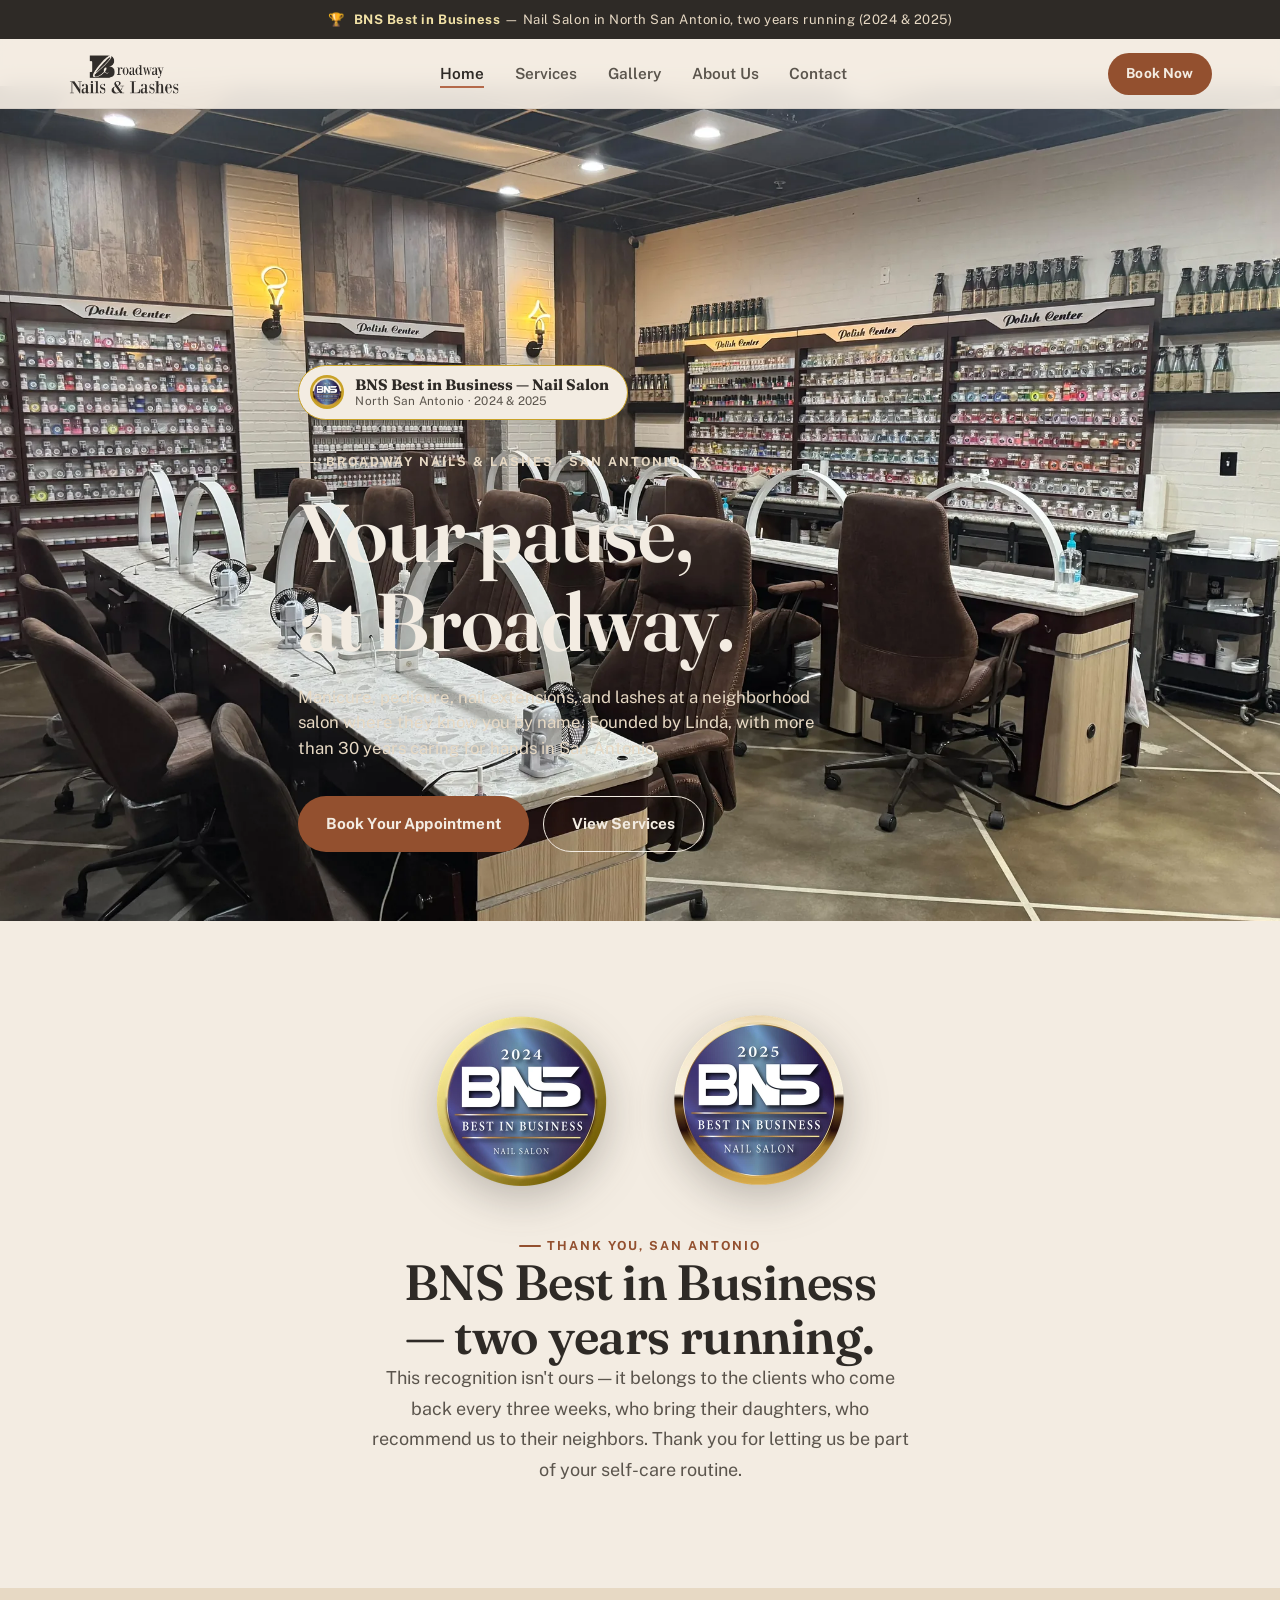
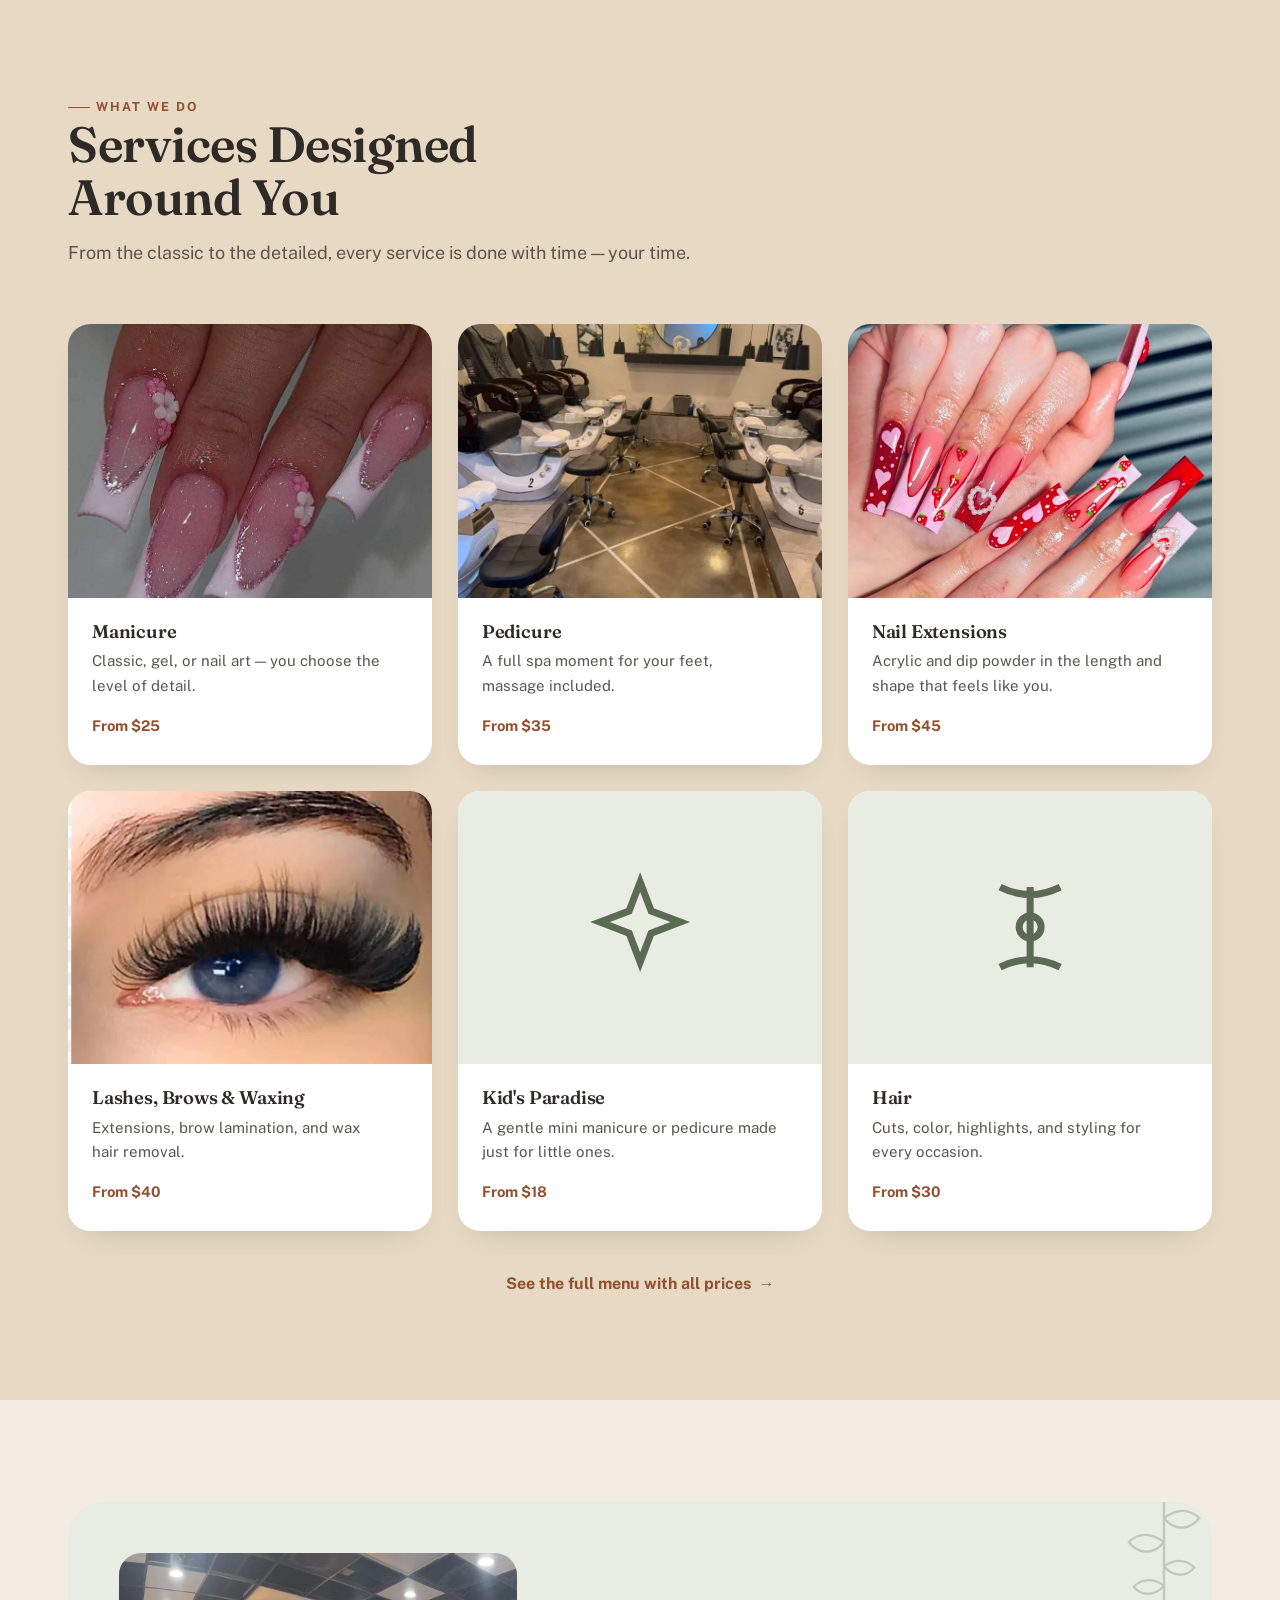
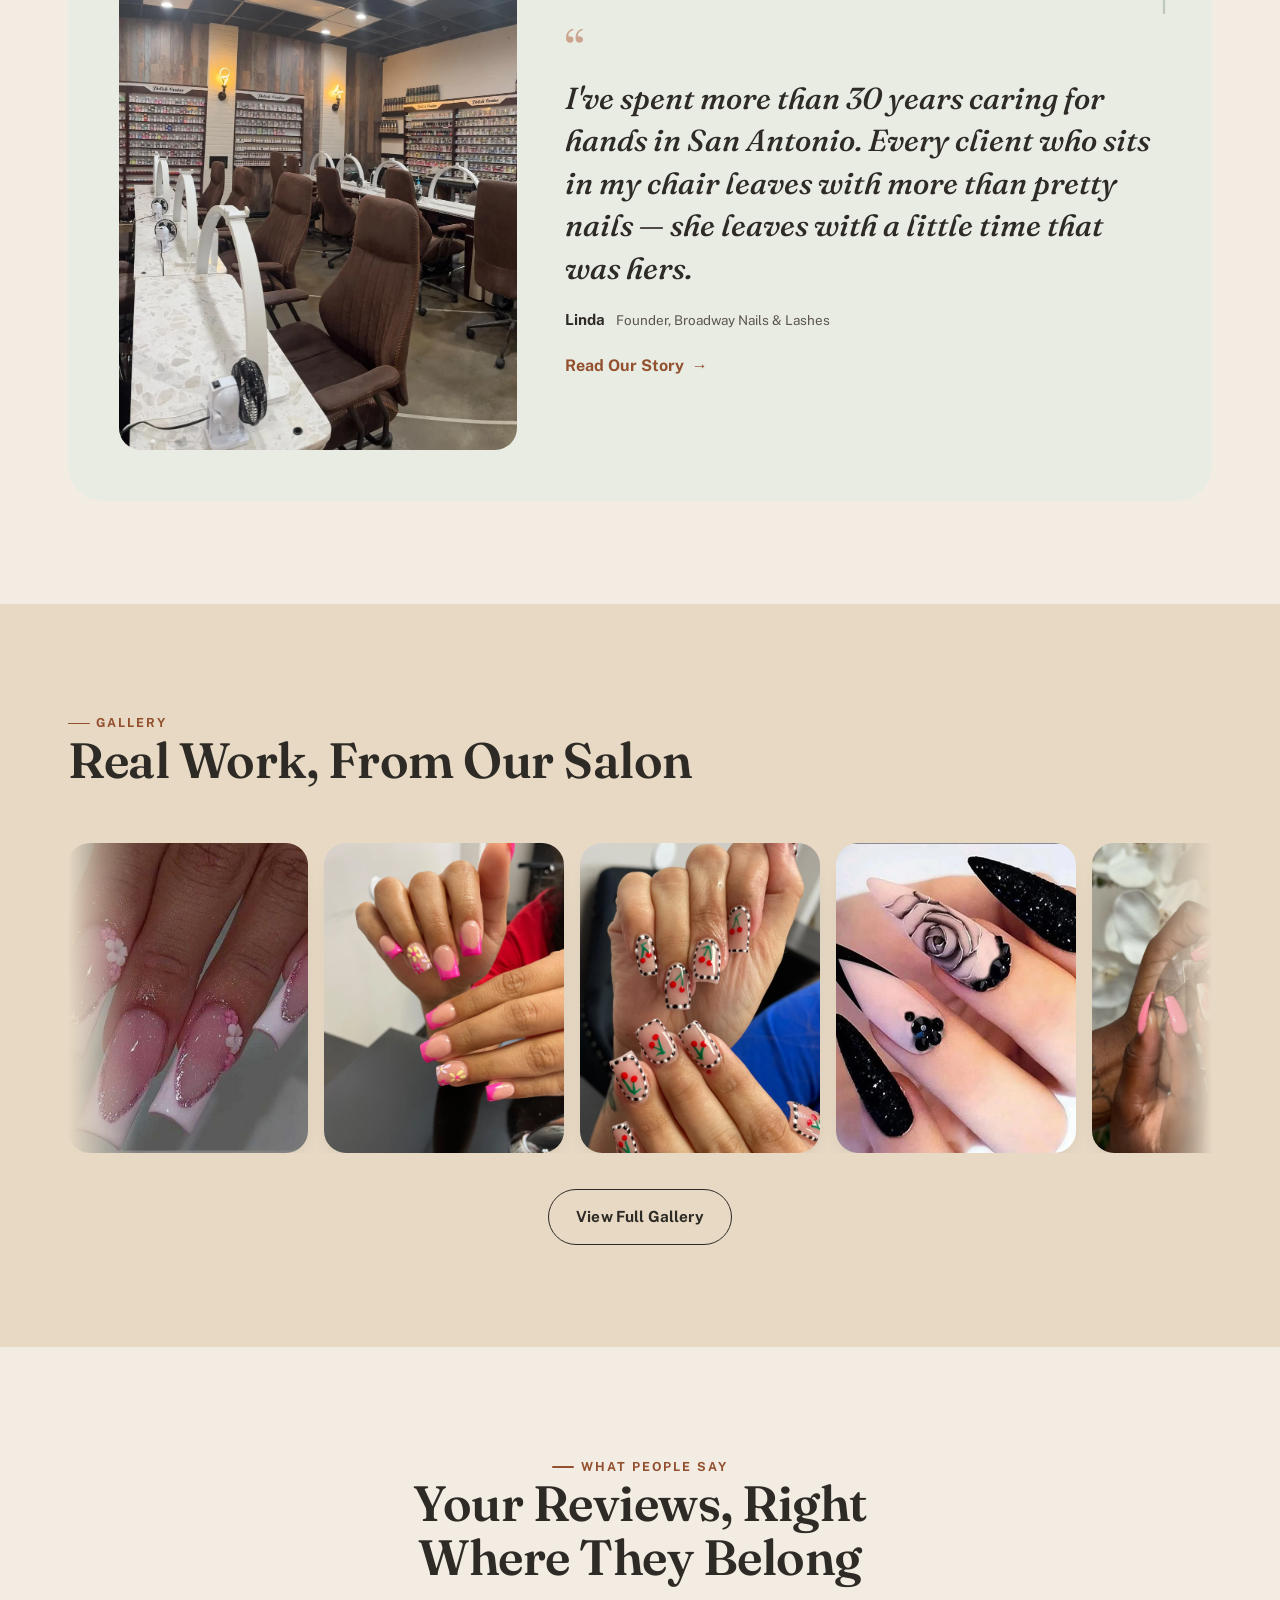
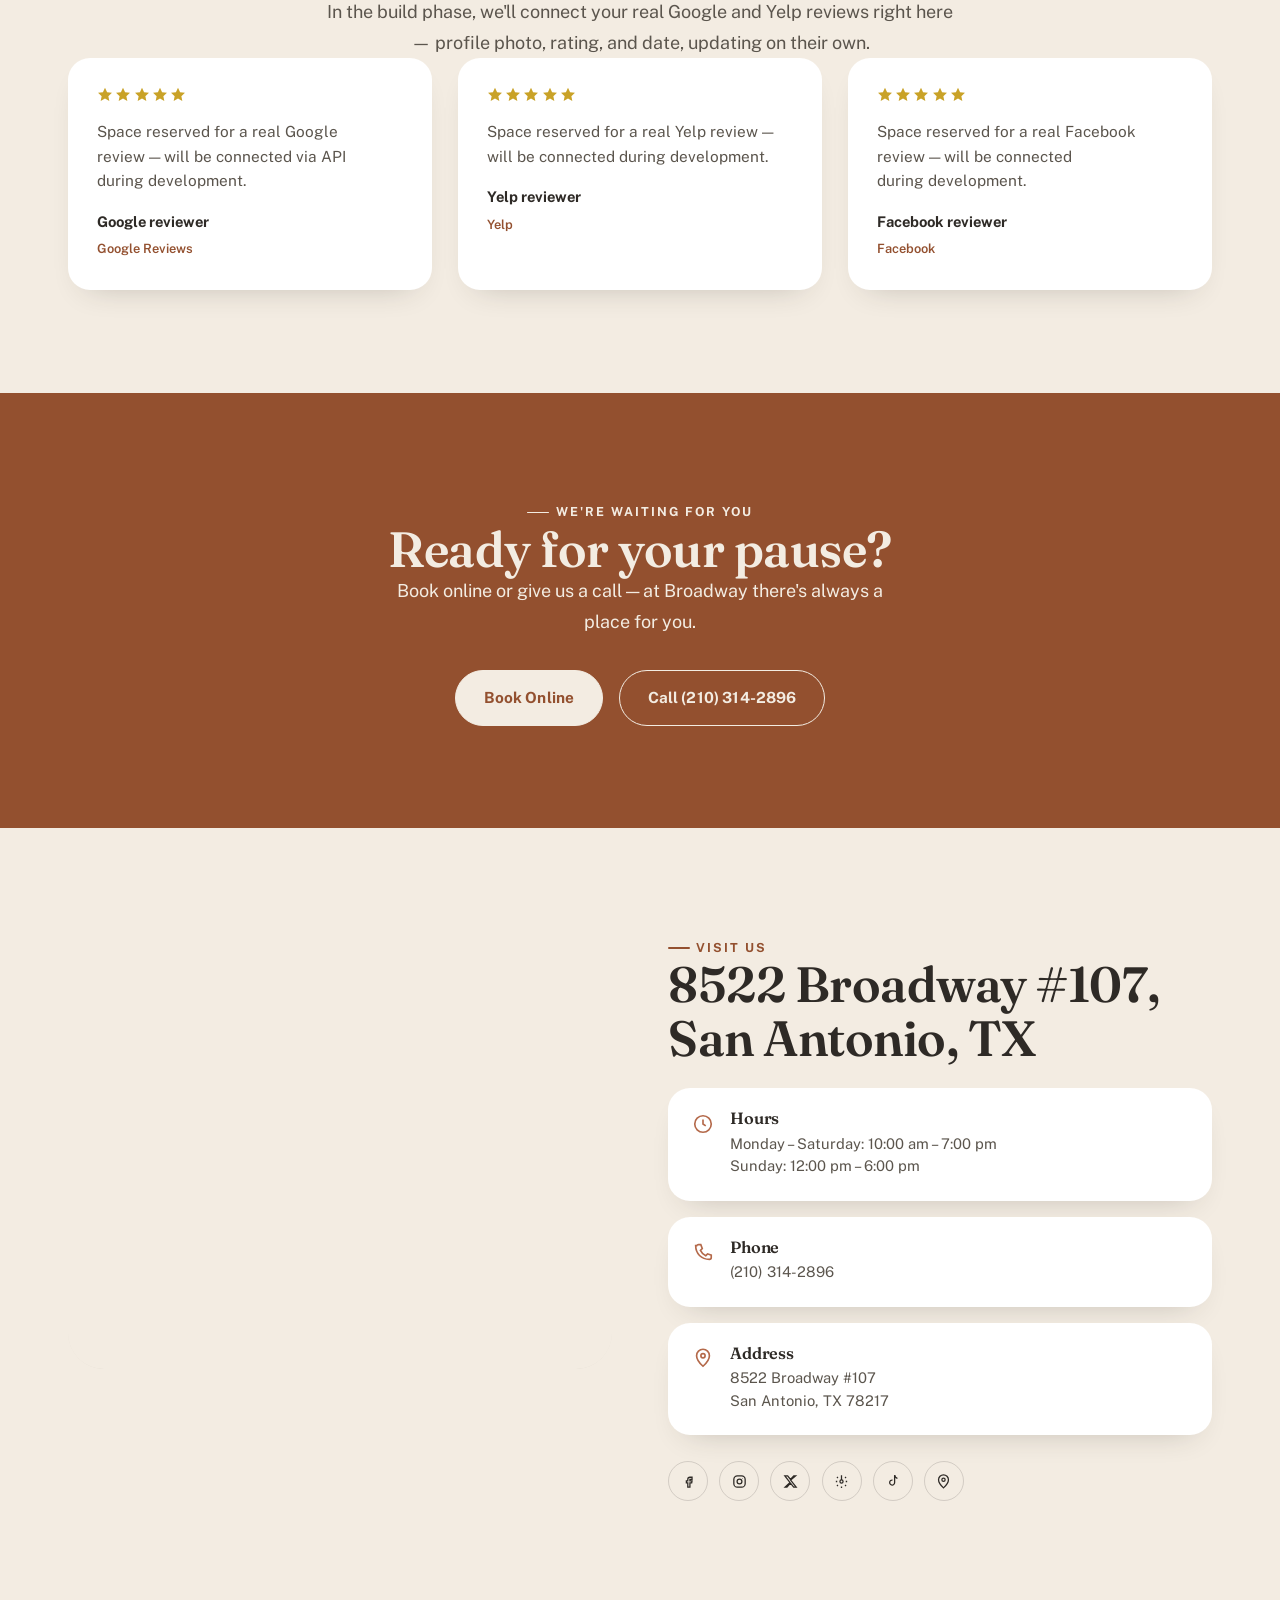
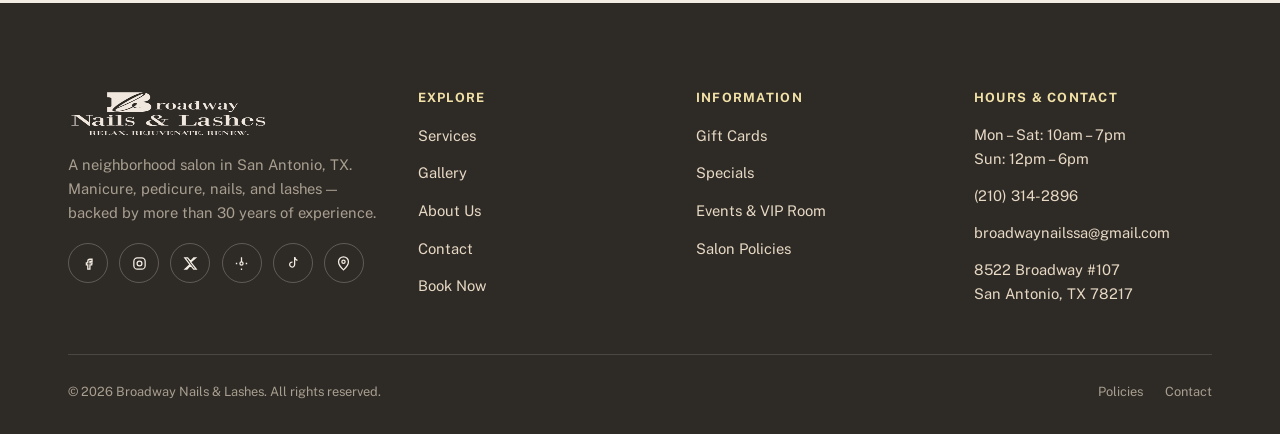
==== index.html @ 05202014 "Cambio de servicios y precios Cambio de servicios y precios" ====
<!doctype html>
<html lang="en">
<head>
<meta charset="UTF-8">
<meta name="viewport" content="width=device-width, initial-scale=1">
<title>Broadway Nails & Lashes — Nail Salon in San Antonio, TX</title>
<meta name="description" content="Manicure, pedicure, nail extensions, and lashes at a family-run neighborhood salon in San Antonio, TX. Founded by Linda, with more than 30 years of experience. BNS Best in Business 2024 & 2025.">
<link rel="icon" href="favicon.ico" sizes="any">
<link rel="apple-touch-icon" href="assets/img/apple-touch-icon.png">
<link rel="preconnect" href="https://fonts.googleapis.com">
<link rel="preconnect" href="https://fonts.gstatic.com" crossorigin>
<link rel="stylesheet" href="https://fonts.googleapis.com/css2?family=Fraunces:ital,wght@0,400;0,500;0,600;0,700;1,400;1,500;1,600&family=Public+Sans:wght@400;500;600;700&display=swap">
<link rel="preload" as="image" href="assets/img/hero-salon-wide.webp" fetchpriority="high">
<link rel="stylesheet" href="styles.css?v=20260828b">
<link rel="canonical" href="https://broadwaynailsandlashes.com/">
<meta name="keywords" content="nail salon San Antonio, manicure San Antonio TX, pedicure San Antonio, nail salon 78217, Broadway Nails and Lashes, best nail salon San Antonio, lash extensions San Antonio">
<meta name="robots" content="index, follow, max-image-preview:large">
<meta name="theme-color" content="#B4694A">
<meta name="author" content="Broadway Nails & Lashes">

<!-- Open Graph -->
<meta property="og:type" content="website">
<meta property="og:site_name" content="Broadway Nails &amp; Lashes">
<meta property="og:title" content="Broadway Nails & Lashes — Nail Salon in San Antonio, TX">
<meta property="og:description" content="Manicure, pedicure, nail extensions, and lashes at a family-run neighborhood salon in San Antonio, TX. Founded by Linda, with more than 30 years of experience. BNS Best in Business 2024 & 2025.">
<meta property="og:url" content="https://broadwaynailsandlashes.com/">
<meta property="og:image" content="https://broadwaynailsandlashes.com/assets/img/hero-salon-wide.webp">
<meta property="og:image:width" content="1200">
<meta property="og:image:alt" content="Broadway Nails &amp; Lashes — San Antonio, TX">
<meta property="og:locale" content="en_US">

<!-- Twitter Card -->
<meta name="twitter:card" content="summary_large_image">
<meta name="twitter:title" content="Broadway Nails & Lashes — Nail Salon in San Antonio, TX">
<meta name="twitter:description" content="Manicure, pedicure, nail extensions, and lashes at a family-run neighborhood salon in San Antonio, TX. Founded by Linda, with more than 30 years of experience. BNS Best in Business 2024 & 2025.">
<meta name="twitter:image" content="https://broadwaynailsandlashes.com/assets/img/hero-salon-wide.webp">
<meta name="twitter:site" content="@broadwaynailssa">

<!-- Google Search Console verification — replace with your real code from search.google.com/search-console -->
<!-- <meta name="google-site-verification" content="REPLACE_WITH_YOUR_GSC_CODE"> -->

<!-- Google Analytics (GA4) — replace G-XXXXXXXXXX with your real Measurement ID -->
<!--
<script async src="https://www.googletagmanager.com/gtag/js?id=G-XXXXXXXXXX"></script>
<script>
  window.dataLayer = window.dataLayer || [];
  function gtag(){dataLayer.push(arguments);}
  gtag('js', new Date());
  gtag('config', 'G-XXXXXXXXXX');
</script>
-->

<script type="application/ld+json">
{
  "@context": "https://schema.org",
  "@type": "NailSalon",
  "@id": "https://broadwaynailsandlashes.com/#business",
  "name": "Broadway Nails & Lashes",
  "alternateName": "Broadway Nails and Lashes",
  "description": "Family-run nail salon in San Antonio, TX offering manicure, pedicure, nail extensions, lash & brow services, waxing, and hair styling. Founded by Linda, with more than 30 years of experience. Winner of BNS Best in Business \u2014 Nail Salon, North San Antonio, 2024 & 2025.",
  "image": [
    "https://broadwaynailsandlashes.com/assets/img/hero-salon-wide.webp",
    "https://broadwaynailsandlashes.com/assets/img/interior-salon-warm.webp"
  ],
  "logo": "https://broadwaynailsandlashes.com/assets/img/logo-full.webp",
  "url": "https://broadwaynailsandlashes.com/",
  "telephone": "+1-210-314-2896",
  "email": "broadwaynailssa@gmail.com",
  "priceRange": "$$",
  "currenciesAccepted": "USD",
  "paymentAccepted": "Cash, Credit Card, Debit Card",
  "address": {
    "@type": "PostalAddress",
    "streetAddress": "8522 Broadway #107",
    "addressLocality": "San Antonio",
    "addressRegion": "TX",
    "postalCode": "78217",
    "addressCountry": "US"
  },
  "geo": {
    "@type": "GeoCoordinates",
    "latitude": 29.5178,
    "longitude": -98.4624
  },
  "hasMap": "https://www.google.com/maps/place/Broadway+Nails+%26+Lashes/@29.5178036,-98.4625501,15z/data=!4m6!3m5!1s0x865cf52f52014299:0xa1b88b4aef656ddc!8m2!3d29.5178036!4d-98.4625501!16s%2Fg%2F11f765j8qv?entry=ttu",
  "openingHoursSpecification": [
    {
      "@type": "OpeningHoursSpecification",
      "dayOfWeek": ["Monday", "Tuesday", "Wednesday", "Thursday", "Friday", "Saturday"],
      "opens": "10:00",
      "closes": "19:00"
    },
    {
      "@type": "OpeningHoursSpecification",
      "dayOfWeek": ["Sunday"],
      "opens": "12:00",
      "closes": "18:00"
    }
  ],
  "sameAs": [
    "https://www.facebook.com/BroadwayNailsAndLashes/",
    "https://www.instagram.com/broadwaynailsandlashes/",
    "https://x.com/broadwaynailssa",
    "https://www.yelp.com/biz/broadway-nails-and-lashes-san-antonio-2",
    "https://www.tiktok.com/@broadway.nailslash"
  ],
  "award": "BNS Best in Business \u2014 Nail Salon, North San Antonio, Texas (2024 & 2025)",
  "founder": {
    "@type": "Person",
    "name": "Linda"
  },
  "areaServed": {
    "@type": "City",
    "name": "San Antonio"
  },
  "hasOfferCatalog": {
    "@type": "OfferCatalog",
    "name": "Services",
    "itemListElement": [
      { "@type": "Offer", "itemOffered": { "@type": "Service", "name": "Manicure" }, "priceRange": "$18\u2013$70" },
      { "@type": "Offer", "itemOffered": { "@type": "Service", "name": "Pedicure" }, "priceRange": "$30\u2013$120" },
      { "@type": "Offer", "itemOffered": { "@type": "Service", "name": "Nail Extensions (Acrylic, Dip, GelX, Builder Gel)" }, "priceRange": "$48\u2013$85" },
      { "@type": "Offer", "itemOffered": { "@type": "Service", "name": "Eyelash Extensions" }, "priceRange": "$65\u2013$160" },
      { "@type": "Offer", "itemOffered": { "@type": "Service", "name": "Brows & Waxing" }, "priceRange": "$8\u2013$110" },
      { "@type": "Offer", "itemOffered": { "@type": "Service", "name": "Hair Styling" }, "priceRange": "$40+" }
    ]
  }
}
</script>
</head>
<body>
<a class="skip-link" href="#contenido">Skip to content</a>

<div class="award-strip">
  <div class="container">
    <span aria-hidden="true">🏆</span>
    <span><strong>BNS Best in Business</strong> — Nail Salon in North San Antonio, two years running (2024 &amp; 2025)</span>
  </div>
</div>

<header class="site-header">
  <div class="container header-inner">
    <a class="brand" href="index.html" aria-label="Broadway Nails & Lashes — home">
      <img src="assets/img/logo-header.webp" alt="Broadway Nails & Lashes" width="220" height="79">
    </a>
    <nav class="main-nav" aria-label="Main navigation">
      <ul>
        <li><a href="index.html" aria-current="page">Home</a></li>
        <li><a href="servicios.html">Services</a></li>
        <li><a href="galeria.html">Gallery</a></li>
        <li><a href="nosotros.html">About Us</a></li>
        <li><a href="contacto.html">Contact</a></li>
      </ul>
    </nav>
    <div class="header-cta">
      <a class="btn btn-primary btn-sm" href="https://www.fresha.com/a/broadway-nails-and-lashes-san-antonio-8522-broadway-qn6suuja/all-offer?menu=true&amp;pId=954452" target="_blank" rel="noopener">
        <span class="full">Book Now</span><span class="short">Book</span>
      </a>
      <button class="nav-toggle" aria-label="Open menu" aria-expanded="false">
        <svg viewBox="0 0 24 24" fill="none" stroke="currentColor" stroke-width="1.8"><path d="M3 6h18M3 12h18M3 18h18"/></svg>
      </button>
    </div>
  </div>
</header>

<div class="mobile-nav" id="mobile-nav">
  <nav aria-label="Mobile navigation">
    <ul>
      <li><a href="index.html">Home</a></li>
      <li><a href="servicios.html">Services</a></li>
      <li><a href="galeria.html">Gallery</a></li>
      <li><a href="nosotros.html">About Us</a></li>
      <li><a href="contacto.html">Contact</a></li>
    </ul>
    <div class="header-cta">
      <a class="btn btn-primary" href="https://www.fresha.com/a/broadway-nails-and-lashes-san-antonio-8522-broadway-qn6suuja/all-offer?menu=true&amp;pId=954452" target="_blank" rel="noopener">Book Now</a>
    </div>
  </nav>
</div>

<main id="contenido">

  <!-- HERO -->
  <section class="hero">
    <div class="hero__bg" data-hero-carousel>
      <img class="is-active" src="assets/img/hero-salon-wide.webp" alt="Interior of Broadway Nails &amp; Lashes, with manicure stations and a wall of nail polish" fetchpriority="high" loading="eager">
      <img src="assets/img/nail-station-hands.webp" alt="Manicure stations at Broadway Nails &amp; Lashes" loading="eager">
      <img src="assets/img/interior-salon-warm.webp" alt="Pedicure spa area at Broadway Nails &amp; Lashes" loading="lazy">
      <img src="assets/img/spa-station-panorama.webp" alt="Wide view of manicure stations at Broadway Nails &amp; Lashes" loading="lazy">
    </div>
    <div class="container hero__content">
      <div class="hero__badge">
        <div class="badge-award">
          <span class="badge-icon badge-icon--photo" aria-hidden="true">
            <img src="assets/img/badge-bns-2025.webp" alt="" loading="eager">
          </span>
          <span class="badge-award-text">
            <strong>BNS Best in Business — Nail Salon</strong>
            <span>North San Antonio · 2024 &amp; 2025</span>
          </span>
        </div>
      </div>
      <span class="eyebrow">Broadway Nails &amp; Lashes · San Antonio, TX</span>
      <h1 class="h1">Your pause, at Broadway.</h1>
      <p class="lede">Manicure, pedicure, nail extensions, and lashes at a neighborhood salon where they know you by name. Founded by Linda, with more than 30 years caring for hands in San Antonio.</p>
      <div class="hero__actions">
        <a class="btn btn-primary" href="https://www.fresha.com/a/broadway-nails-and-lashes-san-antonio-8522-broadway-qn6suuja/all-offer?menu=true&amp;pId=954452" target="_blank" rel="noopener">Book Your Appointment</a>
        <a class="btn btn-secondary btn-on-dark" href="servicios.html">View Services</a>
      </div>
    </div>
  </section>

  <!-- PREMIO -->
  <section class="section award-section">
    <div class="container section-head--center reveal">
      <div class="award-section__badge award-badges">
        <img src="assets/img/badge-bns-2024.webp" alt="2024 BNS Best in Business — Nail Salon, North San Antonio">
        <img src="assets/img/badge-bns-2025.webp" alt="2025 BNS Best in Business — Nail Salon, North San Antonio">
      </div>
      <span class="eyebrow" style="justify-content:center">Thank You, San Antonio</span>
      <h2 class="h2">BNS Best in Business — two years running.</h2>
      <p class="body-l">This recognition isn't ours — it belongs to the clients who come back every three weeks, who bring their daughters, who recommend us to their neighbors. Thank you for letting us be part of your self-care routine.</p>
    </div>
  </section>

  <!-- SERVICIOS DESTACADOS -->
  <section class="section section--alt">
    <div class="container">
      <div class="section-head reveal">
        <span class="eyebrow">What We Do</span>
        <h2 class="h2">Services Designed Around You</h2>
        <p class="body-l" style="margin-top:.8rem;">From the classic to the detailed, every service is done with time — your time.</p>
      </div>

      <div class="services-grid reveal-stagger">
        <article class="service-card">
          <div class="service-card__media">
            <img src="assets/img/nailart-pink-glitter-floral.webp" alt="Pink French manicure with glitter and 3D flowers" loading="lazy" decoding="async">
          </div>
          <div class="service-card__body">
            <h3 class="h3" style="font-size:1.15rem;">Manicure</h3>
            <p class="service-card__desc">Classic, gel, or nail art — you choose the level of detail.</p>
            <span class="service-card__price">From $25</span>
          </div>
        </article>

        <article class="service-card">
          <div class="service-card__media">
            <img src="assets/img/pedicure-area.webp" alt="Pedicure area with spa chairs at Broadway Nails &amp; Lashes" loading="lazy" decoding="async">
          </div>
          <div class="service-card__body">
            <h3 class="h3" style="font-size:1.15rem;">Pedicure</h3>
            <p class="service-card__desc">A full spa moment for your feet, massage included.</p>
            <span class="service-card__price">From $35</span>
          </div>
        </article>

        <article class="service-card">
          <div class="service-card__media">
            <img src="assets/img/nailart-red-heart-coffin.webp" alt="Long coffin acrylic nails with pink and red design" loading="lazy" decoding="async">
          </div>
          <div class="service-card__body">
            <h3 class="h3" style="font-size:1.15rem;">Nail Extensions</h3>
            <p class="service-card__desc">Acrylic and dip powder in the length and shape that feels like you.</p>
            <span class="service-card__price">From $45</span>
          </div>
        </article>

        <article class="service-card">
          <div class="service-card__media">
            <img src="assets/img/lash-closeup.webp" alt="Volume lash extensions, close-up" loading="lazy" decoding="async">
          </div>
          <div class="service-card__body">
            <h3 class="h3" style="font-size:1.15rem;">Lashes, Brows &amp; Waxing</h3>
            <p class="service-card__desc">Extensions, brow lamination, and wax hair removal.</p>
            <span class="service-card__price">From $40</span>
          </div>
        </article>

        <article class="service-card">
          <div class="service-card__media service-card__media--icon">
            <svg viewBox="0 0 24 24" fill="none" stroke="currentColor" stroke-width="1.4"><path d="M12 3l2.2 5.8L20 11l-5.8 2.2L12 19l-2.2-5.8L4 11l5.8-2.2L12 3z"/></svg>
          </div>
          <div class="service-card__body">
            <h3 class="h3" style="font-size:1.15rem;">Kid's Paradise</h3>
            <p class="service-card__desc">A gentle mini manicure or pedicure made just for little ones.</p>
            <span class="service-card__price">From $18</span>
          </div>
        </article>

        <article class="service-card">
          <div class="service-card__media service-card__media--icon">
            <svg viewBox="0 0 24 24" fill="none" stroke="currentColor" stroke-width="1.4"><path d="M6 4c4 2 8 2 12 0M6 20c4-2 8-2 12 0M12 4v16"/><circle cx="12" cy="12" r="2.2"/></svg>
          </div>
          <div class="service-card__body">
            <h3 class="h3" style="font-size:1.15rem;">Hair</h3>
            <p class="service-card__desc">Cuts, color, highlights, and styling for every occasion.</p>
            <span class="service-card__price">From $30</span>
          </div>
        </article>
      </div>

      <div style="margin-top:2.5rem; text-align:center;">
        <a class="btn-ghost" href="servicios.html">See the full menu with all prices</a>
      </div>
    </div>
  </section>

  <!-- HISTORIA DE LINDA (elemento firma) -->
  <section class="section">
    <div class="container">
      <div class="linda-quote reveal">
        <svg class="linda-quote__sprig" viewBox="0 0 100 100" fill="none" stroke="currentColor" stroke-width="1.4" aria-hidden="true">
          <path d="M50 90 C50 60 50 40 50 10"/>
          <path d="M50 30c8-6 16-6 22 0-6 8-16 8-22 0z"/>
          <path d="M50 45c-8-6-16-6-22 0 6 8 16 8 22 0z"/>
          <path d="M50 60c8-5 14-4 19 1-5 6-14 6-19-1z"/>
          <path d="M50 72c-8-5-14-4-19 1 5 6 14 6 19-1z"/>
        </svg>
        <div class="linda-quote__media">
          <img src="assets/img/nail-station-hands.webp" alt="Hands working at a manicure station at Broadway Nails &amp; Lashes" loading="lazy" decoding="async">
        </div>
        <div>
          <span class="linda-quote__mark" aria-hidden="true">&ldquo;</span>
          <p class="linda-quote__text">I've spent more than 30 years caring for hands in San Antonio. Every client who sits in my chair leaves with more than pretty nails — she leaves with a little time that was hers.</p>
          <div class="linda-quote__attr">
            <strong>Linda</strong>
            <span>Founder, Broadway Nails &amp; Lashes</span>
          </div>
          <div style="margin-top:1.3rem;">
            <a class="btn-ghost" href="nosotros.html">Read Our Story</a>
          </div>
        </div>
      </div>
    </div>
  </section>

  <!-- GALERÍA -->
  <section class="section section--alt">
    <div class="container">
      <div class="section-head reveal">
        <span class="eyebrow">Gallery</span>
        <h2 class="h2">Real Work, From Our Salon</h2>
      </div>
      <div class="marquee reveal">
        <div class="marquee__track">
          <a class="marquee__item" href="galeria.html"><img src="assets/img/nailart-pink-glitter-floral.webp" alt="Pink manicure with 3D flowers" loading="lazy"></a>
          <a class="marquee__item" href="galeria.html"><img src="assets/img/nailart-hotpink-daisy.webp" alt="Neon pink French tips with daisies" loading="lazy"></a>
          <a class="marquee__item" href="galeria.html"><img src="assets/img/nailart-cherry-dots.webp" alt="Cherry design with dots" loading="lazy"></a>
          <a class="marquee__item" href="galeria.html"><img src="assets/img/nailart-black-rose-stiletto.webp" alt="Black stiletto nails with hand-drawn rose" loading="lazy"></a>
          <a class="marquee__item" href="galeria.html"><img src="assets/img/nailart-white-orchid.webp" alt="White manicure with orchid" loading="lazy"></a>
          <a class="marquee__item" href="galeria.html"><img src="assets/img/pedicure-area-2.webp" alt="Spa pedicure area" loading="lazy"></a>
          <a class="marquee__item" href="galeria.html"><img src="assets/img/nailart-black-floral-almond.webp" alt="Almond nails with black floral design" loading="lazy"></a>
          <a class="marquee__item" href="galeria.html"><img src="assets/img/nailart-red-heart-coffin.webp" alt="Coffin nails with hearts and glitter" loading="lazy"></a>
          <!-- duplicado exacto para el loop continuo -->
          <a class="marquee__item" href="galeria.html" aria-hidden="true" tabindex="-1"><img src="assets/img/nailart-pink-glitter-floral.webp" alt="" loading="lazy"></a>
          <a class="marquee__item" href="galeria.html" aria-hidden="true" tabindex="-1"><img src="assets/img/nailart-hotpink-daisy.webp" alt="" loading="lazy"></a>
          <a class="marquee__item" href="galeria.html" aria-hidden="true" tabindex="-1"><img src="assets/img/nailart-cherry-dots.webp" alt="" loading="lazy"></a>
          <a class="marquee__item" href="galeria.html" aria-hidden="true" tabindex="-1"><img src="assets/img/nailart-black-rose-stiletto.webp" alt="" loading="lazy"></a>
          <a class="marquee__item" href="galeria.html" aria-hidden="true" tabindex="-1"><img src="assets/img/nailart-white-orchid.webp" alt="" loading="lazy"></a>
          <a class="marquee__item" href="galeria.html" aria-hidden="true" tabindex="-1"><img src="assets/img/pedicure-area-2.webp" alt="" loading="lazy"></a>
          <a class="marquee__item" href="galeria.html" aria-hidden="true" tabindex="-1"><img src="assets/img/nailart-black-floral-almond.webp" alt="" loading="lazy"></a>
          <a class="marquee__item" href="galeria.html" aria-hidden="true" tabindex="-1"><img src="assets/img/nailart-red-heart-coffin.webp" alt="" loading="lazy"></a>
        </div>
      </div>
      <div style="margin-top:2.2rem; text-align:center;">
        <a class="btn btn-secondary" href="galeria.html">View Full Gallery</a>
      </div>
    </div>
  </section>

  <!-- PRUEBA SOCIAL (placeholder consciente — sin inventar reseñas) -->
  <section class="section">
    <div class="container">
      <div class="section-head--center reveal">
        <span class="eyebrow" style="justify-content:center;">What People Say</span>
        <h2 class="h2">Your Reviews, Right Where They Belong</h2>
        <p class="body-l" style="margin-top:.8rem;">In the build phase, we'll connect your real Google and Yelp reviews right here — profile photo, rating, and date, updating on their own.</p>
      </div>
      <div class="services-grid reveal-stagger" style="grid-template-columns:repeat(auto-fit,minmax(240px,1fr));">
        <div class="review-card">
          <div class="review-card__stars" aria-hidden="true">
            <svg viewBox="0 0 20 20" fill="currentColor"><path d="M10 1l2.6 5.6 6.1.7-4.5 4.2 1.2 6-5.4-3-5.4 3 1.2-6L1.3 7.3l6.1-.7z"/></svg>
            <svg viewBox="0 0 20 20" fill="currentColor"><path d="M10 1l2.6 5.6 6.1.7-4.5 4.2 1.2 6-5.4-3-5.4 3 1.2-6L1.3 7.3l6.1-.7z"/></svg>
            <svg viewBox="0 0 20 20" fill="currentColor"><path d="M10 1l2.6 5.6 6.1.7-4.5 4.2 1.2 6-5.4-3-5.4 3 1.2-6L1.3 7.3l6.1-.7z"/></svg>
            <svg viewBox="0 0 20 20" fill="currentColor"><path d="M10 1l2.6 5.6 6.1.7-4.5 4.2 1.2 6-5.4-3-5.4 3 1.2-6L1.3 7.3l6.1-.7z"/></svg>
            <svg viewBox="0 0 20 20" fill="currentColor"><path d="M10 1l2.6 5.6 6.1.7-4.5 4.2 1.2 6-5.4-3-5.4 3 1.2-6L1.3 7.3l6.1-.7z"/></svg>
          </div>
          <p class="review-card__text">Space reserved for a real Google review — will be connected via API during development.</p>
          <div><span class="review-card__name">Google reviewer</span><br><span class="review-card__source">Google Reviews</span></div>
        </div>
        <div class="review-card">
          <div class="review-card__stars" aria-hidden="true">
            <svg viewBox="0 0 20 20" fill="currentColor"><path d="M10 1l2.6 5.6 6.1.7-4.5 4.2 1.2 6-5.4-3-5.4 3 1.2-6L1.3 7.3l6.1-.7z"/></svg>
            <svg viewBox="0 0 20 20" fill="currentColor"><path d="M10 1l2.6 5.6 6.1.7-4.5 4.2 1.2 6-5.4-3-5.4 3 1.2-6L1.3 7.3l6.1-.7z"/></svg>
            <svg viewBox="0 0 20 20" fill="currentColor"><path d="M10 1l2.6 5.6 6.1.7-4.5 4.2 1.2 6-5.4-3-5.4 3 1.2-6L1.3 7.3l6.1-.7z"/></svg>
            <svg viewBox="0 0 20 20" fill="currentColor"><path d="M10 1l2.6 5.6 6.1.7-4.5 4.2 1.2 6-5.4-3-5.4 3 1.2-6L1.3 7.3l6.1-.7z"/></svg>
            <svg viewBox="0 0 20 20" fill="currentColor"><path d="M10 1l2.6 5.6 6.1.7-4.5 4.2 1.2 6-5.4-3-5.4 3 1.2-6L1.3 7.3l6.1-.7z"/></svg>
          </div>
          <p class="review-card__text">Space reserved for a real Yelp review — will be connected during development.</p>
          <div><span class="review-card__name">Yelp reviewer</span><br><span class="review-card__source">Yelp</span></div>
        </div>
        <div class="review-card">
          <div class="review-card__stars" aria-hidden="true">
            <svg viewBox="0 0 20 20" fill="currentColor"><path d="M10 1l2.6 5.6 6.1.7-4.5 4.2 1.2 6-5.4-3-5.4 3 1.2-6L1.3 7.3l6.1-.7z"/></svg>
            <svg viewBox="0 0 20 20" fill="currentColor"><path d="M10 1l2.6 5.6 6.1.7-4.5 4.2 1.2 6-5.4-3-5.4 3 1.2-6L1.3 7.3l6.1-.7z"/></svg>
            <svg viewBox="0 0 20 20" fill="currentColor"><path d="M10 1l2.6 5.6 6.1.7-4.5 4.2 1.2 6-5.4-3-5.4 3 1.2-6L1.3 7.3l6.1-.7z"/></svg>
            <svg viewBox="0 0 20 20" fill="currentColor"><path d="M10 1l2.6 5.6 6.1.7-4.5 4.2 1.2 6-5.4-3-5.4 3 1.2-6L1.3 7.3l6.1-.7z"/></svg>
            <svg viewBox="0 0 20 20" fill="currentColor"><path d="M10 1l2.6 5.6 6.1.7-4.5 4.2 1.2 6-5.4-3-5.4 3 1.2-6L1.3 7.3l6.1-.7z"/></svg>
          </div>
          <p class="review-card__text">Space reserved for a real Facebook review — will be connected during development.</p>
          <div><span class="review-card__name">Facebook reviewer</span><br><span class="review-card__source">Facebook</span></div>
        </div>
      </div>
    </div>
  </section>

  <!-- CTA FINAL -->
  <section class="section section--terracota cta-final">
    <div class="container reveal">
      <span class="eyebrow" style="justify-content:center; color:var(--crema);">We're Waiting for You</span>
      <h2 class="h2">Ready for your pause?</h2>
      <p class="body-l" style="color:var(--crema); max-width:46ch; margin-inline:auto;">Book online or give us a call — at Broadway there's always a place for you.</p>
      <div class="cta-final__actions">
        <a class="btn btn-on-dark btn-secondary" href="https://www.fresha.com/a/broadway-nails-and-lashes-san-antonio-8522-broadway-qn6suuja/all-offer?menu=true&amp;pId=954452" target="_blank" rel="noopener" style="background:var(--crema); color:var(--terracota-dark); border-color:var(--crema);">Book Online</a>
        <a class="btn btn-secondary btn-on-dark" href="tel:+12103142896">Call (210) 314-2896</a>
      </div>
    </div>
  </section>

  <!-- MAPA + INFO -->
  <section class="section">
    <div class="container">
      <div class="split-block reveal">
        <div class="split-block__media">
          <div class="map-embed">
            <iframe src="https://www.google.com/maps?q=8522+Broadway+%23107,+San+Antonio,+TX+78217&output=embed" title="Map showing the location of Broadway Nails &amp; Lashes" loading="lazy" referrerpolicy="no-referrer-when-downgrade"></iframe>
          </div>
        </div>
        <div>
          <span class="eyebrow">Visit Us</span>
          <h2 class="h2" style="margin-bottom:1.4rem;">8522 Broadway #107, San Antonio, TX</h2>
          <div style="display:flex; flex-direction:column; gap:1rem;">
            <div class="info-card">
              <svg viewBox="0 0 24 24" fill="none" stroke="currentColor" stroke-width="1.8"><circle cx="12" cy="12" r="9"/><path d="M12 7v5l3 2"/></svg>
              <div>
                <h3>Hours</h3>
                <p>Monday – Saturday: 10:00 am – 7:00 pm<br>Sunday: 12:00 pm – 6:00 pm</p>
              </div>
            </div>
            <div class="info-card">
              <svg viewBox="0 0 24 24" fill="none" stroke="currentColor" stroke-width="1.8"><path d="M4 5c0 8.8 6.2 15 15 15 1.1 0 2-.9 2-2v-2.6l-4-1.4-2 2c-2.6-1.2-4.6-3.2-5.8-5.8l2-2L9.6 4H7C5.9 4 5 4.9 5 5c0 0-1 0-1 0z"/></svg>
              <div>
                <h3>Phone</h3>
                <p><a href="tel:+12103142896">(210) 314-2896</a></p>
              </div>
            </div>
            <div class="info-card">
              <svg viewBox="0 0 24 24" fill="none" stroke="currentColor" stroke-width="1.8"><path d="M12 21s7-6.3 7-11.5A7 7 0 105 9.5C5 14.7 12 21 12 21z"/><circle cx="12" cy="9.5" r="2.3"/></svg>
              <div>
                <h3>Address</h3>
                <p>8522 Broadway #107<br>San Antonio, TX 78217</p>
              </div>
            </div>
          </div>
          <div class="social-row" style="margin-top:1.6rem;">
            <a href="https://www.facebook.com/BroadwayNailsAndLashes/" target="_blank" rel="noopener" aria-label="Facebook"><svg viewBox="0 0 24 24" fill="none" stroke="currentColor" stroke-width="1.8"><path d="M14 9h3V6h-3c-1.7 0-3 1.3-3 3v2H9v3h2v6h3v-6h2.5l.5-3H14V9z"/></svg></a>
            <a href="https://www.instagram.com/broadwaynailsandlashes/" target="_blank" rel="noopener" aria-label="Instagram"><svg viewBox="0 0 24 24" fill="none" stroke="currentColor" stroke-width="1.8"><rect x="4" y="4" width="16" height="16" rx="5"/><circle cx="12" cy="12" r="3.4"/><circle cx="16.4" cy="7.6" r="0.6" fill="currentColor" stroke="none"/></svg></a>
            <a href="https://x.com/broadwaynailssa" target="_blank" rel="noopener" aria-label="Twitter / X"><svg viewBox="0 0 24 24" fill="none" stroke="currentColor" stroke-width="1.8"><path d="M4 4l7.4 9.5L4.4 20H7l5-5.6L16.5 20H20l-7.8-10L19.2 4H16.6l-4.6 5.1L8 4H4z"/></svg></a>
            <a href="https://www.yelp.com/biz/broadway-nails-and-lashes-san-antonio-2" target="_blank" rel="noopener" aria-label="Yelp"><svg viewBox="0 0 24 24" fill="none" stroke="currentColor" stroke-width="1.8"><path d="M12 3v7M12 21v-2M6 12H4M20 12h-2M7 7l-1.4-1.4M18.4 18.4L17 17M17 7l1.4-1.4M5.6 18.4L7 17"/><circle cx="12" cy="12" r="2.2"/></svg></a>
            <a href="https://www.tiktok.com/@broadway.nailslash" target="_blank" rel="noopener" aria-label="TikTok"><svg viewBox="0 0 24 24" fill="none" stroke="currentColor" stroke-width="1.8"><path d="M15 3v10.5a3.5 3.5 0 11-3-3.46"/><path d="M15 3c.3 2.4 2 4.2 4 4.5"/></svg></a>
            <a href="https://www.google.com/maps/place/Broadway+Nails+%26+Lashes/@29.5178036,-98.4625501,15z/data=!4m6!3m5!1s0x865cf52f52014299:0xa1b88b4aef656ddc!8m2!3d29.5178036!4d-98.4625501!16s%2Fg%2F11f765j8qv?entry=ttu" target="_blank" rel="noopener" aria-label="Google Maps"><svg viewBox="0 0 24 24" fill="none" stroke="currentColor" stroke-width="1.8"><path d="M12 21s7-6.3 7-11.5A7 7 0 105 9.5C5 14.7 12 21 12 21z"/><circle cx="12" cy="9.5" r="2.3"/></svg></a>
          </div>
        </div>
      </div>
    </div>
  </section>

</main>

<footer class="site-footer">
  <div class="container">
    <div class="footer-top">
      <div class="footer-brand">
        <img src="assets/img/logo-full-cream.webp" alt="Broadway Nails & Lashes" width="200" height="93">
        <p>A neighborhood salon in San Antonio, TX. Manicure, pedicure, nails, and lashes — backed by more than 30 years of experience.</p>
        <div class="social-row social-row--dark" style="margin-top:1.2rem;">
          <a href="https://www.facebook.com/BroadwayNailsAndLashes/" target="_blank" rel="noopener" aria-label="Facebook"><svg viewBox="0 0 24 24" fill="none" stroke="currentColor" stroke-width="1.8"><path d="M14 9h3V6h-3c-1.7 0-3 1.3-3 3v2H9v3h2v6h3v-6h2.5l.5-3H14V9z"/></svg></a>
          <a href="https://www.instagram.com/broadwaynailsandlashes/" target="_blank" rel="noopener" aria-label="Instagram"><svg viewBox="0 0 24 24" fill="none" stroke="currentColor" stroke-width="1.8"><rect x="4" y="4" width="16" height="16" rx="5"/><circle cx="12" cy="12" r="3.4"/></svg></a>
          <a href="https://x.com/broadwaynailssa" target="_blank" rel="noopener" aria-label="Twitter / X"><svg viewBox="0 0 24 24" fill="none" stroke="currentColor" stroke-width="1.8"><path d="M4 4l7.4 9.5L4.4 20H7l5-5.6L16.5 20H20l-7.8-10L19.2 4H16.6l-4.6 5.1L8 4H4z"/></svg></a>
          <a href="https://www.yelp.com/biz/broadway-nails-and-lashes-san-antonio-2" target="_blank" rel="noopener" aria-label="Yelp"><svg viewBox="0 0 24 24" fill="none" stroke="currentColor" stroke-width="1.8"><circle cx="12" cy="12" r="2.2"/><path d="M12 3v7M12 21v-2M6 12H4M20 12h-2"/></svg></a>
          <a href="https://www.tiktok.com/@broadway.nailslash" target="_blank" rel="noopener" aria-label="TikTok"><svg viewBox="0 0 24 24" fill="none" stroke="currentColor" stroke-width="1.8"><path d="M15 3v10.5a3.5 3.5 0 11-3-3.46"/><path d="M15 3c.3 2.4 2 4.2 4 4.5"/></svg></a>
          <a href="https://www.google.com/maps/place/Broadway+Nails+%26+Lashes/@29.5178036,-98.4625501,15z/data=!4m6!3m5!1s0x865cf52f52014299:0xa1b88b4aef656ddc!8m2!3d29.5178036!4d-98.4625501!16s%2Fg%2F11f765j8qv?entry=ttu" target="_blank" rel="noopener" aria-label="Google Maps"><svg viewBox="0 0 24 24" fill="none" stroke="currentColor" stroke-width="1.8"><path d="M12 21s7-6.3 7-11.5A7 7 0 105 9.5C5 14.7 12 21 12 21z"/><circle cx="12" cy="9.5" r="2.3"/></svg></a>
        </div>
      </div>
      <div class="footer-col">
        <h4>Explore</h4>
        <ul>
          <li><a href="servicios.html">Services</a></li>
          <li><a href="galeria.html">Gallery</a></li>
          <li><a href="nosotros.html">About Us</a></li>
          <li><a href="contacto.html">Contact</a></li>
          <li><a href="https://www.fresha.com/a/broadway-nails-and-lashes-san-antonio-8522-broadway-qn6suuja/all-offer?menu=true&amp;pId=954452" target="_blank" rel="noopener">Book Now</a></li>
        </ul>
      </div>
      <div class="footer-col">
        <h4>Information</h4>
        <ul>
          <li><a href="gift-card.html">Gift Cards</a></li>
          <li><a href="specials.html">Specials</a></li>
          <li><a href="events.html">Events &amp; VIP Room</a></li>
          <li><a href="policies.html">Salon Policies</a></li>
        </ul>
      </div>
      <div class="footer-col">
        <h4>Hours &amp; Contact</h4>
        <ul>
          <li><p>Mon – Sat: 10am – 7pm<br>Sun: 12pm – 6pm</p></li>
          <li><a href="tel:+12103142896">(210) 314-2896</a></li>
          <li><a href="mailto:broadwaynailssa@gmail.com">broadwaynailssa@gmail.com</a></li>
          <li><p>8522 Broadway #107<br>San Antonio, TX 78217</p></li>
        </ul>
      </div>
    </div>
    <div class="footer-bottom">
      <p>© 2026 Broadway Nails &amp; Lashes. All rights reserved.</p>
      <div class="footer-bottom-links">
        <a href="policies.html">Policies</a>
        <a href="contacto.html">Contact</a>
      </div>
    </div>
  </div>
</footer>

<script defer src="lib/manifest.js"></script>
<script defer src="main.js?v=20260828b"></script>
</body>
</html>
---- styles.css ----
/* =============================================================
   BROADWAY NAILS & LASHES — Sistema de diseño
   Concepto: "tu pausa, en Broadway" — barrio, cálido, familiar.
   Paleta: Terracota / Crema / Salvia / Carbón / Oro (exclusivo premio)
   ============================================================= */

/* =============================================================
   1. Tokens
   ============================================================= */
:root {
  /* --- Color de marca (del brief, no negociable) --- */
  --terracota:       #B4694A;
  --terracota-dark:  #93502F;
  --terracota-deep:  #7C4225; /* fondos sólidos con texto crema — cumple WCAG AA 4.5:1 */
  --terracota-light: #E3B49F;
  --terracota-wash:  #F5E4DA;

  --crema:      #F3ECE2;
  --crema-dark: #E7D9C4;
  --crema-deep: #DCCBAF;

  --salvia:       #7A8B6F;
  --salvia-dark:  #5B6A52;
  --salvia-light: #CBD5C0;
  --salvia-wash:  #E8ECE2;

  --carbon:      #2E2A26;
  --carbon-soft: #5B554D;
  --carbon-faint:#A89F90; /* ajustado para 4.5:1 sobre --carbon (WCAG AA) */

  --oro:       #C9A227;  /* EXCLUSIVO: badge premio 2024/2025 */
  --oro-light: #F1E1A6;
  --oro-deep:  #8C6E16;

  --white: #FFFFFF;

  /* --- Semántica --- */
  --bg:          var(--crema);
  --bg-alt:      var(--crema-dark);
  --text:        var(--carbon);
  --text-soft:   var(--carbon-soft);
  --accent:      var(--terracota);
  --accent-2:    var(--salvia);

  /* --- Tipografía --- */
  --display: "Fraunces", "Iowan Old Style", Georgia, serif;
  --sans: "Public Sans", -apple-system, BlinkMacSystemFont, "Segoe UI", sans-serif;

  /* --- Forma --- */
  --radius-s: 12px;
  --radius-m: 22px;
  --radius-l: 36px;
  --radius-pill: 999px;

  /* --- Sombra --- */
  --shadow-soft: 0 24px 60px -34px rgba(46, 42, 38, .38);
  --shadow-card: 0 14px 32px -20px rgba(46, 42, 38, .30);
  --shadow-lift: 0 30px 70px -28px rgba(147, 80, 47, .35);

  /* --- Ritmo --- */
  --gutter: clamp(1.25rem, 4vw, 3rem);
  --section-pad: clamp(3.5rem, 8vw, 7.5rem);
  --container: 1240px;
  --container-narrow: 800px;

  /* --- Movimiento --- */
  --ease-out:  cubic-bezier(0.16, 1, 0.3, 1);
  --ease-soft: cubic-bezier(0.25, 0.46, 0.45, 0.94);
  --dur: .5s;
}

/* =============================================================
   2. Reset & base
   ============================================================= */
*, *::before, *::after { box-sizing: border-box; margin: 0; }
html {
  -webkit-text-size-adjust: 100%;
  tab-size: 2;
  overflow-x: clip;
  scroll-behavior: smooth;
  scroll-padding-top: 96px;
}
@media (prefers-reduced-motion: reduce) { html { scroll-behavior: auto; } }

body {
  background: var(--bg);
  color: var(--text);
  font-family: var(--sans);
  font-size: 16px;
  line-height: 1.65;
  -webkit-font-smoothing: antialiased;
  text-rendering: optimizeLegibility;
  overflow-x: clip;
  overscroll-behavior-y: none;
}

img, svg, video { display: block; max-width: 100%; }
img { height: auto; }
button { font: inherit; color: inherit; cursor: pointer; border: 0; background: none; }
a { color: inherit; text-decoration: none; }
ul, ol { list-style: none; padding: 0; }
p { text-wrap: pretty; }
h1, h2, h3, h4 { text-wrap: balance; line-height: 1.08; font-family: var(--display); font-weight: 600; color: var(--carbon); letter-spacing: -0.01em; }
input, textarea, select { font: inherit; color: inherit; }

::selection { background: var(--terracota-light); color: var(--carbon); }

:focus-visible {
  outline: 2px solid var(--terracota);
  outline-offset: 3px;
  border-radius: 4px;
}

/* =============================================================
   3. Utilidades
   ============================================================= */
.skip-link {
  position: fixed; top: -100px; left: 1rem;
  padding: .7rem 1.2rem; background: var(--carbon); color: var(--crema);
  z-index: 9999; border-radius: var(--radius-s); font-weight: 600;
  transition: top .3s var(--ease-out);
}
.skip-link:focus { top: 1rem; }

.container { width: 100%; max-width: var(--container); margin-inline: auto; padding-inline: var(--gutter); }
.container-narrow { width: 100%; max-width: var(--container-narrow); margin-inline: auto; padding-inline: var(--gutter); }

.sr-only {
  position: absolute; width: 1px; height: 1px; padding: 0; margin: -1px;
  overflow: hidden; clip: rect(0,0,0,0); white-space: nowrap; border: 0;
}

.eyebrow {
  display: inline-flex; align-items: center; gap: .5em;
  font-family: var(--sans); font-weight: 700; font-size: .78rem;
  letter-spacing: .16em; text-transform: uppercase; color: var(--terracota-dark);
}
.eyebrow::before {
  content: ""; width: 22px; height: 1.5px; background: currentColor; border-radius: 2px;
}

.section { padding-block: var(--section-pad); position: relative; }
.section--alt { background: var(--crema-dark); }
.section--carbon { background: var(--carbon); color: var(--crema); }
.section--carbon h1, .section--carbon h2, .section--carbon h3 { color: var(--crema); }
.section--terracota { background: var(--terracota-dark); color: var(--crema); }
.section--terracota h1, .section--terracota h2, .section--terracota h3 { color: var(--crema); }

.section-head { max-width: 640px; margin-bottom: clamp(2rem, 5vw, 3.5rem); }
.section-head--center { max-width: 640px; margin-inline: auto; text-align: center; }

/* =============================================================
   4. Tipografía
   ============================================================= */
.h1 { font-size: clamp(2.6rem, 5.4vw, 4.6rem); }
.h2 { font-size: clamp(2rem, 4vw, 3.1rem); }
.h3 { font-size: clamp(1.4rem, 2.4vw, 1.9rem); }
.lede {
  font-family: var(--display); font-weight: 400; font-style: italic;
  font-size: clamp(1.15rem, 2vw, 1.5rem); color: var(--text-soft); line-height: 1.5;
}
.body-l { font-size: 1.125rem; line-height: 1.7; color: var(--text-soft); }

/* =============================================================
   5. Componentes
   ============================================================= */

/* --- Botones --- */
.btn {
  display: inline-flex; align-items: center; justify-content: center; gap: .55em;
  padding: .95em 1.8em; border-radius: var(--radius-pill);
  font-weight: 700; font-size: .96rem; letter-spacing: .01em;
  transition: transform .35s var(--ease-out), box-shadow .35s var(--ease-out), background-color .35s var(--ease-out), color .35s var(--ease-out);
  white-space: nowrap;
}
.btn-primary {
  background: var(--terracota-dark); color: var(--crema);
  box-shadow: var(--shadow-lift);
}
.btn-primary:hover { background: var(--terracota-deep); transform: translateY(-2px); }
.btn-secondary {
  background: transparent; color: var(--carbon);
  border: 1.5px solid var(--carbon);
}
.btn-secondary:hover { background: var(--carbon); color: var(--crema); transform: translateY(-2px); }
.btn-on-dark { border-color: var(--crema); color: var(--crema); }
.btn-on-dark:hover { background: var(--crema); color: var(--carbon); }
.btn-ghost { color: var(--terracota-dark); font-weight: 700; }
.btn-ghost::after { content: "→"; margin-left: .5em; display: inline-block; transition: transform .35s var(--ease-out); }
.btn-ghost:hover::after { transform: translateX(4px); }
.btn-sm { padding: .7em 1.3em; font-size: .86rem; }

/* --- Header / Nav --- */
.site-header {
  position: sticky; top: 0; z-index: 100;
  background: rgba(243, 236, 226, .92);
  backdrop-filter: blur(10px) saturate(140%);
  -webkit-backdrop-filter: blur(10px) saturate(140%);
  border-bottom: 1px solid rgba(46,42,38,.08);
  transition: box-shadow .4s var(--ease-out);
}
.site-header.is-scrolled { box-shadow: 0 10px 30px -22px rgba(46,42,38,.4); }
.header-inner {
  display: flex; align-items: center; justify-content: space-between;
  gap: 1.5rem; padding-block: .85rem;
}
.brand { display: flex; align-items: center; }
.brand img { height: 40px; width: auto; }
.brand-tagline { display: none; }

.main-nav { display: none; }
.main-nav ul { display: flex; align-items: center; gap: clamp(1.2rem, 2.4vw, 2.2rem); }
.main-nav a {
  font-weight: 600; font-size: .96rem; color: var(--carbon-soft);
  position: relative; padding-block: .3rem;
  transition: color .3s var(--ease-out);
}
.main-nav a::after {
  content: ""; position: absolute; left: 0; right: 0; bottom: -2px; height: 2px;
  background: var(--terracota); transform: scaleX(0); transform-origin: right;
  transition: transform .35s var(--ease-out);
}
.main-nav a:hover, .main-nav a[aria-current="page"] { color: var(--carbon); }
.main-nav a:hover::after, .main-nav a[aria-current="page"]::after { transform: scaleX(1); transform-origin: left; }

.header-cta { display: flex; align-items: center; gap: .6rem; }
.header-cta .btn { padding-inline: 1.35em; }
.header-cta .btn span.full { display: none; }

.nav-toggle {
  display: inline-flex; align-items: center; justify-content: center;
  width: 42px; height: 42px; border-radius: var(--radius-pill);
  border: 1.5px solid rgba(46,42,38,.18);
}
.nav-toggle svg { width: 20px; height: 20px; }

.mobile-nav {
  display: none; position: fixed; inset: 0; z-index: 99;
  background: var(--crema); padding: 6.5rem 1.5rem 2rem;
  overflow-y: auto;
}
.mobile-nav.is-open { display: block; }
.mobile-nav ul { display: flex; flex-direction: column; gap: 0; }
.mobile-nav a {
  display: block; padding: 1.1rem 0; font-family: var(--display); font-size: 1.6rem;
  font-weight: 600; border-bottom: 1px solid rgba(46,42,38,.1);
}
.mobile-nav .header-cta { margin-top: 2rem; }
.mobile-nav .header-cta .btn { width: 100%; }

/* --- Badge de premio (Oro exclusivo) --- */
.award-strip {
  background: var(--carbon); color: var(--crema-dark);
  font-size: .82rem; letter-spacing: .04em;
}
.award-strip .container { display: flex; align-items: center; justify-content: center; gap: .6rem; padding-block: .55rem; text-align: center; }
.award-strip strong { color: var(--oro-light); font-weight: 700; }

.badge-award {
  display: inline-flex; align-items: center; gap: .7rem;
  padding: .6rem 1.1rem .6rem .7rem;
  background: var(--crema);
  border: 1.5px solid var(--oro);
  border-radius: var(--radius-pill);
  box-shadow: var(--shadow-card);
}
.badge-award .badge-icon {
  display: inline-flex; align-items: center; justify-content: center;
  width: 34px; height: 34px; border-radius: 50%;
  background: var(--oro); color: var(--carbon); flex-shrink: 0;
}
.badge-award .badge-icon svg { width: 18px; height: 18px; }
.badge-award-text { display: flex; flex-direction: column; line-height: 1.2; }
.badge-award-text strong { font-family: var(--display); font-size: .95rem; font-weight: 700; color: var(--carbon); }
.badge-award-text span { font-size: .74rem; color: var(--text-soft); letter-spacing: .02em; }

.badge-award--lg { padding: 1rem 1.6rem 1rem 1rem; gap: 1rem; }
.badge-award--lg .badge-icon { width: 56px; height: 56px; }
.badge-award--lg .badge-icon svg { width: 28px; height: 28px; }
.badge-award--lg .badge-award-text strong { font-size: 1.2rem; }
.badge-award--lg .badge-award-text span { font-size: .84rem; }

/* --- Insignias reales (BNS Best in Business) --- */
.badge-icon--photo { background: none; }
.badge-icon--photo img { width: 100%; height: 100%; border-radius: 50%; object-fit: cover; }

.award-badges { display: flex; align-items: center; justify-content: center; gap: clamp(1.4rem, 4vw, 2.4rem); flex-wrap: wrap; }
.award-badges img {
  width: 140px; height: 140px; cursor: pointer;
  filter: drop-shadow(0 12px 22px rgba(46,42,38,.28));
  transition: transform .45s var(--ease-out), filter .45s var(--ease-out);
}
.award-badges img:hover, .award-badges img:focus-visible {
  transform: scale(1.18) translateY(-4px);
  filter: drop-shadow(0 22px 34px rgba(46,42,38,.38));
}
@media (min-width: 540px) { .award-badges img { width: 170px; height: 170px; } }
@media (min-width: 960px) { .award-badges img { width: 200px; height: 200px; } }

.award-proof { display: flex; align-items: center; justify-content: center; gap: 2rem; flex-wrap: wrap; }
.award-proof__plaque {
  width: 190px; border-radius: var(--radius-s); box-shadow: var(--shadow-card); cursor: pointer;
  transition: transform .45s var(--ease-out), box-shadow .45s var(--ease-out);
}
.award-proof__plaque:hover, .award-proof__plaque:focus-visible {
  transform: scale(1.1) translateY(-4px);
  box-shadow: var(--shadow-soft);
}
@media (min-width: 720px) { .award-proof__plaque { width: 250px; } }

/* --- Tarjeta genérica --- */
.card {
  background: var(--white);
  border-radius: var(--radius-m);
  box-shadow: var(--shadow-card);
  overflow: hidden;
  transition: transform .45s var(--ease-out), box-shadow .45s var(--ease-out);
}
.card:hover { transform: translateY(-6px); box-shadow: var(--shadow-soft); }

/* --- Servicio card --- */
.service-card {
  display: flex; flex-direction: column; height: 100%;
  background: var(--white); border-radius: var(--radius-m);
  overflow: hidden; box-shadow: var(--shadow-card);
  transition: transform .45s var(--ease-out), box-shadow .45s var(--ease-out);
}
.service-card:hover { transform: translateY(-6px); box-shadow: var(--shadow-soft); }
.service-card__media { aspect-ratio: 4/3; overflow: hidden; background: var(--salvia-wash); }
.service-card__media img { width: 100%; height: 100%; object-fit: cover; transition: transform .8s var(--ease-out); }
.service-card:hover .service-card__media img { transform: scale(1.06); }
.service-card__media--icon { display: flex; align-items: center; justify-content: center; }
.service-card__media--icon svg { width: 44%; height: 44%; color: var(--salvia-dark); }
.service-card__body { padding: 1.5rem 1.5rem 1.7rem; display: flex; flex-direction: column; gap: .5rem; flex: 1; }
.service-card__price { font-family: var(--sans); font-weight: 700; color: var(--terracota-dark); font-size: .92rem; margin-top: auto; padding-top: .4rem; }
.service-card__desc { color: var(--text-soft); font-size: .94rem; }

/* --- Cita de Linda (elemento firma recurrente) --- */
.linda-quote {
  display: grid; gap: clamp(1.5rem, 4vw, 3rem);
  align-items: center;
  background: var(--salvia-wash);
  border-radius: var(--radius-l);
  padding: clamp(1.75rem, 4vw, 3.25rem);
  position: relative;
  overflow: hidden;
}
.linda-quote__sprig {
  position: absolute; top: 0; right: 0; width: 160px; height: 160px;
  color: var(--salvia); opacity: .35; transform: translate(20%, -20%);
  pointer-events: none;
}
.linda-quote__media { border-radius: var(--radius-m); overflow: hidden; aspect-ratio: 4/5; }
.linda-quote__media img { width: 100%; height: 100%; object-fit: cover; }
.linda-quote__mark { font-family: var(--display); font-size: 3.2rem; color: var(--terracota); line-height: 1; opacity: .55; }
.linda-quote__text { font-family: var(--display); font-style: italic; font-weight: 500; font-size: clamp(1.25rem, 2.6vw, 1.9rem); color: var(--carbon); line-height: 1.4; }
.linda-quote__attr { margin-top: 1.1rem; display: flex; align-items: center; gap: .7rem; }
.linda-quote__attr strong { font-family: var(--sans); font-weight: 700; font-size: .95rem; }
.linda-quote__attr span { font-size: .84rem; color: var(--text-soft); }
.linda-quote--compact { grid-template-columns: 1fr; padding: clamp(1.5rem, 4vw, 2.25rem); }
.linda-quote--compact .linda-quote__text { font-size: clamp(1.1rem, 2vw, 1.35rem); }

@media (min-width: 720px) {
  .linda-quote { grid-template-columns: 0.8fr 1.2fr; }
}

/* --- Sprig ilustración botánica inline (usada suelta) --- */
.sprig { color: var(--salvia); }

/* --- Marquee (franja de scroll continuo) --- */
.marquee {
  overflow: hidden;
  position: relative;
  -webkit-mask-image: linear-gradient(90deg, transparent, black 6%, black 94%, transparent);
  mask-image: linear-gradient(90deg, transparent, black 6%, black 94%, transparent);
}
.marquee__track {
  display: flex; gap: 1rem; width: max-content;
  animation: marquee-scroll 38s linear infinite;
}
.marquee:hover .marquee__track,
.marquee:focus-within .marquee__track { animation-play-state: paused; }
.marquee__item {
  flex: 0 0 auto; width: 190px; height: 250px;
  border-radius: var(--radius-m); overflow: hidden; box-shadow: var(--shadow-card);
}
.marquee__item img { width: 100%; height: 100%; object-fit: cover; }
@keyframes marquee-scroll {
  from { transform: translateX(0); }
  to { transform: translateX(-50%); }
}
@media (min-width: 720px) {
  .marquee__item { width: 240px; height: 310px; }
}
@media (prefers-reduced-motion: reduce) {
  .marquee__track { animation-play-state: paused; }
}

/* --- Galería --- */
.gallery-grid {
  display: grid; gap: clamp(.6rem, 1.6vw, 1.1rem);
  grid-template-columns: repeat(2, 1fr);
}
.gallery-grid a { display: block; border-radius: var(--radius-m); overflow: hidden; position: relative; box-shadow: var(--shadow-card); }
.gallery-grid img { width: 100%; height: 100%; object-fit: cover; aspect-ratio: 1/1; transition: transform .7s var(--ease-out); }
.gallery-grid a:hover img { transform: scale(1.08); }
.gallery-grid a::after {
  content: ""; position: absolute; inset: 0; background: linear-gradient(180deg, transparent 60%, rgba(46,42,38,.45));
  opacity: 0; transition: opacity .4s var(--ease-out);
}
.gallery-grid a:hover::after { opacity: 1; }
.gallery-grid .tall { grid-row: span 2; }
.gallery-grid .tall img { aspect-ratio: 1/2.15; }

@media (min-width: 720px) {
  .gallery-grid { grid-template-columns: repeat(4, 1fr); }
}

.gallery-grid [hidden] { display: none; }

/* --- Filtro de galería por categoría --- */
.gallery-filter-menu {
  display: grid; grid-template-columns: repeat(2, 1fr); gap: .9rem;
}
@media (min-width: 720px) { .gallery-filter-menu { grid-template-columns: repeat(5, 1fr); gap: 1.1rem; } }

.gallery-filter {
  display: flex; flex-direction: column; align-items: center; gap: .7rem;
  padding: .9rem .7rem 1.1rem; border-radius: var(--radius-m);
  background: var(--white); box-shadow: var(--shadow-card);
  border: 2px solid transparent;
  transition: transform .35s var(--ease-out), box-shadow .35s var(--ease-out), border-color .35s var(--ease-out);
  text-align: center;
}
.gallery-filter:hover { transform: translateY(-4px); box-shadow: var(--shadow-soft); }
.gallery-filter[aria-selected="true"] { border-color: var(--terracota); }
.gallery-filter__thumb {
  width: 100%; aspect-ratio: 1/1; border-radius: var(--radius-s); overflow: hidden; background: var(--salvia-wash);
}
.gallery-filter__thumb img { width: 100%; height: 100%; object-fit: cover; }
.gallery-filter__thumb--icon { display: flex; align-items: center; justify-content: center; }
.gallery-filter__thumb--icon svg { width: 40%; height: 40%; color: var(--salvia-dark); }
.gallery-filter__thumb--photo svg { width: 100%; height: 100%; }
.gallery-filter span.gallery-filter__label { font-weight: 700; font-size: .84rem; line-height: 1.25; color: var(--carbon); }

.gallery-empty {
  grid-column: 1 / -1; text-align: center; padding: 3rem 1.5rem;
  background: var(--white); border-radius: var(--radius-m); box-shadow: var(--shadow-card);
  color: var(--text-soft);
}

/* --- Reseñas --- */
.review-card {
  background: var(--white); border-radius: var(--radius-m); padding: 1.8rem;
  box-shadow: var(--shadow-card); height: 100%;
  display: flex; flex-direction: column; gap: 1rem;
}
.review-card__stars { color: var(--oro); display: flex; gap: .15rem; }
.review-card__stars svg { width: 16px; height: 16px; }
.review-card__text { color: var(--text-soft); font-size: .96rem; line-height: 1.6; }
.review-card__name { font-weight: 700; font-size: .92rem; }
.review-card__source { color: var(--terracota-dark); font-size: .8rem; font-weight: 600; }

/* --- Formulario de contacto --- */
.form-grid { display: grid; gap: 1.1rem; }
@media (min-width: 720px) { .form-grid.cols-2 { grid-template-columns: 1fr 1fr; } }
.field { display: flex; flex-direction: column; gap: .5rem; }
.field label { font-weight: 700; font-size: .86rem; color: var(--carbon); }
.field input, .field select, .field textarea {
  background: var(--white); border: 1.5px solid var(--crema-deep);
  border-radius: var(--radius-s); padding: .9em 1.05em; font-size: .96rem;
  transition: border-color .3s var(--ease-out), box-shadow .3s var(--ease-out);
}
.field input:focus, .field select:focus, .field textarea:focus {
  border-color: var(--terracota); outline: none;
  box-shadow: 0 0 0 4px var(--terracota-wash);
}
.field textarea { resize: vertical; min-height: 130px; }
.field-note { font-size: .8rem; color: var(--text-soft); }
.form-status { display: none; padding: 1rem 1.2rem; border-radius: var(--radius-s); font-weight: 600; font-size: .9rem; }
.form-status.is-visible { display: block; }
.form-status--ok { background: var(--salvia-wash); color: var(--salvia-dark); }
.form-status--err { background: var(--terracota-wash); color: var(--terracota-dark); }

/* --- Formulario: tarjeta de éxito superpuesta --- */
.contact-form-wrap { position: relative; }
.form-success {
  text-align: center; padding: clamp(3rem, 8vw, 5rem) 1.5rem;
  background: var(--white); border-radius: var(--radius-m); box-shadow: var(--shadow-card);
}
.form-success__icon {
  width: 60px; height: 60px; border-radius: 50%;
  background: var(--salvia-wash); color: var(--salvia-dark);
  display: flex; align-items: center; justify-content: center;
  margin: 0 auto 1.3rem;
}
.form-success__icon svg { width: 28px; height: 28px; }
.form-success h3 { font-size: clamp(1.3rem, 2.6vw, 1.7rem); margin-bottom: .5rem; }
.form-success p { color: var(--text-soft); }

/* --- Info tarjetas (horario / dirección / tel) --- */
.info-card {
  display: flex; gap: 1rem; align-items: flex-start;
  background: var(--white); border-radius: var(--radius-m);
  padding: 1.4rem 1.5rem; box-shadow: var(--shadow-card);
}
.info-card svg { width: 22px; height: 22px; color: var(--terracota); flex-shrink: 0; margin-top: .15rem; }
.info-card h3 { font-size: 1.02rem; margin-bottom: .3rem; }
.info-card p { color: var(--text-soft); font-size: .92rem; line-height: 1.55; }
.info-card a:hover { color: var(--terracota-dark); }

/* --- Redes sociales --- */
.social-row { display: flex; gap: .7rem; flex-wrap: wrap; }
.social-row a {
  display: inline-flex; align-items: center; justify-content: center;
  width: 40px; height: 40px; border-radius: 50%;
  border: 1.5px solid rgba(46,42,38,.16);
  transition: background-color .3s var(--ease-out), border-color .3s var(--ease-out), transform .3s var(--ease-out), color .3s var(--ease-out);
}
.social-row a svg { width: 17px; height: 17px; }
.social-row a:hover { background: var(--terracota); border-color: var(--terracota); color: var(--crema); transform: translateY(-3px); }
.social-row--dark a { border-color: rgba(243,236,226,.25); color: var(--crema); }
.social-row--dark a:hover { background: var(--terracota); border-color: var(--terracota); }

/* --- Breadcrumb / page hero (páginas internas) --- */
.page-hero {
  position: relative; padding-block: clamp(4.5rem, 12vw, 8rem) clamp(3rem, 7vw, 5rem);
  overflow: hidden;
}
.page-hero__bg { position: absolute; inset: 0; z-index: 0; }
.page-hero__bg img { width: 100%; height: 100%; object-fit: cover; }
.page-hero__bg::after {
  content: ""; position: absolute; inset: 0;
  background: linear-gradient(180deg, rgba(46,42,38,.55), rgba(180,105,74,.55));
}
.page-hero__content { position: relative; z-index: 1; max-width: 720px; }
.page-hero__content .eyebrow { color: var(--oro-light); }
.page-hero__content h1 { color: var(--crema); }
.page-hero__content p { color: var(--crema-dark); }
.breadcrumb { display: flex; gap: .5rem; align-items: center; font-size: .85rem; color: var(--crema-dark); margin-bottom: 1.2rem; opacity: .85; }
.breadcrumb a:hover { color: var(--white); }

/* --- Footer --- */
.site-footer { background: var(--carbon); color: var(--crema-dark); padding-block: clamp(3.5rem, 7vw, 5.5rem) 2rem; }
.footer-top { display: grid; gap: 2.5rem; padding-bottom: 3rem; border-bottom: 1px solid rgba(243,236,226,.14); }
.footer-brand img { height: 46px; margin-bottom: 1rem; }
.footer-brand p { max-width: 320px; font-size: .92rem; line-height: 1.6; color: var(--carbon-faint); }
.footer-col h4 { font-family: var(--sans); font-size: .8rem; font-weight: 700; letter-spacing: .1em; text-transform: uppercase; color: var(--oro-light); margin-bottom: 1.1rem; }
.footer-col ul { display: flex; flex-direction: column; gap: .7rem; }
.footer-col a, .footer-col p { font-size: .92rem; color: var(--crema-dark); }
.footer-col a:hover { color: var(--white); }
.footer-bottom { display: flex; flex-wrap: wrap; gap: 1rem; justify-content: space-between; align-items: center; padding-top: 1.6rem; font-size: .8rem; color: var(--carbon-faint); }
.footer-bottom-links { display: flex; gap: 1.4rem; flex-wrap: wrap; }
.footer-bottom-links a:hover { color: var(--crema); }

@media (min-width: 720px) {
  .footer-top { grid-template-columns: 1.3fr repeat(3, 1fr); }
}

/* =============================================================
   6. Secciones
   ============================================================= */

/* --- Hero Home --- */
.hero {
  position: relative;
  /* 100svh minus the award-strip + header that sit above it in normal flow,
     so the CTA buttons always land inside the first viewport, never below the fold */
  min-height: calc(100svh - 132px);
  display: flex; align-items: flex-end;
  padding-top: clamp(4.5rem, 9vh, 6rem);
}
@media (min-width: 540px) {
  .hero { min-height: calc(100svh - 112px); }
}
.hero__bg {
  position: absolute; inset: -3%; z-index: 0; overflow: hidden;
  transition: transform 1.1s var(--ease-out);
  will-change: transform;
}
.hero__bg img {
  position: absolute; inset: 0;
  width: 100%; height: 100%; object-fit: cover; object-position: center 35%;
  opacity: 0;
  transition: opacity 1.6s var(--ease-soft);
}
.hero__bg img:first-child { opacity: 1; } /* always-visible fallback if JS never runs */
.hero__bg img.is-active { opacity: 1; z-index: 1; }
.hero__bg::after {
  content: "";
  position: absolute; inset: 0;
  background:
    linear-gradient(0deg, rgba(46,42,38,.72) 0%, rgba(46,42,38,.32) 42%, rgba(180,105,74,.22) 100%);
}
.hero__content { position: relative; z-index: 1; padding-bottom: clamp(2rem, 5vh, 3.5rem); max-width: 780px; }
.hero__badge { margin-bottom: 1.1rem; }
.hero .eyebrow { color: var(--crema-dark); margin-bottom: .7rem; }
.hero h1 { color: var(--crema); font-size: clamp(2.4rem, 5.4vw, 4.3rem); max-width: 14ch; }
.hero p.lede { color: var(--crema-dark); margin-top: .8rem; max-width: 54ch; font-style: normal; font-family: var(--sans); font-size: 1.05rem; }
.hero__actions { display: flex; flex-wrap: wrap; gap: .9rem; margin-top: 1.5rem; }

/* --- Revelación cinética del titular del hero --- */
.hero h1 .hero-word {
  display: inline-block;
  opacity: 0; transform: translateY(28px); filter: blur(6px);
  transition: opacity 1s var(--ease-soft), transform 1s var(--ease-soft), filter 1s var(--ease-soft);
}
.hero h1.is-revealed .hero-word { opacity: 1; transform: none; filter: blur(0); }
@media (prefers-reduced-motion: reduce) {
  .hero h1 .hero-word { opacity: 1; transform: none; filter: none; transition: none; }
  .hero__bg { transition: none; }
}

@media (min-height: 780px) {
  .hero__badge { margin-bottom: 1.6rem; }
  .hero .eyebrow { margin-bottom: 1rem; }
  .hero h1 { font-size: clamp(2.7rem, 6.4vw, 5.2rem); }
  .hero p.lede { margin-top: 1.2rem; }
  .hero__actions { margin-top: 2.2rem; }
}

/* --- Sección premio --- */
.award-section { text-align: center; }
.award-section__badge { display: flex; justify-content: center; margin-bottom: 1.8rem; }
.award-section p { max-width: 620px; margin-inline: auto; }

/* --- Servicios destacados --- */
.services-grid {
  display: grid; gap: clamp(1rem, 2.4vw, 1.6rem);
  grid-template-columns: repeat(2, 1fr);
}
@media (min-width: 720px) { .services-grid { grid-template-columns: repeat(3, 1fr); } }

/* --- CTA final --- */
.cta-final { text-align: center; }
.cta-final h2 { max-width: 18ch; margin-inline: auto; }
.cta-final__actions { display: flex; flex-wrap: wrap; gap: 1rem; justify-content: center; margin-top: 2rem; }

/* --- Bloque interior wide (Nosotros / Servicios headers) --- */
.split-block { display: grid; gap: clamp(2rem, 5vw, 3.5rem); align-items: center; }
@media (min-width: 960px) { .split-block { grid-template-columns: 1fr 1fr; } }
.split-block__media { border-radius: var(--radius-l); overflow: hidden; }
.split-block__media img { width: 100%; height: 100%; object-fit: cover; }
.split-block--reverse .split-block__media { order: -1; }
@media (min-width: 960px) { .split-block--reverse .split-block__media { order: 2; } }

/* --- Valores / iconos --- */
.value-list { display: grid; gap: 1.4rem; grid-template-columns: repeat(2,1fr); }
@media (min-width: 720px) { .value-list { grid-template-columns: repeat(4,1fr); } }
.value-item { text-align: left; }
.value-item svg { width: 30px; height: 30px; color: var(--terracota); margin-bottom: .9rem; }
.value-item h3 { font-size: 1.05rem; margin-bottom: .4rem; }
.value-item p { font-size: .88rem; color: var(--text-soft); }

/* --- Tabla / listado de precios (HTML real) --- */
.price-list { display: flex; flex-direction: column; }
.price-row {
  display: flex; justify-content: space-between; gap: 1rem;
  padding-block: 1.05rem; border-bottom: 1px dashed var(--crema-deep);
}
.price-row__name { font-weight: 600; }
.price-row__desc { font-size: .84rem; color: var(--text-soft); margin-top: .2rem; }
.price-row__amount { font-family: var(--display); font-weight: 600; font-size: 1.05rem; color: var(--terracota-dark); white-space: nowrap; }
.service-block { margin-bottom: clamp(2.5rem, 5vw, 4rem); }
.service-block__head { display: flex; align-items: center; gap: 1rem; margin-bottom: 1.2rem; }
.service-block__head svg { width: 30px; height: 30px; color: var(--salvia-dark); flex-shrink: 0; }

/* --- Mapa embed --- */
.map-embed { border-radius: var(--radius-l); overflow: hidden; box-shadow: var(--shadow-card); aspect-ratio: 4/3; }
.map-embed iframe { width: 100%; height: 100%; border: 0; }
@media (min-width: 720px) { .map-embed { aspect-ratio: 16/9; } }

/* =============================================================
   7. Efectos
   ============================================================= */
.reveal { opacity: 0; transform: translateY(28px); transition: opacity .8s var(--ease-soft), transform .8s var(--ease-soft); }
.reveal.is-visible { opacity: 1; transform: none; }
.reveal[data-split] { opacity: 1; transform: none; } /* defensivo */

.reveal-stagger > * { opacity: 0; transform: translateY(24px); transition: opacity .7s var(--ease-soft), transform .7s var(--ease-soft); }
.reveal-stagger.is-visible > * { opacity: 1; transform: none; }
.reveal-stagger.is-visible > *:nth-child(1) { transition-delay: .02s; }
.reveal-stagger.is-visible > *:nth-child(2) { transition-delay: .1s; }
.reveal-stagger.is-visible > *:nth-child(3) { transition-delay: .18s; }
.reveal-stagger.is-visible > *:nth-child(4) { transition-delay: .26s; }
.reveal-stagger.is-visible > *:nth-child(5) { transition-delay: .34s; }
.reveal-stagger.is-visible > *:nth-child(6) { transition-delay: .42s; }

@media (prefers-reduced-motion: reduce) {
  .reveal, .reveal-stagger > * { opacity: 1; transform: none; transition: none; }
}

/* =============================================================
   8. Responsive — ajustes globales por breakpoint
   ============================================================= */
@media (min-width: 720px) {
  .brand-tagline { display: block; font-size: .68rem; letter-spacing: .12em; text-transform: uppercase; color: var(--text-soft); margin-top: .1rem; }
}

@media (min-width: 960px) {
  .main-nav { display: block; }
  .nav-toggle { display: none; }
  .header-cta .btn span.full { display: inline; }
  .header-cta .btn span.short { display: none; }
}

@media (max-width: 959px) {
  .header-cta .btn span.full { display: none; }
}

/* =============================================================
   9. Reduced motion (solo lo intrusivo)
   ============================================================= */
@media (prefers-reduced-motion: reduce) {
  .hero__bg img { transform: none !important; }
}

/* =============================================================
   10. Servicios — filtro por categoría + tarjetas de tratamiento
   ============================================================= */
.services-filter-menu { grid-template-columns: repeat(2, 1fr); }
@media (min-width: 640px) { .services-filter-menu { grid-template-columns: repeat(3, 1fr); } }
@media (min-width: 980px) { .services-filter-menu { grid-template-columns: repeat(5, 1fr); gap: 1.1rem; } }

.services-filter-menu .gallery-filter[aria-selected="true"] { border-color: var(--terracota); background: var(--crema); }

[data-services-results] { scroll-margin-top: 110px; }
[data-services-panel][hidden] { display: none; }

.services-empty-hint {
  text-align: center; padding: clamp(2.5rem, 6vw, 4rem) 1.5rem;
  color: var(--text-soft); font-size: 1rem;
}
.services-empty-hint[hidden] { display: none; }

.price-list__heading {
  font-family: var(--display); font-size: 1.05rem; font-weight: 600;
  color: var(--terracota-dark); margin: 1.6rem 0 .6rem;
}
.price-list__heading:first-child { margin-top: 0; }

.treatment-grid { display: grid; gap: 1.2rem; grid-template-columns: 1fr; }
@media (min-width: 640px) { .treatment-grid { grid-template-columns: repeat(2, 1fr); } }
@media (min-width: 1080px) { .treatment-grid { grid-template-columns: repeat(3, 1fr); } }

.treatment-card {
  background: var(--white); border-radius: var(--radius-m); box-shadow: var(--shadow-card);
  padding: 1.6rem 1.6rem 1.8rem; display: flex; flex-direction: column; gap: 1rem;
}

.before-after {
  position: relative; width: 180px; max-width: 40%; aspect-ratio: 1/1; flex-shrink: 0;
}
.before-after svg { width: 100%; height: 100%; display: block; }
.before-after__pill {
  position: absolute; top: 10%; padding: .3rem .8rem; border-radius: 999px;
  background: var(--terracota); color: var(--crema); font-size: .68rem; font-weight: 700;
  text-transform: uppercase; letter-spacing: .04em; box-shadow: var(--shadow-card);
}
.before-after__pill--before { left: -6px; }
.before-after__pill--after { right: -6px; background: var(--salvia-dark); }
.services-panel__art--split { display: flex; align-items: center; justify-content: center; gap: 2.4rem; flex-wrap: wrap; padding: 1.5rem; }
.services-panel__art--split p { max-width: 26ch; font-size: .88rem; color: var(--text-soft); }
.treatment-card__art {
  width: 100%; aspect-ratio: 16/9; border-radius: var(--radius-s);
  background: var(--crema); display: flex; align-items: center; justify-content: center;
  overflow: hidden; margin-bottom: .2rem;
}
.treatment-card__art svg { width: 58%; height: 58%; }
.treatment-card__name { font-family: var(--display); font-size: 1.2rem; font-weight: 600; }
.treatment-card__prices { display: flex; gap: .5rem; flex-wrap: wrap; }
.treatment-chip {
  background: var(--crema); border-radius: var(--radius-s); padding: .4rem .85rem;
  text-align: center; line-height: 1.3; min-width: 74px;
}
.treatment-chip__amount { display: block; font-family: var(--display); font-weight: 700; font-size: 1rem; color: var(--terracota-dark); }
.treatment-chip__label { display: block; font-size: .64rem; font-weight: 700; color: var(--text-soft); text-transform: uppercase; letter-spacing: .04em; }
.treatment-card__desc { font-size: .87rem; color: var(--text-soft); line-height: 1.6; }
.treatment-card__note { font-size: .78rem; font-weight: 600; color: var(--salvia-dark); }

.services-panel__art {
  width: 100%; aspect-ratio: 16/7; border-radius: var(--radius-m);
  background: var(--crema); display: flex; align-items: center; justify-content: center;
  margin-bottom: 1.8rem; box-shadow: var(--shadow-card); overflow: hidden;
}
.services-panel__art svg { width: 30%; max-width: 200px; }
@media (min-width: 720px) { .services-panel__art { aspect-ratio: 21/6; } }

/* --- Tarjetas compactas (icono + nombre + precio) para listas de servicios --- */
.icon-sprite { position: absolute; width: 0; height: 0; overflow: hidden; }

.card-grid {
  display: grid; gap: .9rem; grid-template-columns: repeat(2, 1fr);
}
@media (min-width: 560px) { .card-grid { grid-template-columns: repeat(3, 1fr); } }
@media (min-width: 860px) { .card-grid { grid-template-columns: repeat(4, 1fr); } }

.mini-card {
  background: var(--white); border-radius: var(--radius-m); box-shadow: var(--shadow-card);
  padding: 1.1rem 1rem 1.2rem; display: flex; flex-direction: column; gap: .7rem;
  transition: transform .3s var(--ease-out), box-shadow .3s var(--ease-out);
}
.mini-card:hover { transform: translateY(-3px); box-shadow: var(--shadow-soft); }
.mini-card__art {
  width: 100%; aspect-ratio: 5/3; border-radius: var(--radius-s);
  background: var(--crema); display: flex; align-items: center; justify-content: center;
}
.mini-card__art svg { width: 46%; height: 46%; color: var(--terracota); }
.mini-card__name { font-family: var(--display); font-weight: 600; font-size: .96rem; line-height: 1.3; }
.mini-card__prices { display: flex; gap: .4rem; flex-wrap: wrap; margin-top: auto; }
.mini-card__chip {
  background: var(--crema); border-radius: var(--radius-s); padding: .3rem .6rem;
  text-align: center; line-height: 1.25;
}
.mini-card__chip-amount { display: block; font-family: var(--display); font-weight: 700; font-size: .88rem; color: var(--terracota-dark); }
.mini-card__chip-label { display: block; font-size: .58rem; font-weight: 700; color: var(--text-soft); text-transform: uppercase; letter-spacing: .03em; }

.services-panel__art--split {
  aspect-ratio: auto; height: auto; overflow: visible;
  flex-wrap: wrap; padding: 2rem 1.5rem;
}
.services-panel__art--split .before-after { max-width: none; margin-top: .6rem; }

.price-list--compact { display: grid; grid-template-columns: 1fr; gap: 0; }
@media (min-width: 720px) { .price-list--compact { grid-template-columns: 1fr 1fr; column-gap: 2.4rem; } }
.price-list--compact .price-row { padding-block: .8rem; }

.services-note {
  background: var(--crema); border-radius: var(--radius-m); padding: 1.3rem 1.6rem;
  font-size: 1.02rem; color: var(--carbon); line-height: 1.65;
}
.services-note strong { color: var(--terracota-dark); }
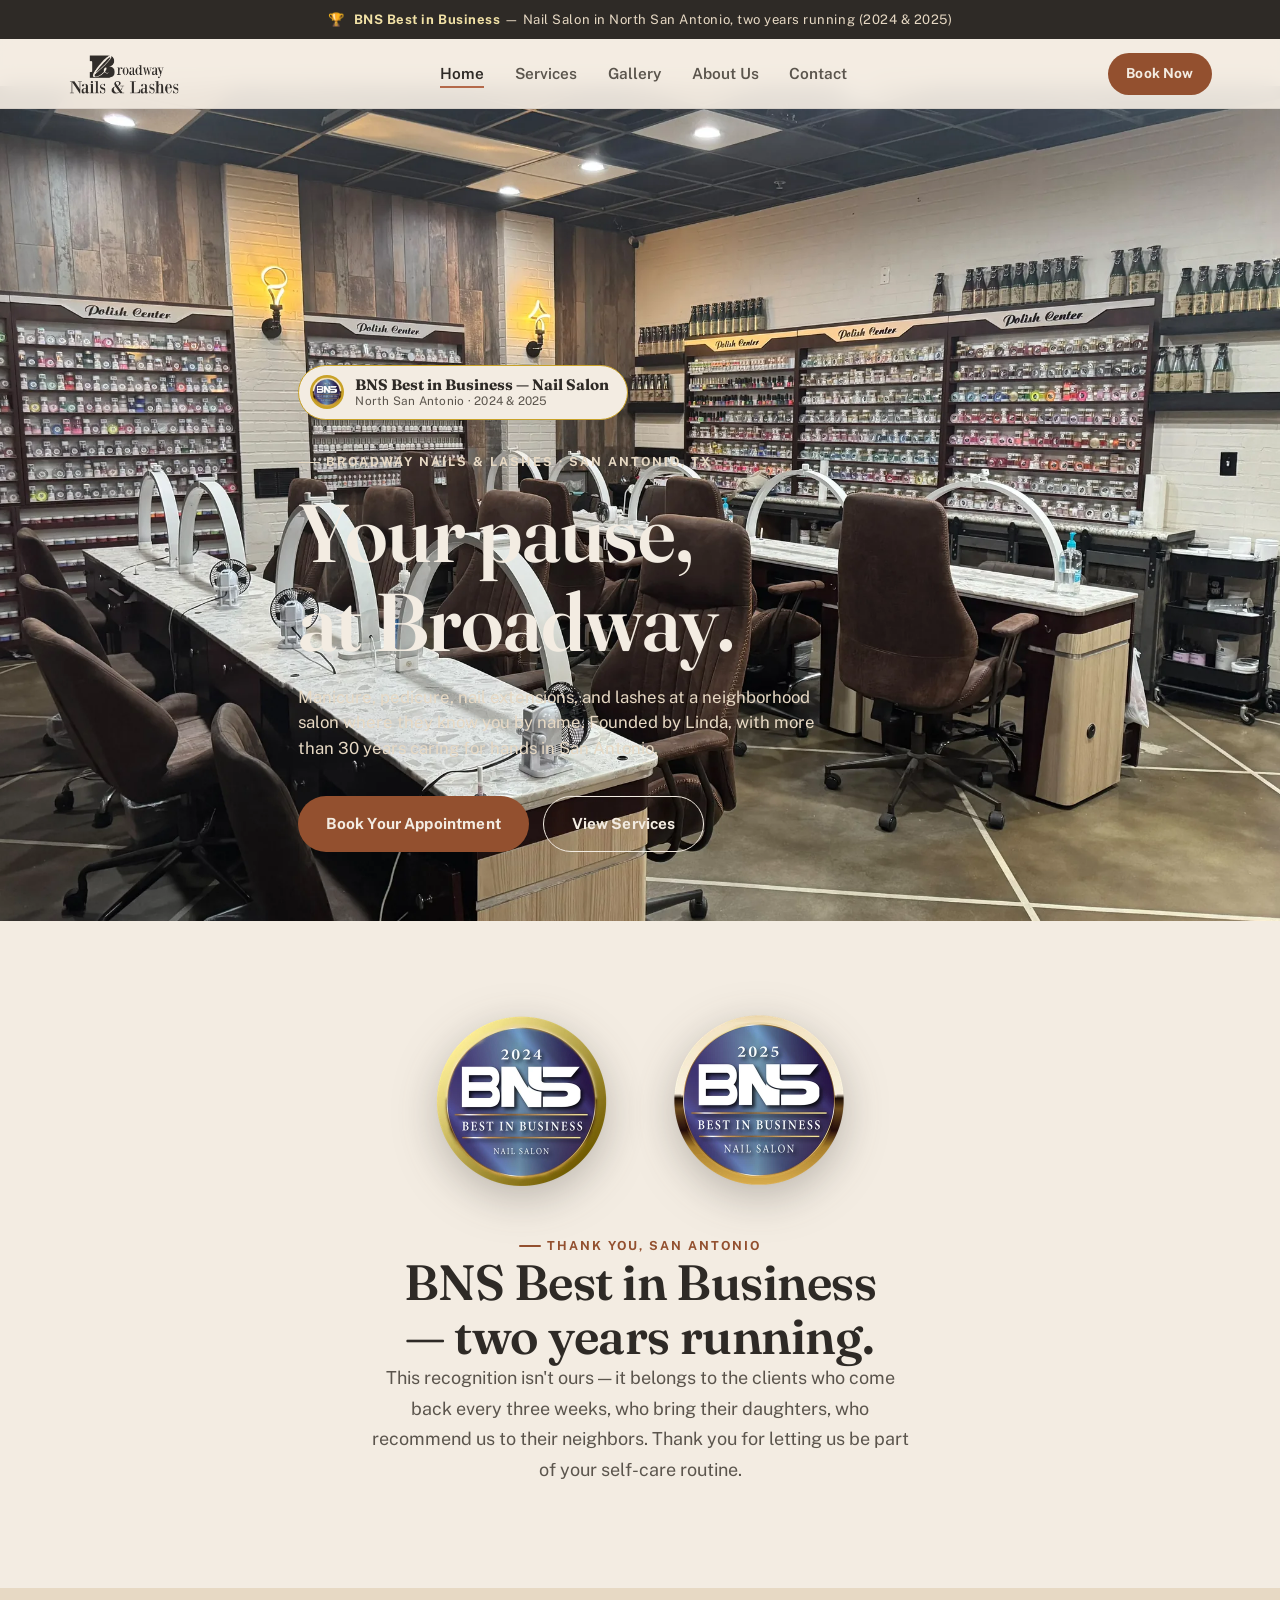
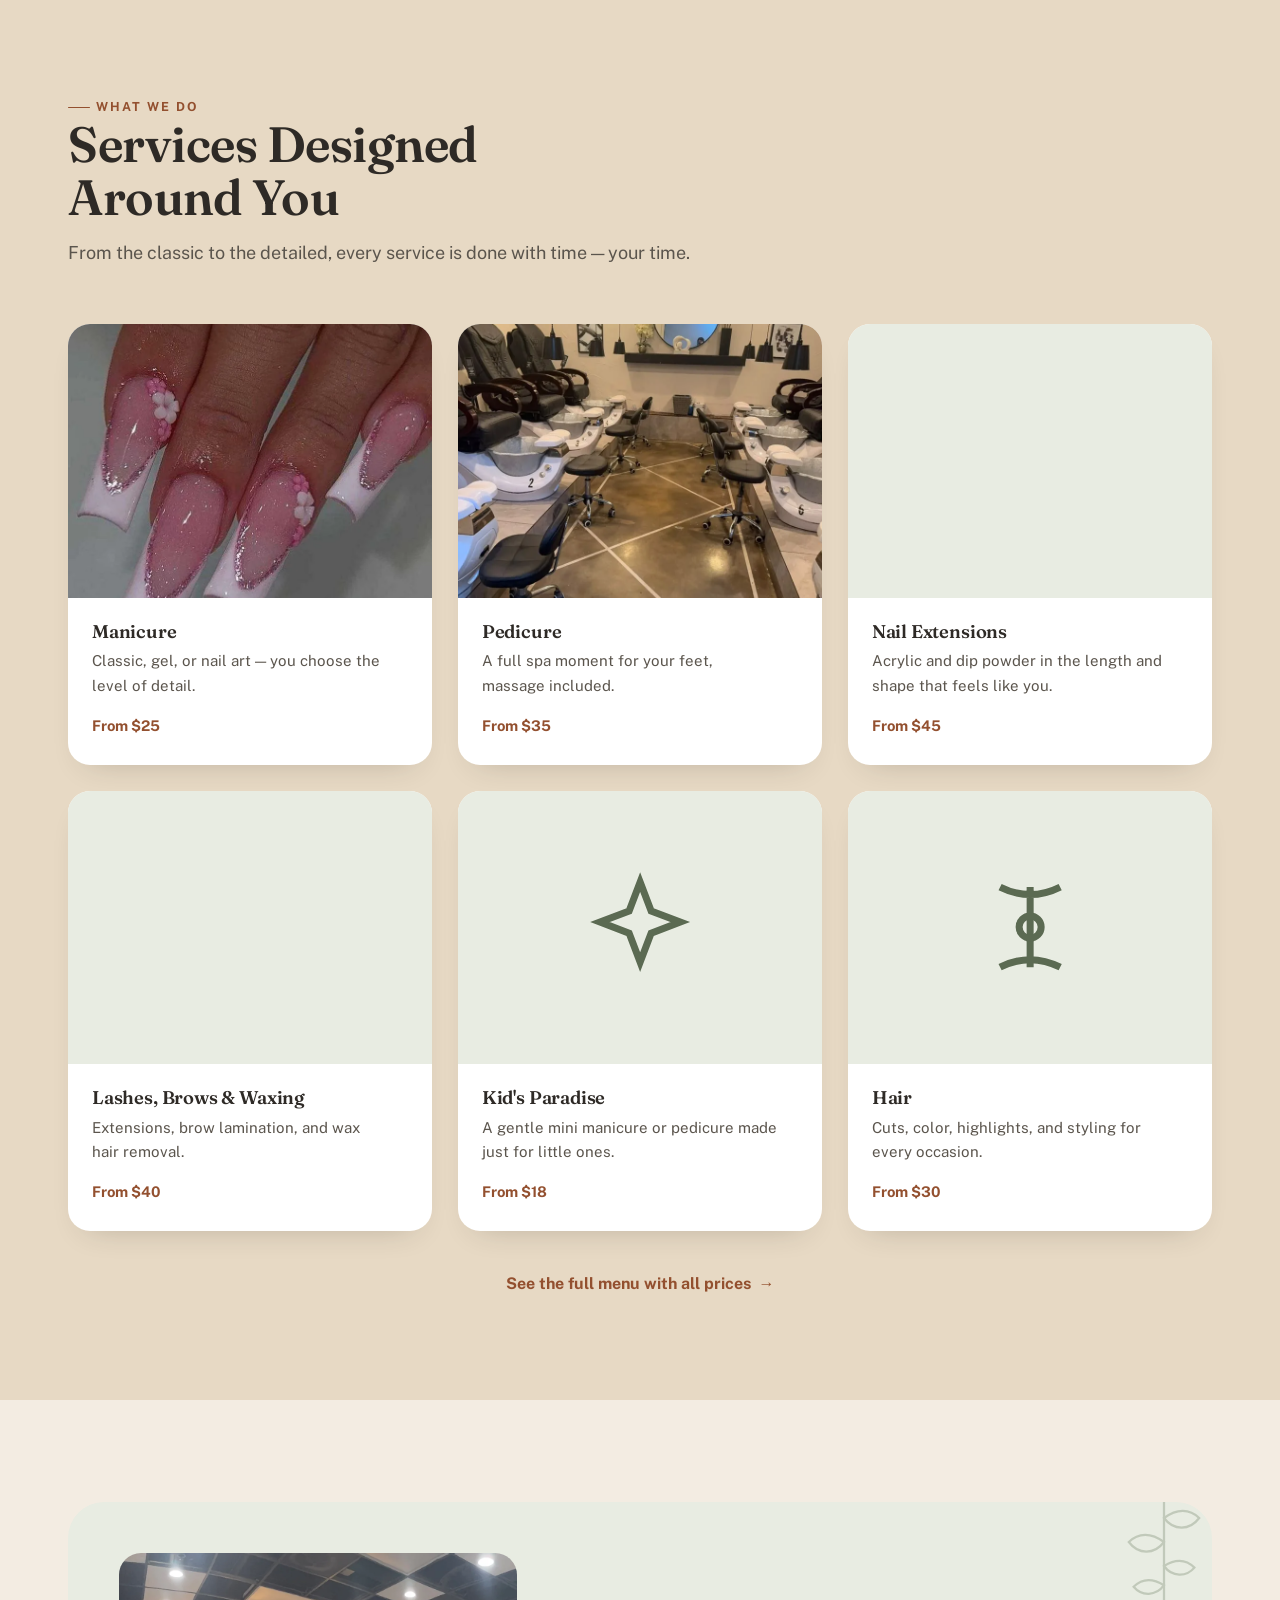
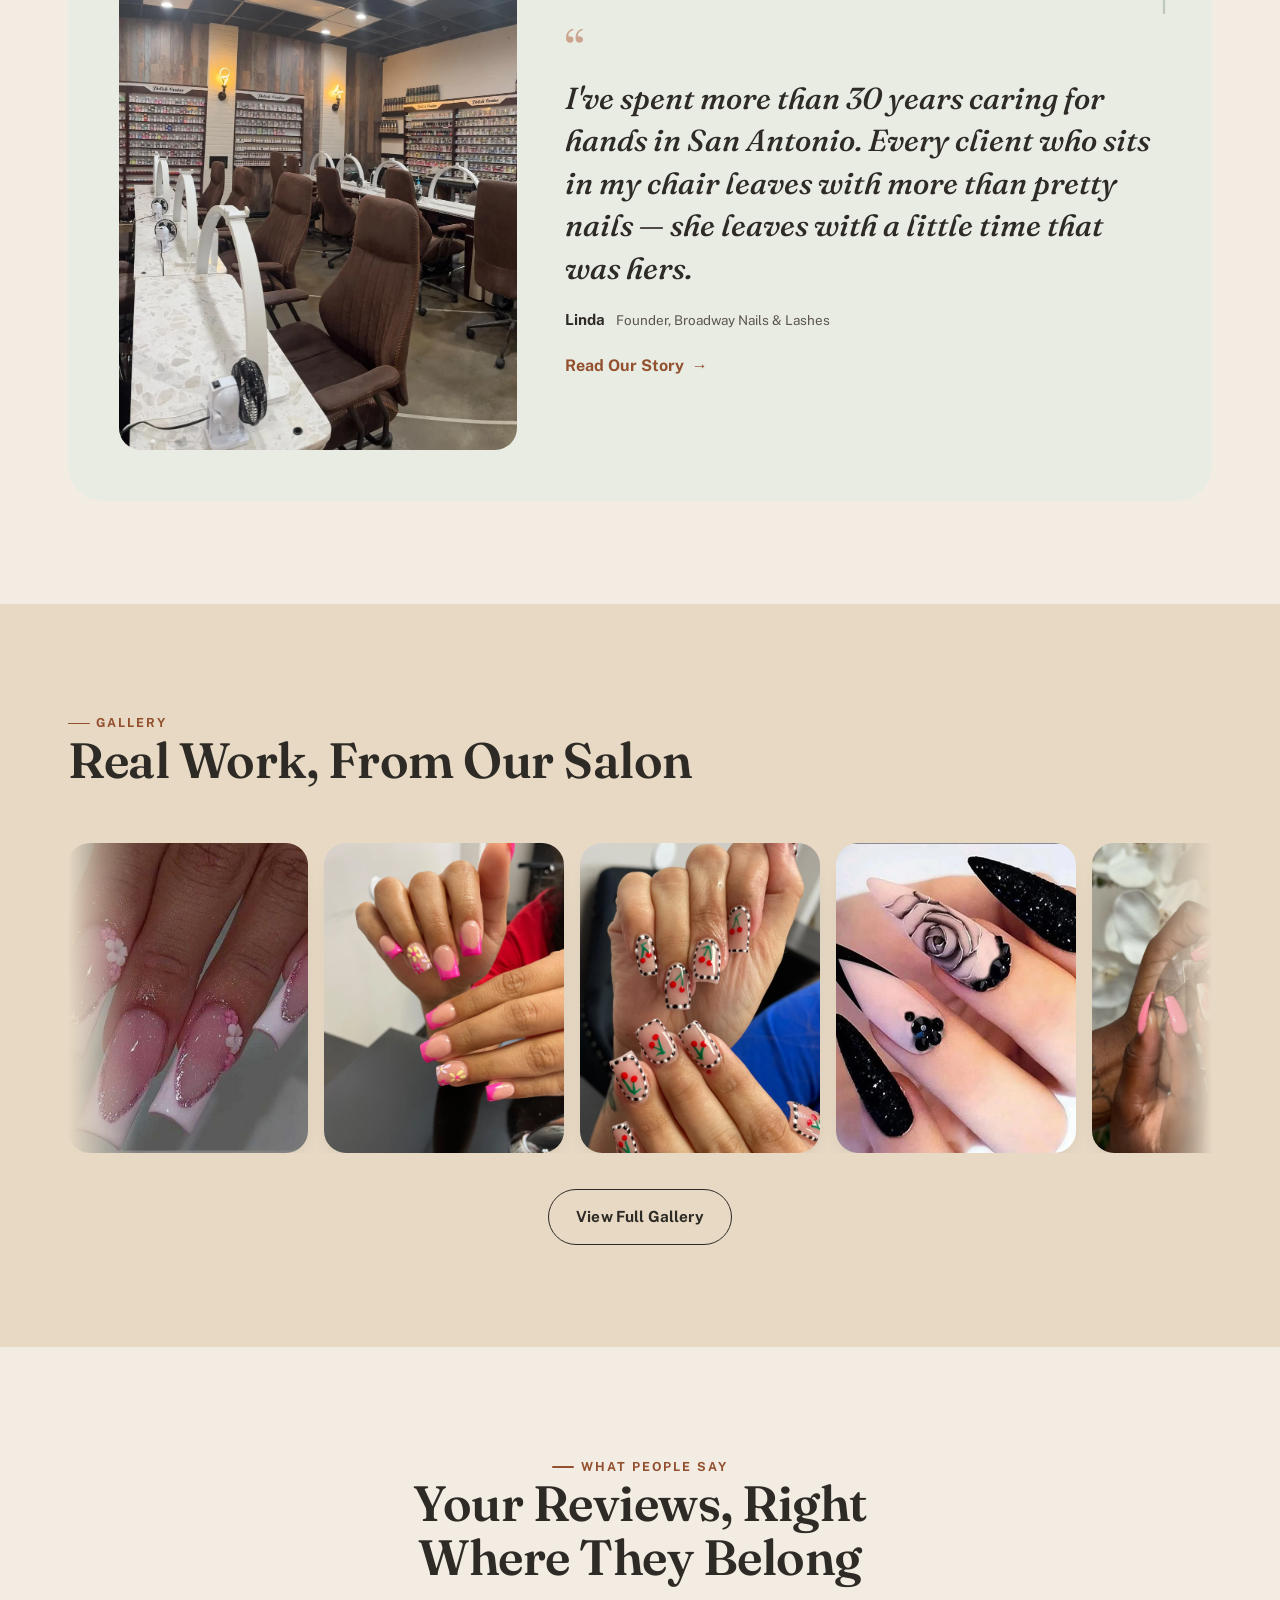
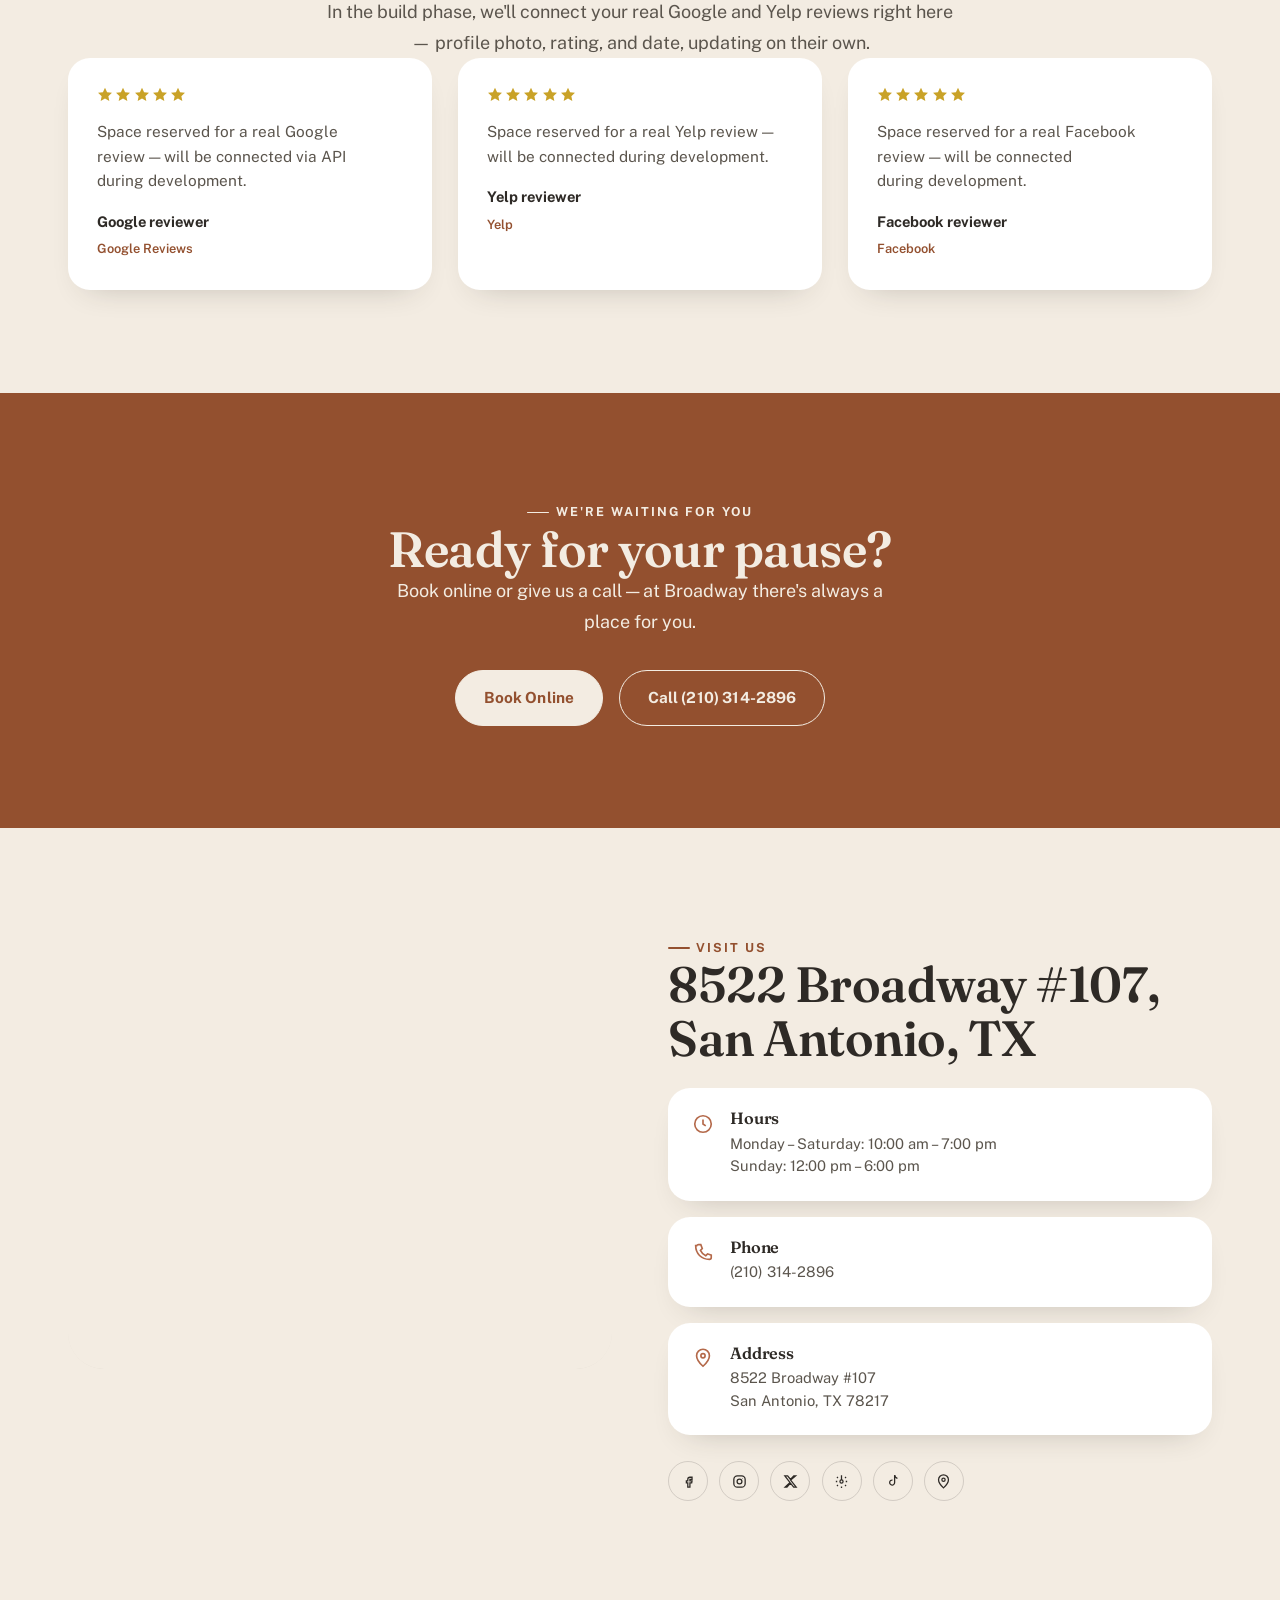
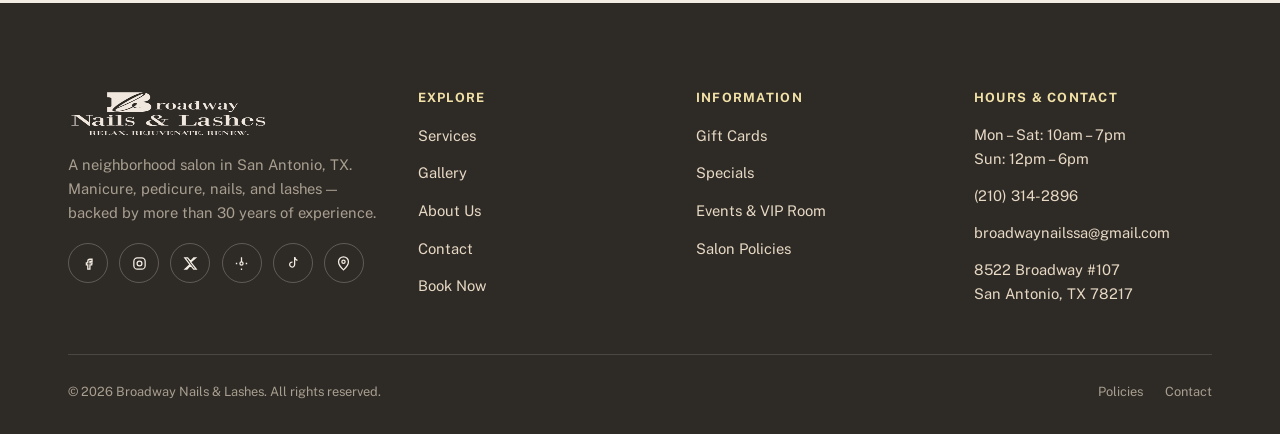
==== commit b6c3ce6f: "Se incluyen imagenes Se incluyen imagenes" ====
--- a/index.html
+++ b/index.html
@@ -11,7 +11,7 @@
 <link rel="preconnect" href="https://fonts.gstatic.com" crossorigin>
 <link rel="stylesheet" href="https://fonts.googleapis.com/css2?family=Fraunces:ital,wght@0,400;0,500;0,600;0,700;1,400;1,500;1,600&family=Public+Sans:wght@400;500;600;700&display=swap">
 <link rel="preload" as="image" href="assets/img/hero-salon-wide.webp" fetchpriority="high">
-<link rel="stylesheet" href="styles.css?v=20260828b">
+<link rel="stylesheet" href="styles.css?v=20260828c">
 <link rel="canonical" href="https://broadwaynailsandlashes.com/">
 <meta name="keywords" content="nail salon San Antonio, manicure San Antonio TX, pedicure San Antonio, nail salon 78217, Broadway Nails and Lashes, best nail salon San Antonio, lash extensions San Antonio">
 <meta name="robots" content="index, follow, max-image-preview:large">
@@ -533,6 +533,6 @@
 </footer>
 
 <script defer src="lib/manifest.js"></script>
-<script defer src="main.js?v=20260828b"></script>
+<script defer src="main.js?v=20260828c"></script>
 </body>
 </html>
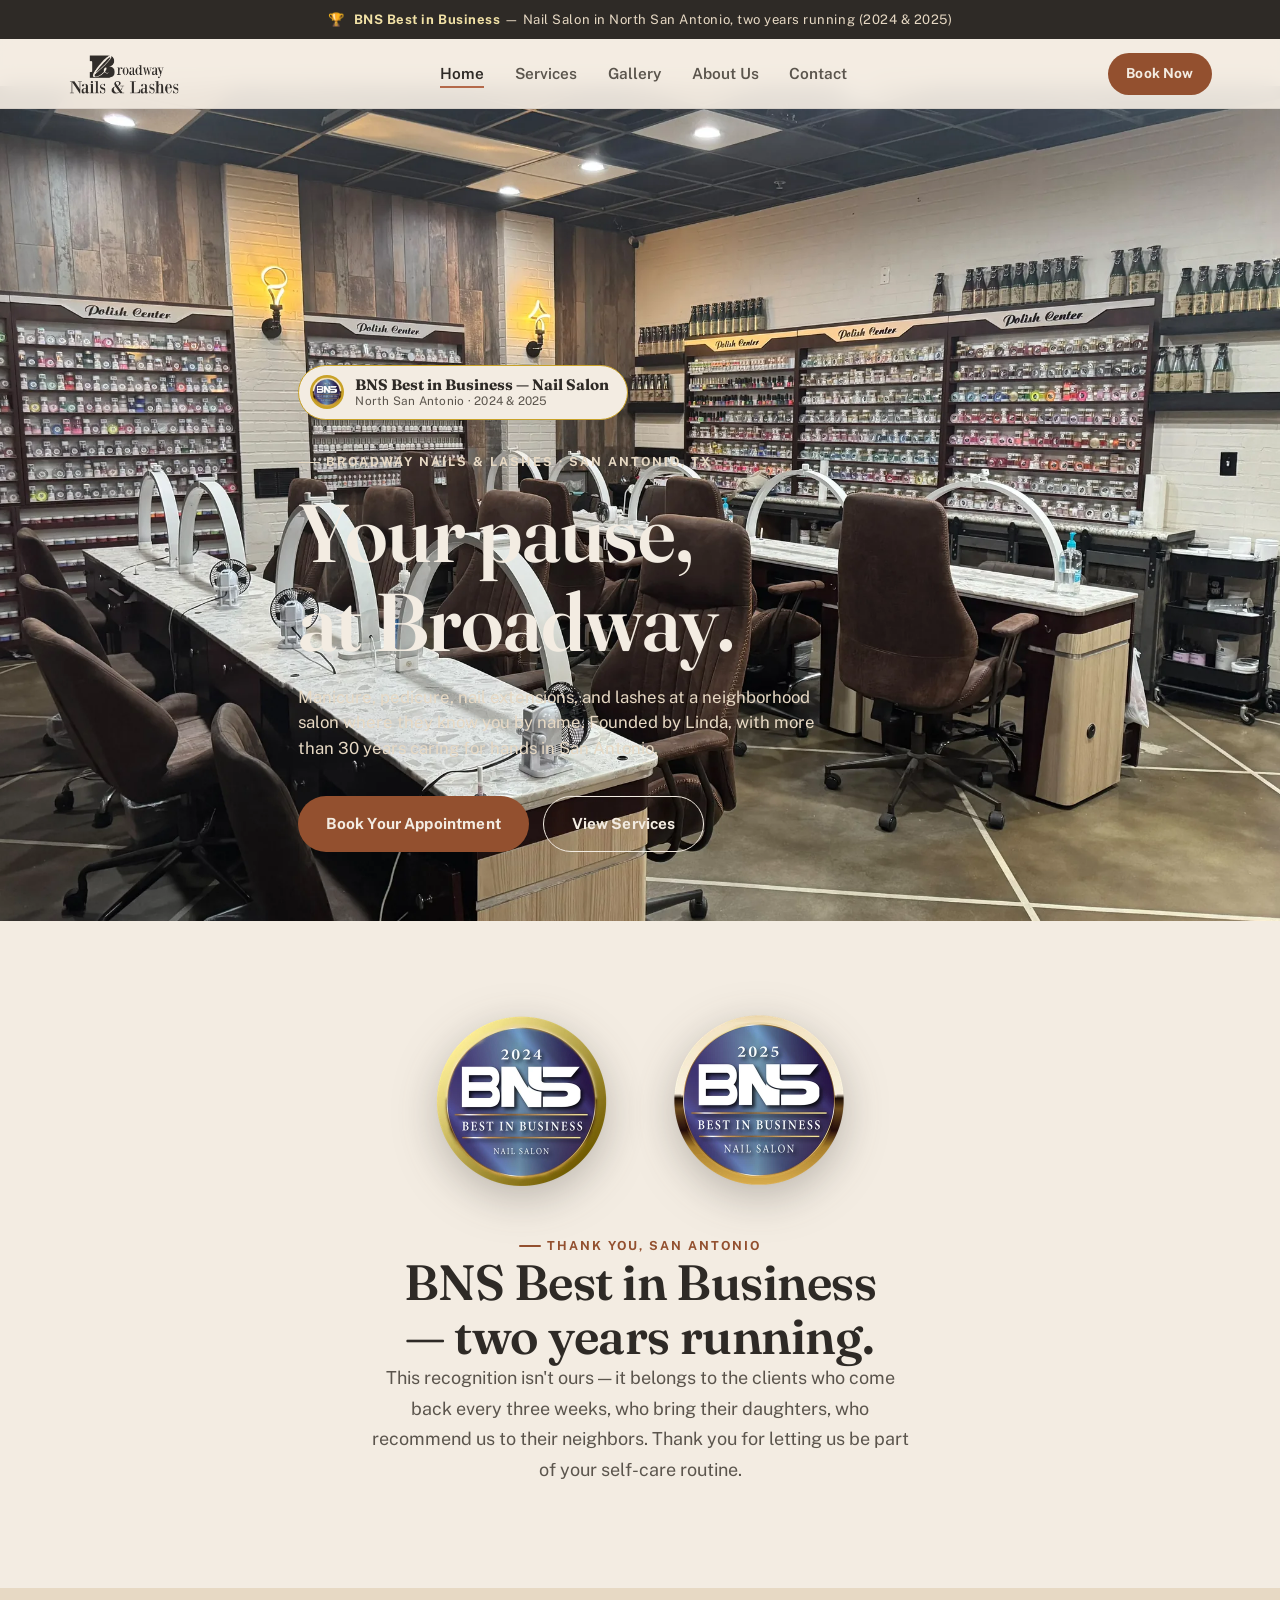
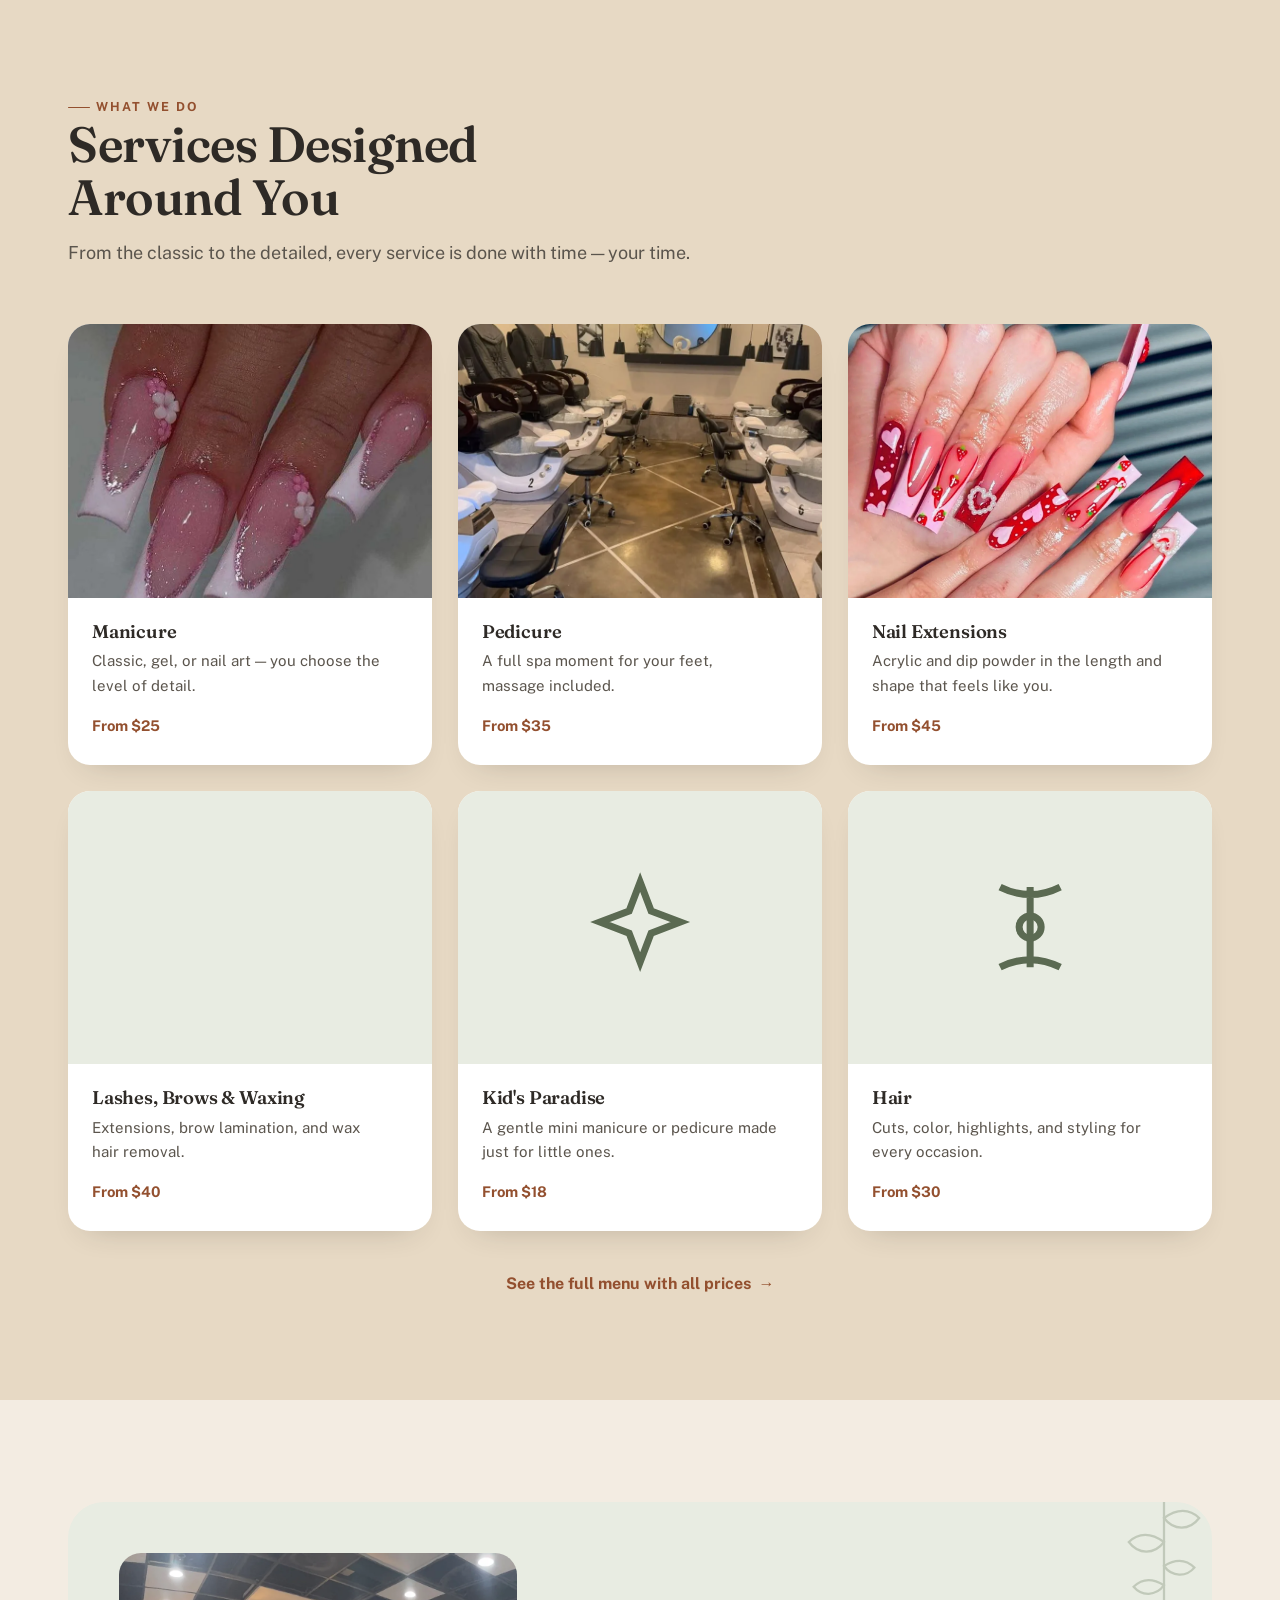
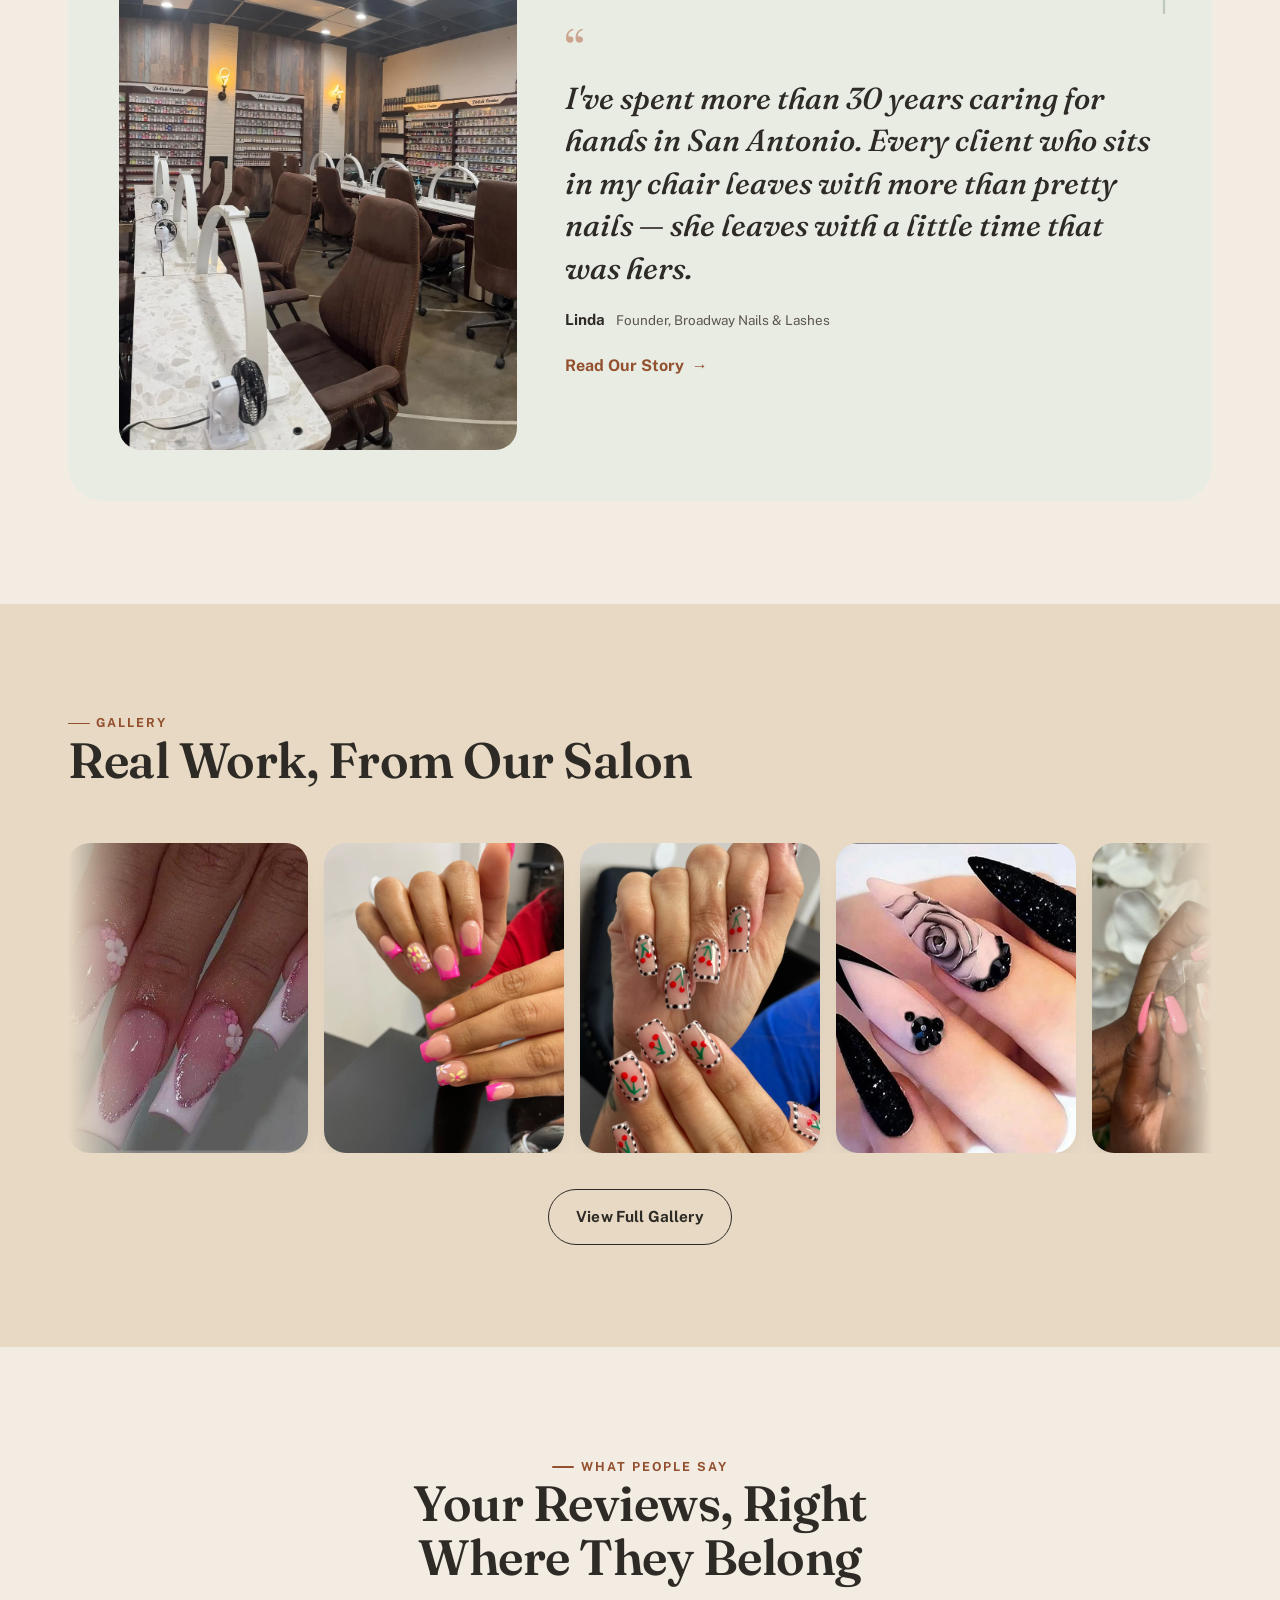
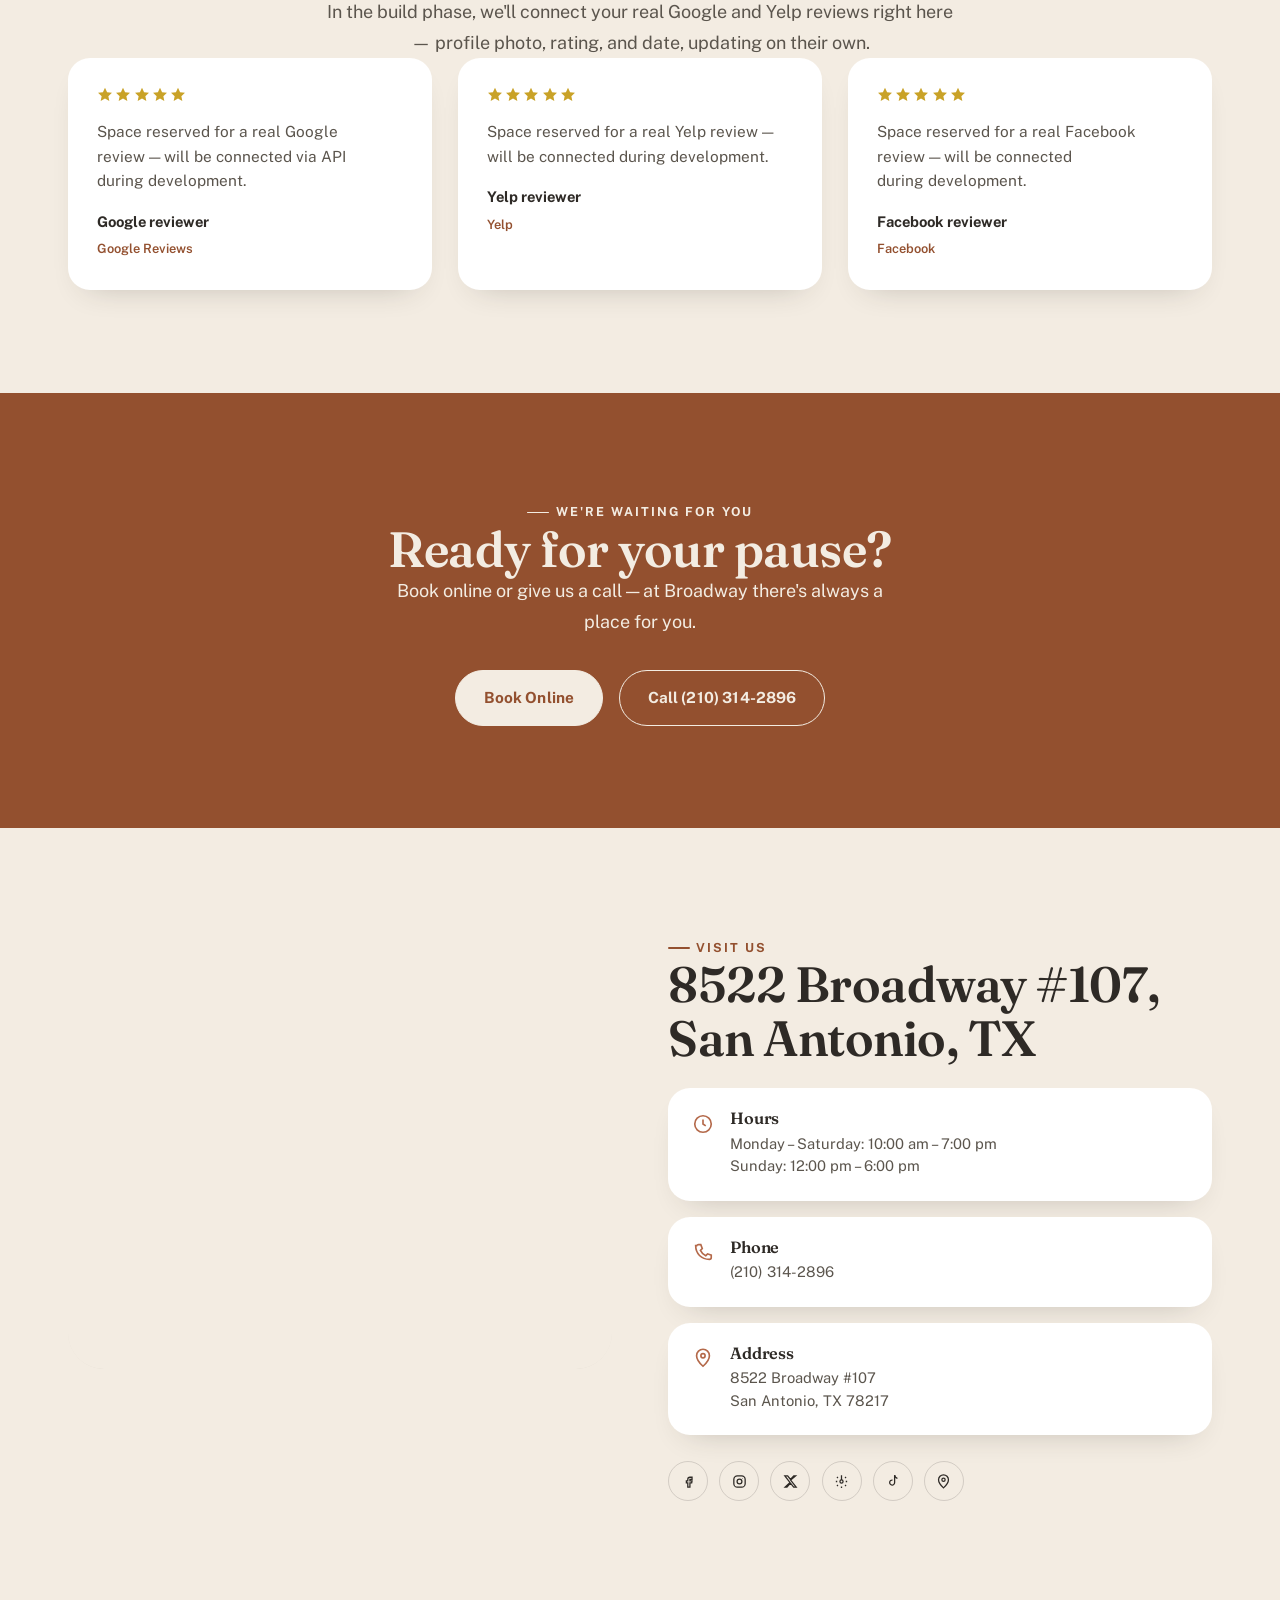
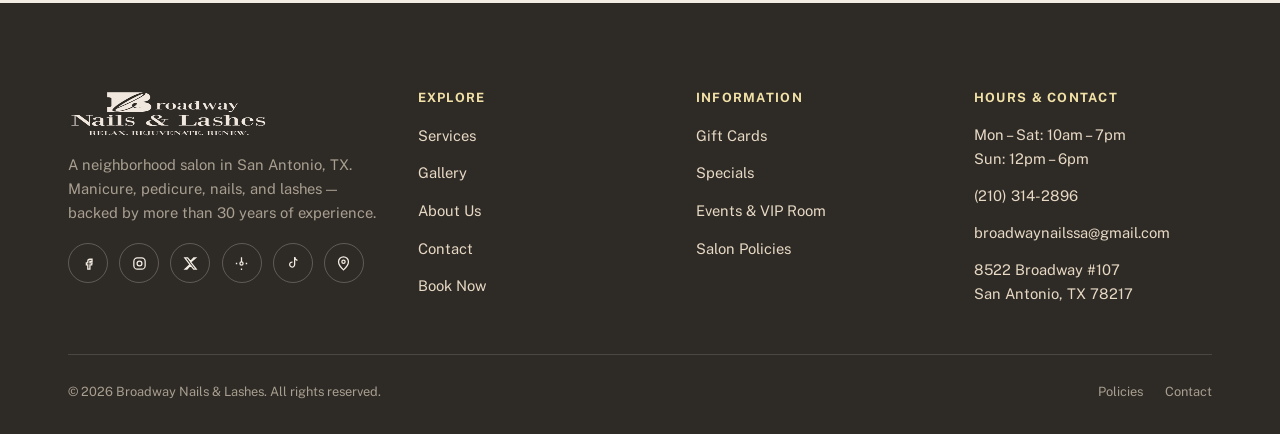
==== commit 76727fd1: "Nuevas imagenes Nuevas imagenes" ====
--- a/index.html
+++ b/index.html
@@ -11,7 +11,7 @@
 <link rel="preconnect" href="https://fonts.gstatic.com" crossorigin>
 <link rel="stylesheet" href="https://fonts.googleapis.com/css2?family=Fraunces:ital,wght@0,400;0,500;0,600;0,700;1,400;1,500;1,600&family=Public+Sans:wght@400;500;600;700&display=swap">
 <link rel="preload" as="image" href="assets/img/hero-salon-wide.webp" fetchpriority="high">
-<link rel="stylesheet" href="styles.css?v=20260828c">
+<link rel="stylesheet" href="styles.css?v=20260828d">
 <link rel="canonical" href="https://broadwaynailsandlashes.com/">
 <meta name="keywords" content="nail salon San Antonio, manicure San Antonio TX, pedicure San Antonio, nail salon 78217, Broadway Nails and Lashes, best nail salon San Antonio, lash extensions San Antonio">
 <meta name="robots" content="index, follow, max-image-preview:large">
@@ -533,6 +533,6 @@
 </footer>
 
 <script defer src="lib/manifest.js"></script>
-<script defer src="main.js?v=20260828c"></script>
+<script defer src="main.js?v=20260828d"></script>
 </body>
 </html>
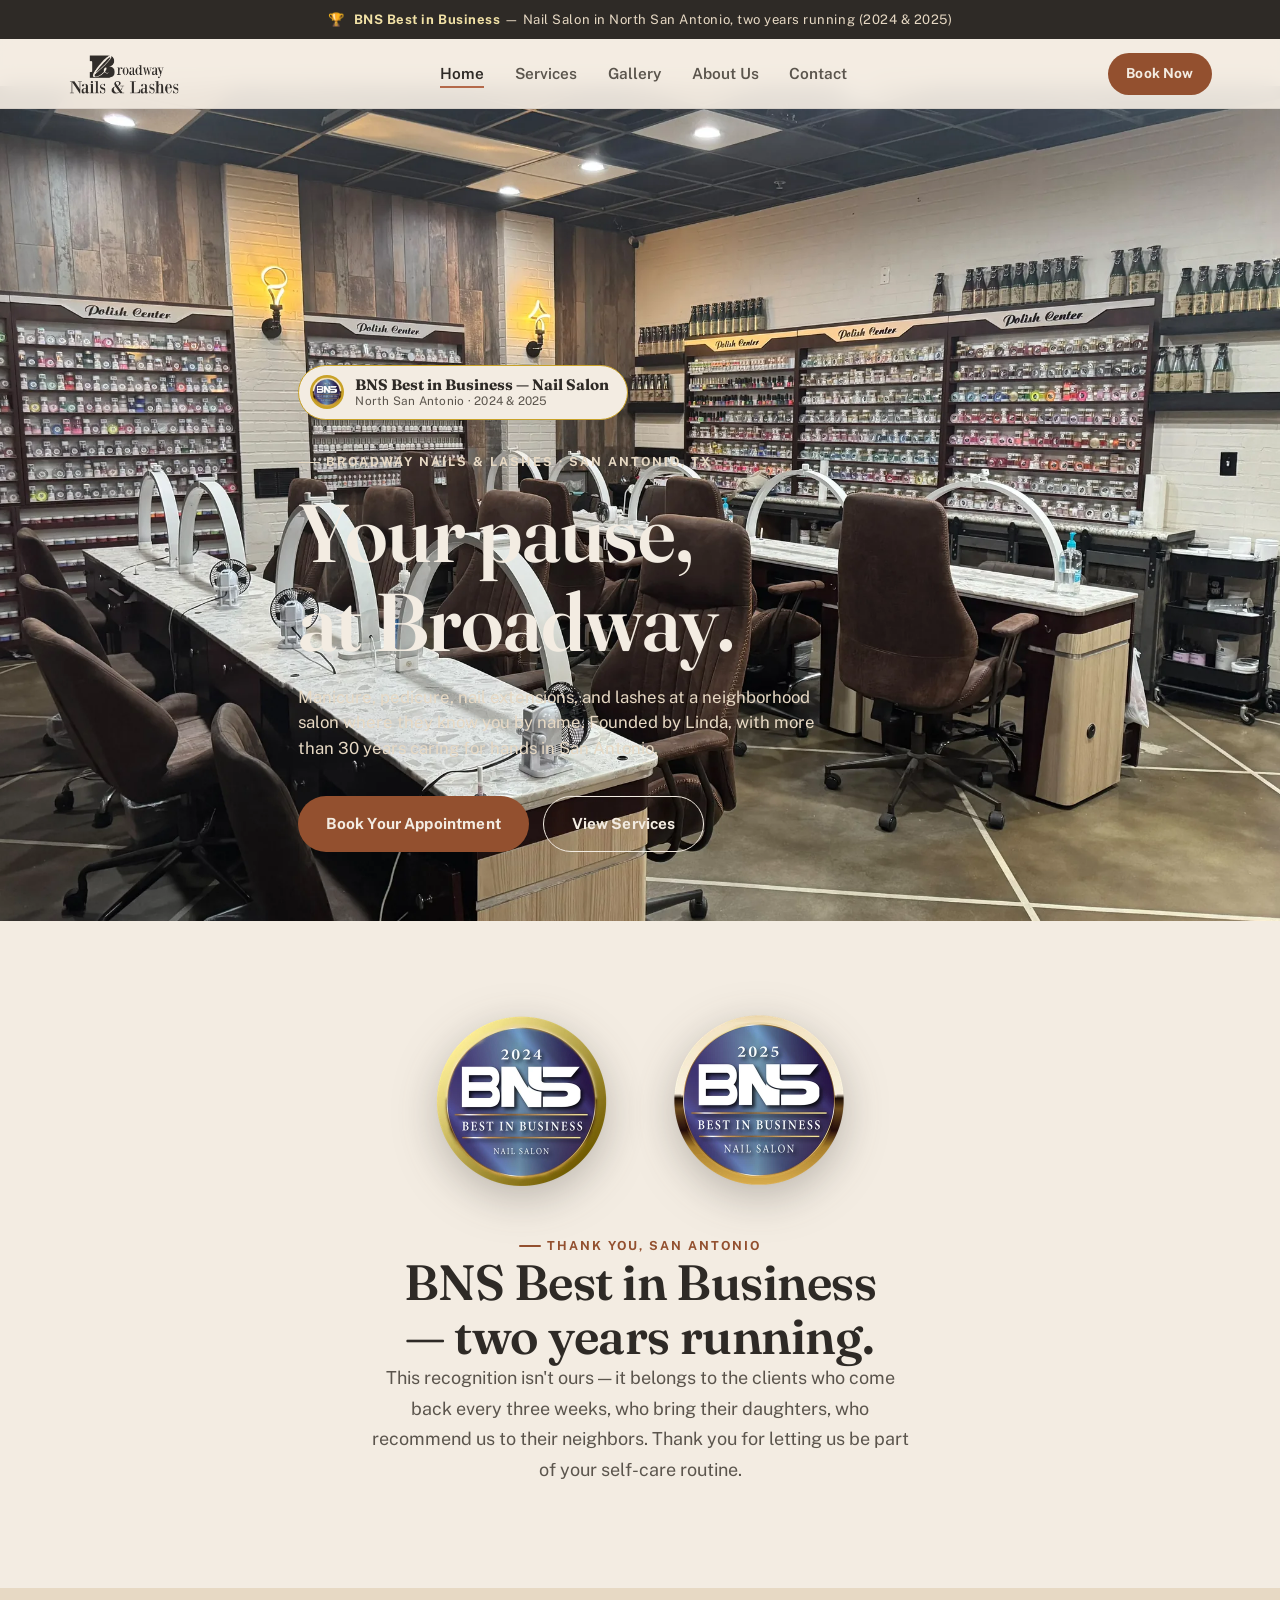
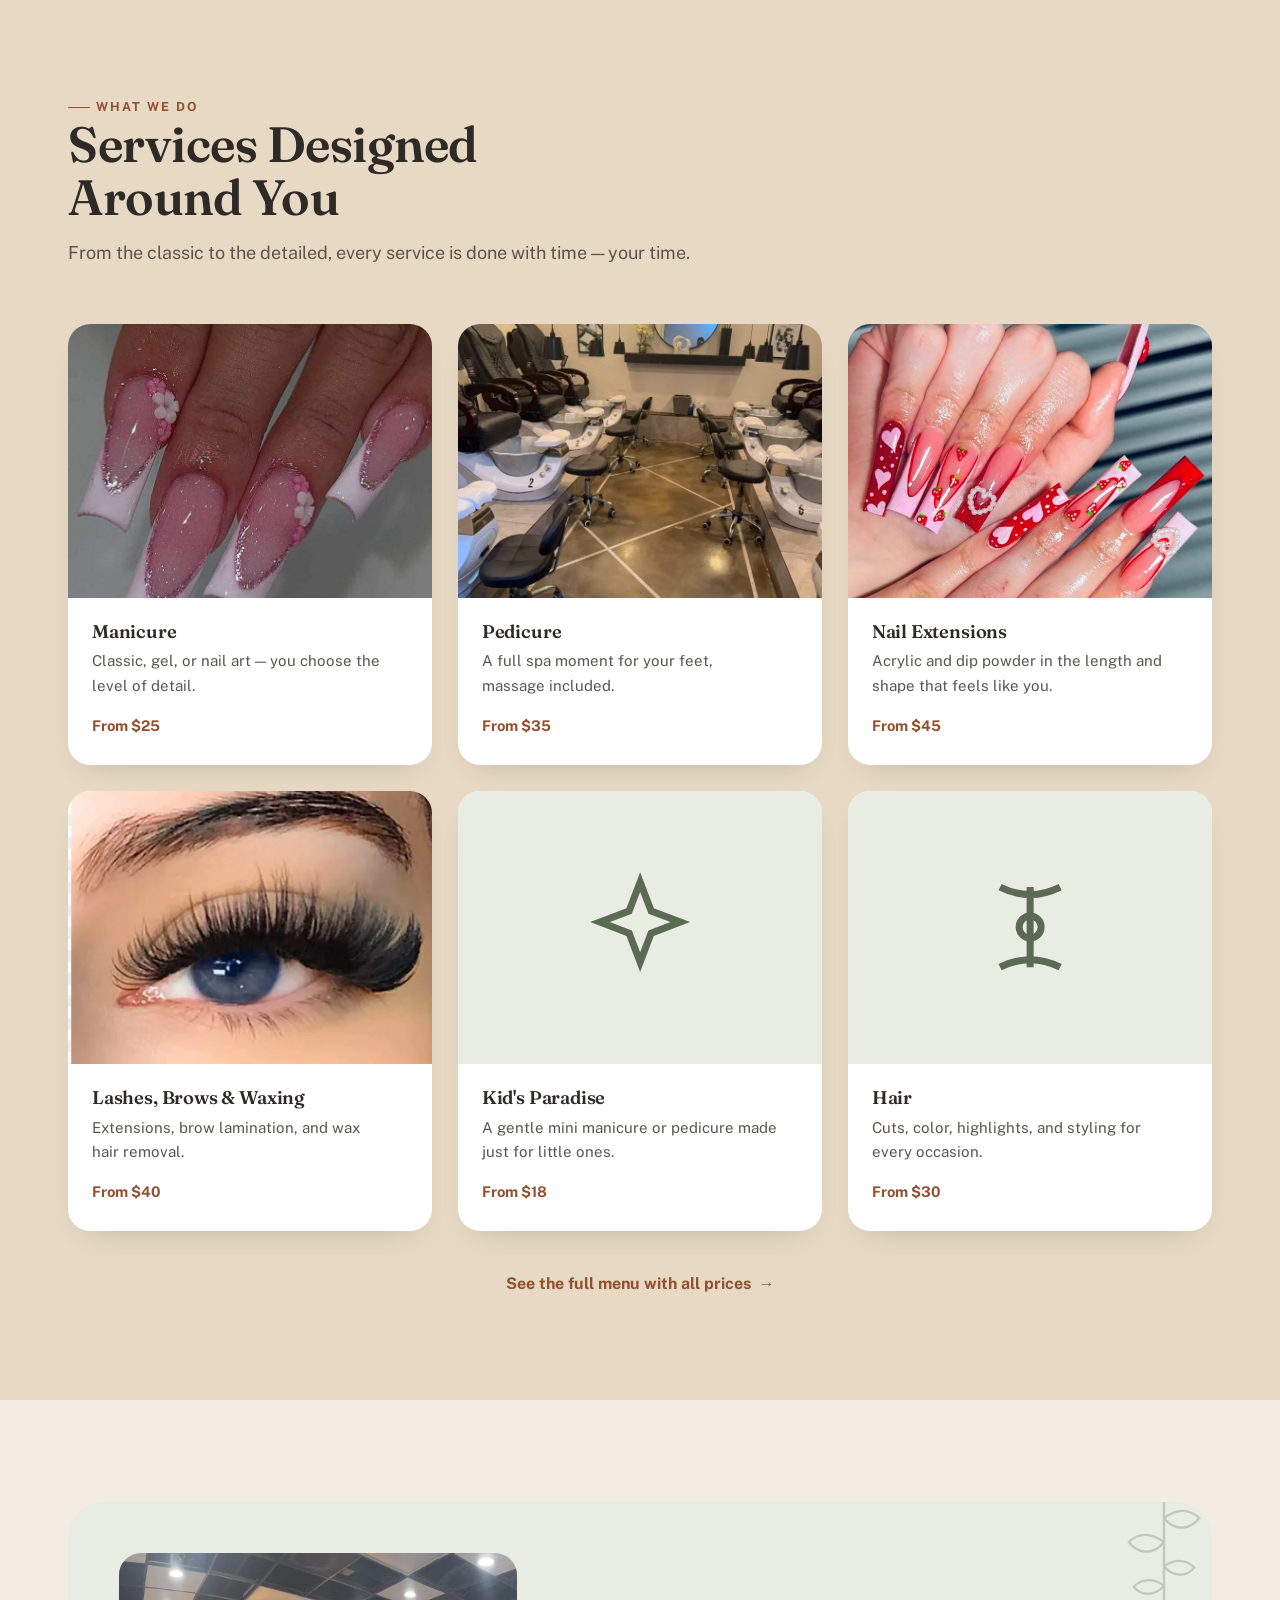
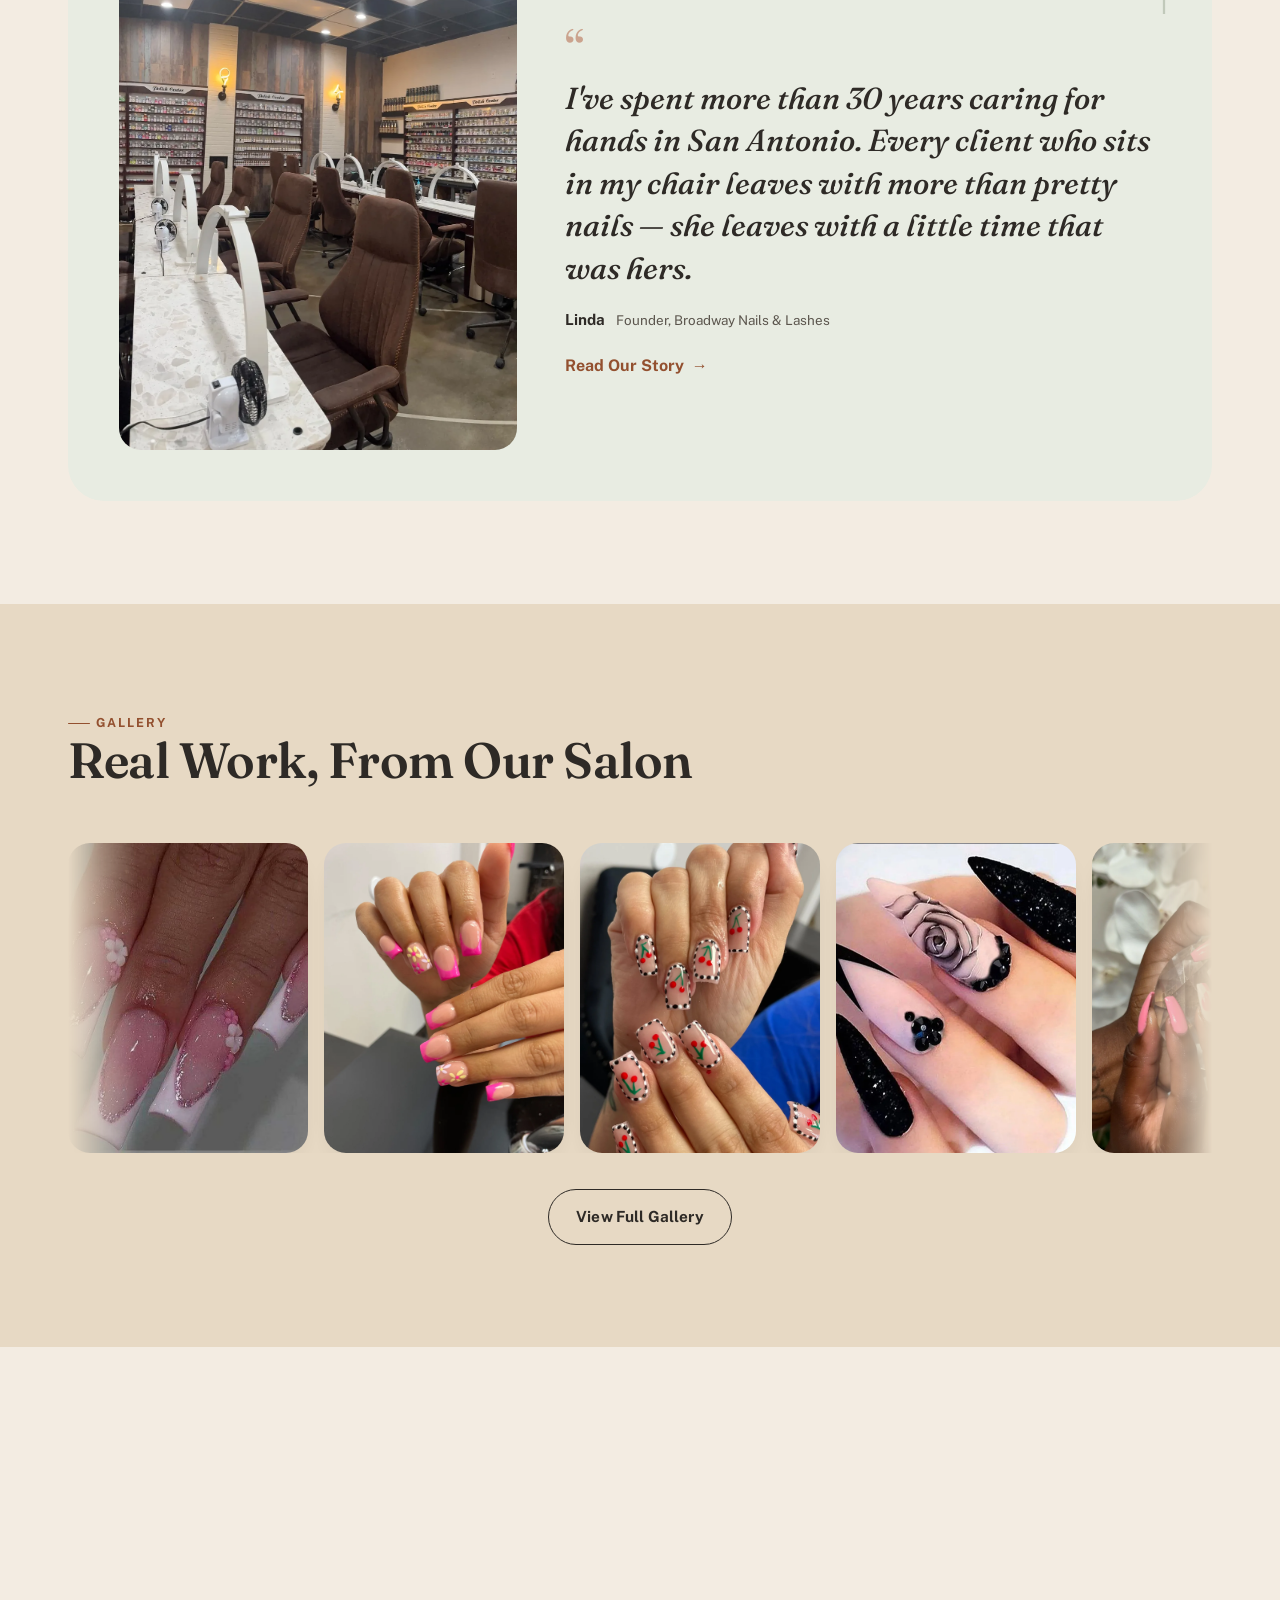
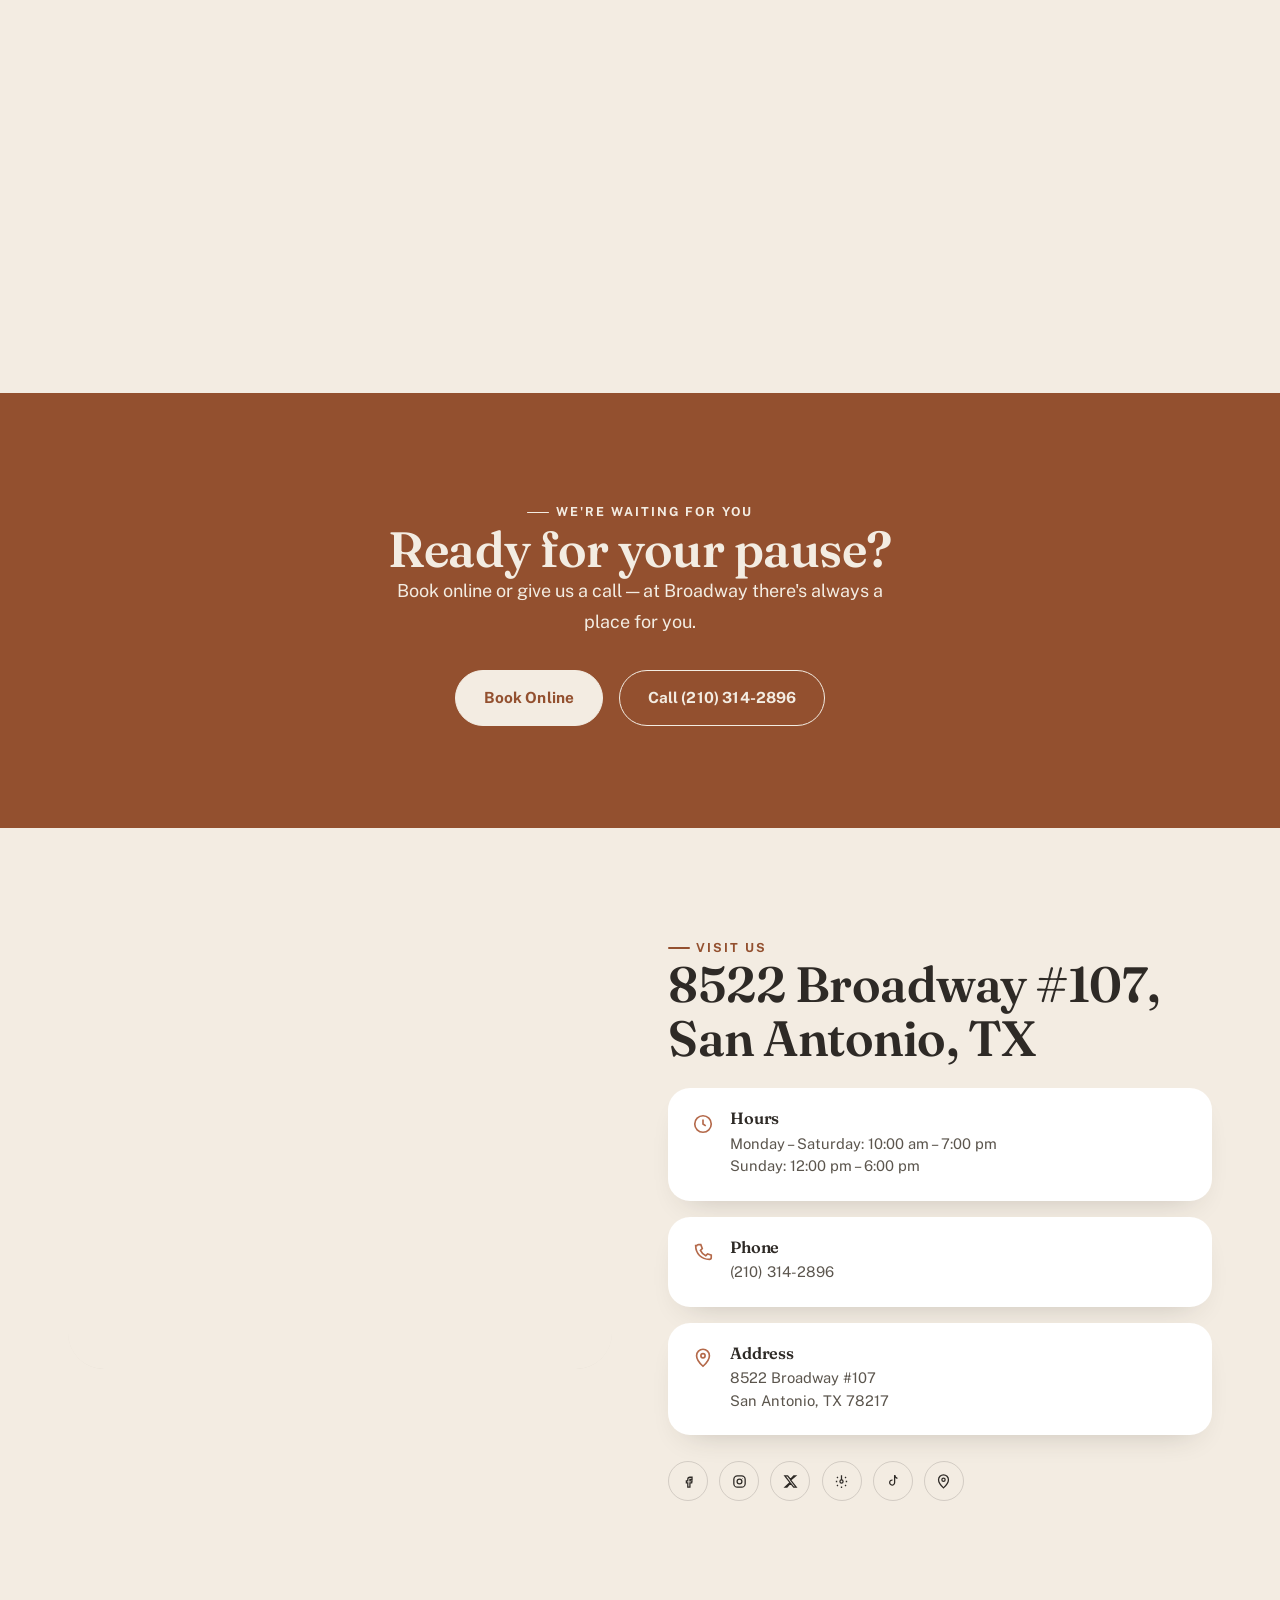
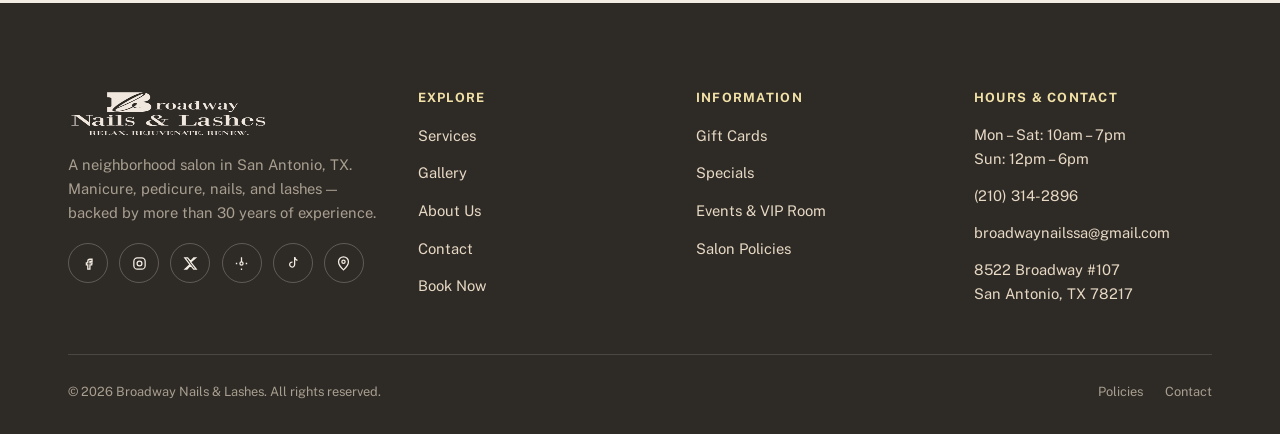
==== commit 161a6aef: "Se incluyen fotos de waxing Se incluyen fotos de waxing" ====
--- a/index.html
+++ b/index.html
@@ -11,7 +11,7 @@
 <link rel="preconnect" href="https://fonts.gstatic.com" crossorigin>
 <link rel="stylesheet" href="https://fonts.googleapis.com/css2?family=Fraunces:ital,wght@0,400;0,500;0,600;0,700;1,400;1,500;1,600&family=Public+Sans:wght@400;500;600;700&display=swap">
 <link rel="preload" as="image" href="assets/img/hero-salon-wide.webp" fetchpriority="high">
-<link rel="stylesheet" href="styles.css?v=20260828d">
+<link rel="stylesheet" href="styles.css?v=20260828e">
 <link rel="canonical" href="https://broadwaynailsandlashes.com/">
 <meta name="keywords" content="nail salon San Antonio, manicure San Antonio TX, pedicure San Antonio, nail salon 78217, Broadway Nails and Lashes, best nail salon San Antonio, lash extensions San Antonio">
 <meta name="robots" content="index, follow, max-image-preview:large">
@@ -533,6 +533,6 @@
 </footer>
 
 <script defer src="lib/manifest.js"></script>
-<script defer src="main.js?v=20260828d"></script>
+<script defer src="main.js?v=20260828e"></script>
 </body>
 </html>
--- a/styles.css
+++ b/styles.css
@@ -767,6 +767,7 @@
   overflow: hidden; margin-bottom: .2rem;
 }
 .treatment-card__art svg { width: 58%; height: 58%; }
+.treatment-card__art img { width: 100%; height: 100%; object-fit: cover; }
 .treatment-card__name { font-family: var(--display); font-size: 1.2rem; font-weight: 600; }
 .treatment-card__prices { display: flex; gap: .5rem; flex-wrap: wrap; }
 .treatment-chip {
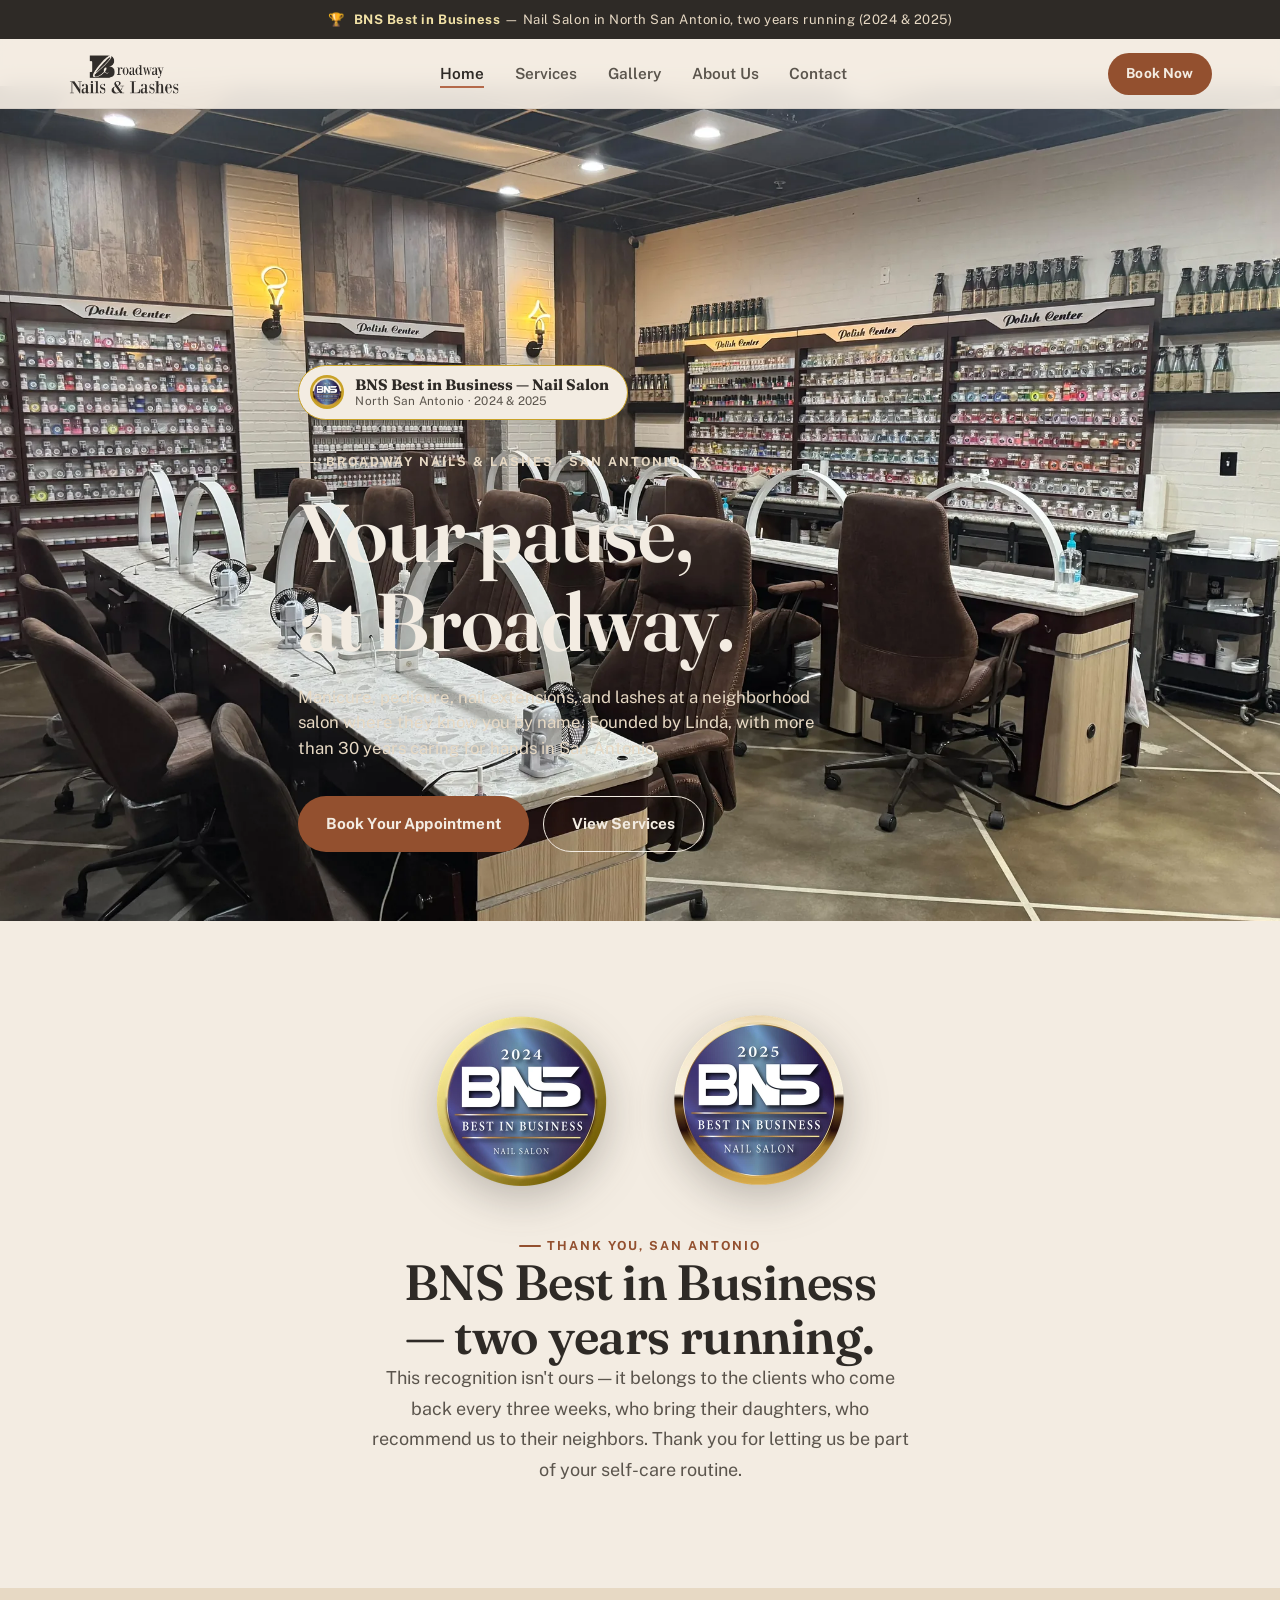
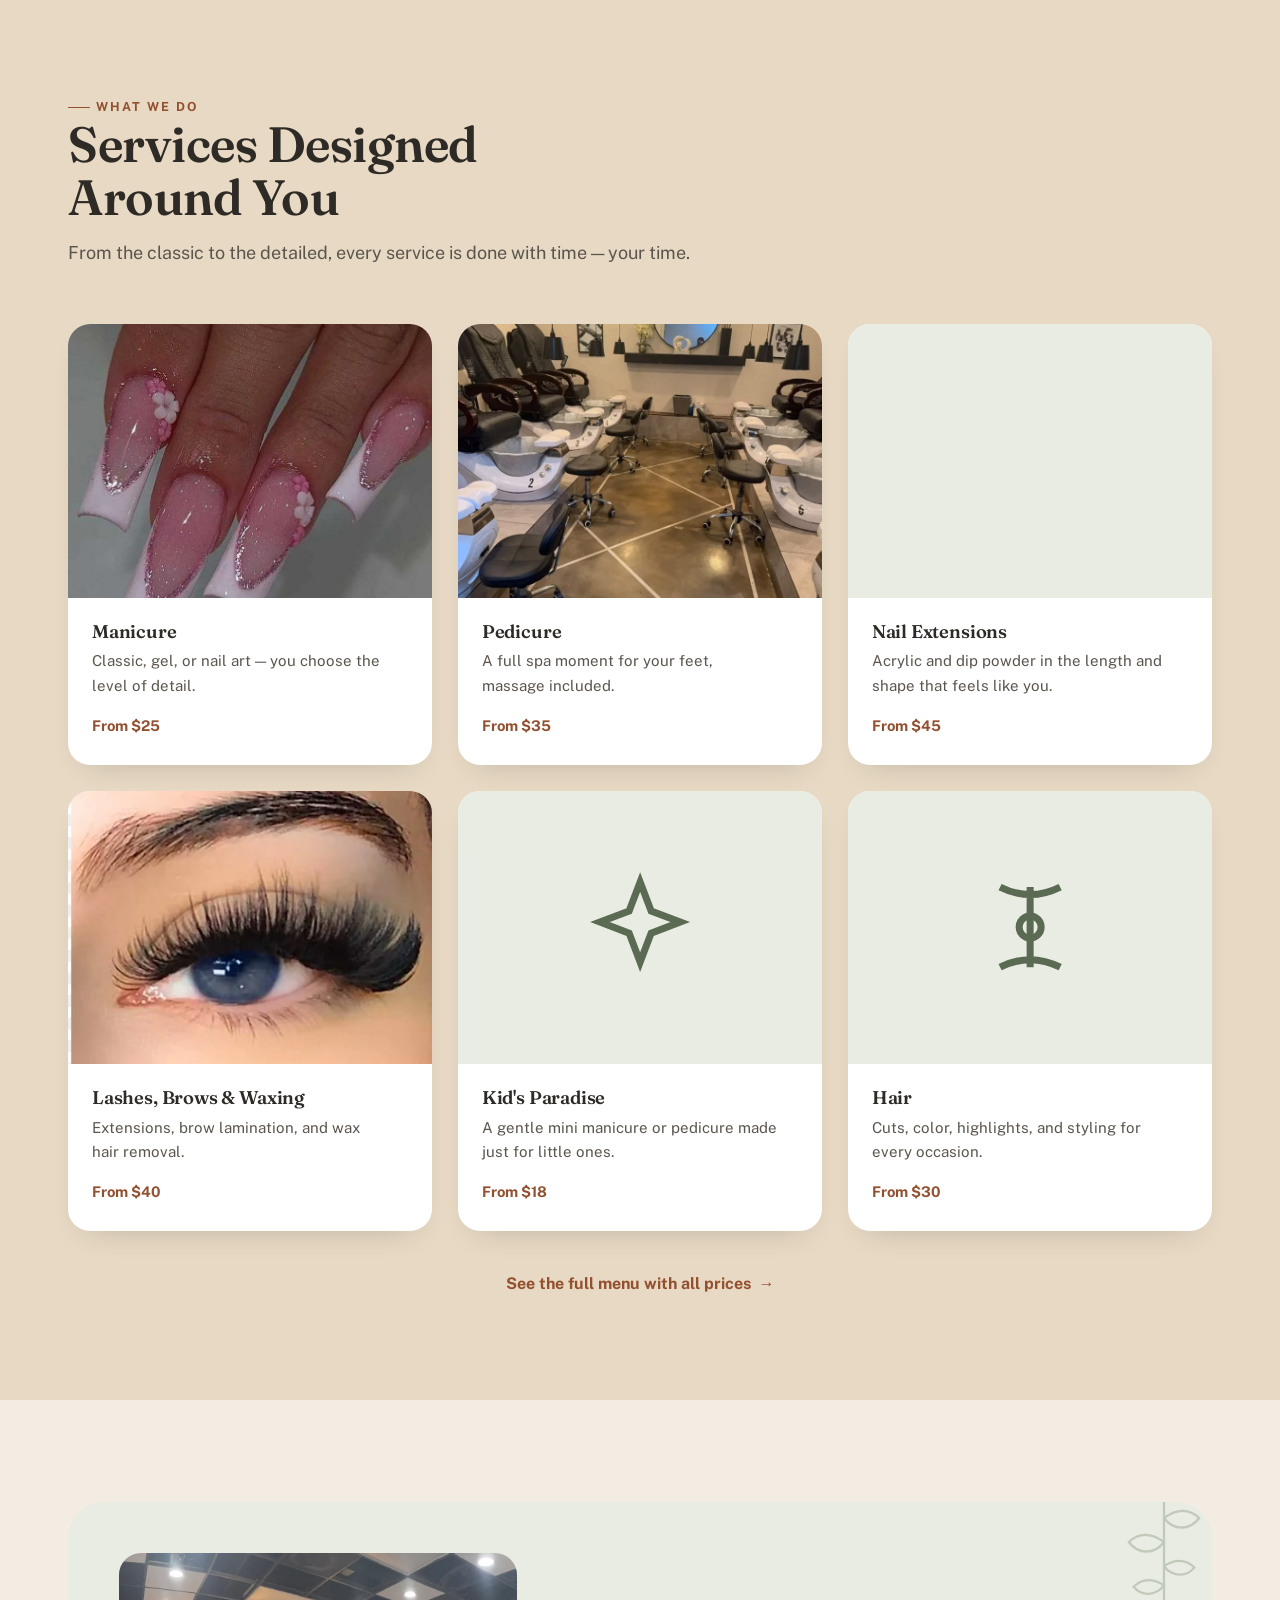
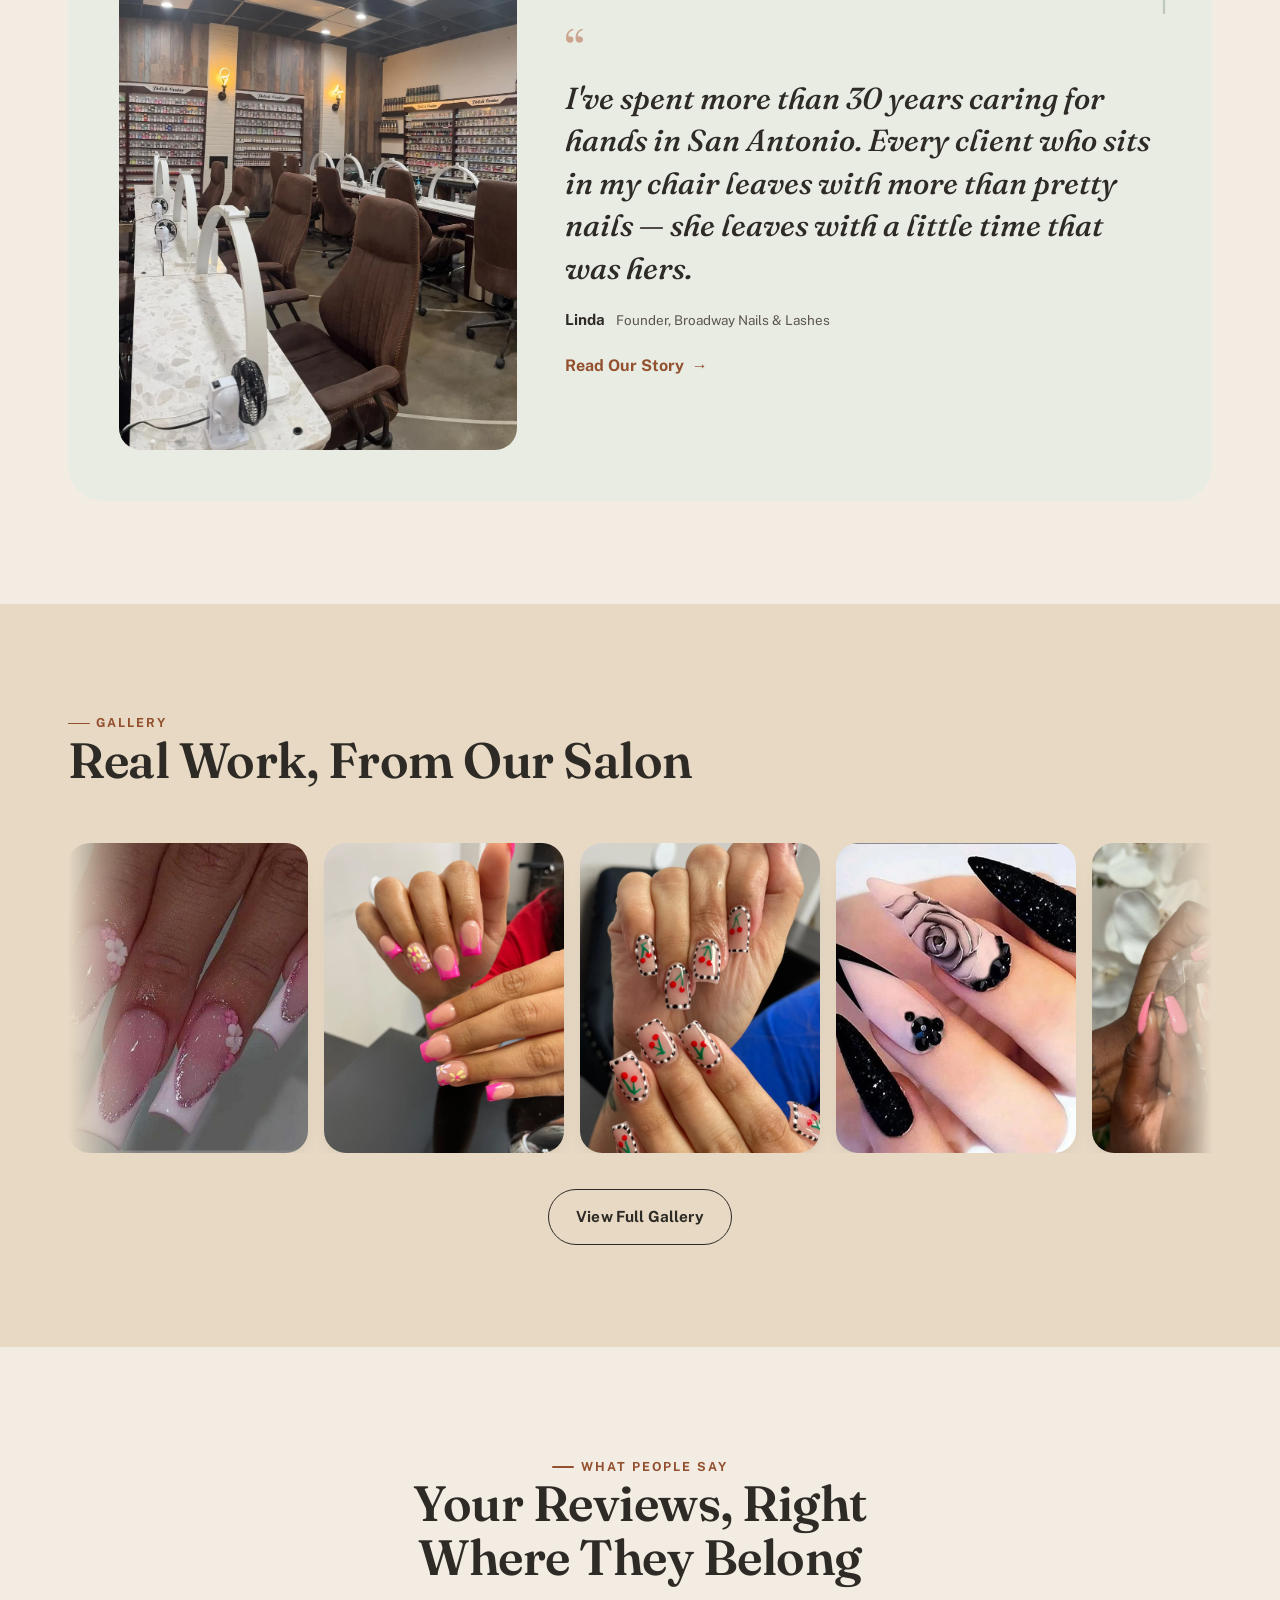
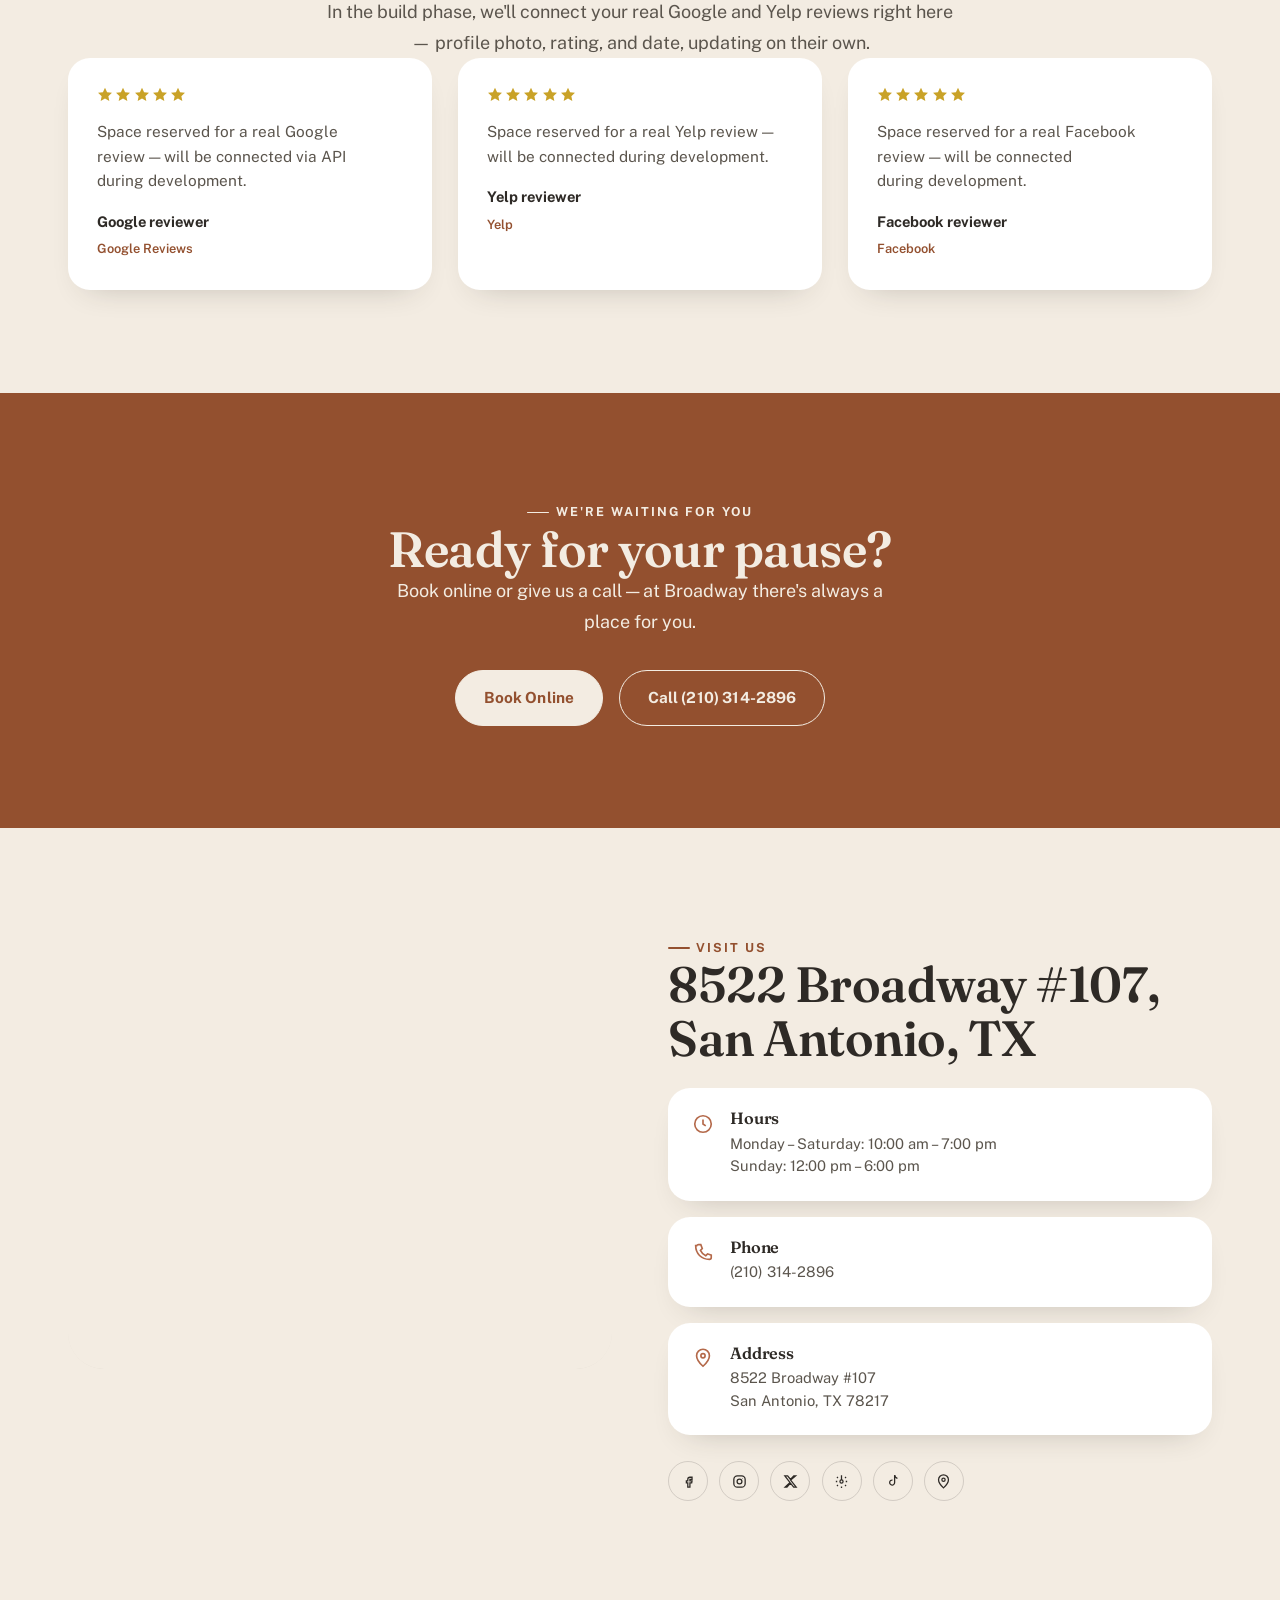
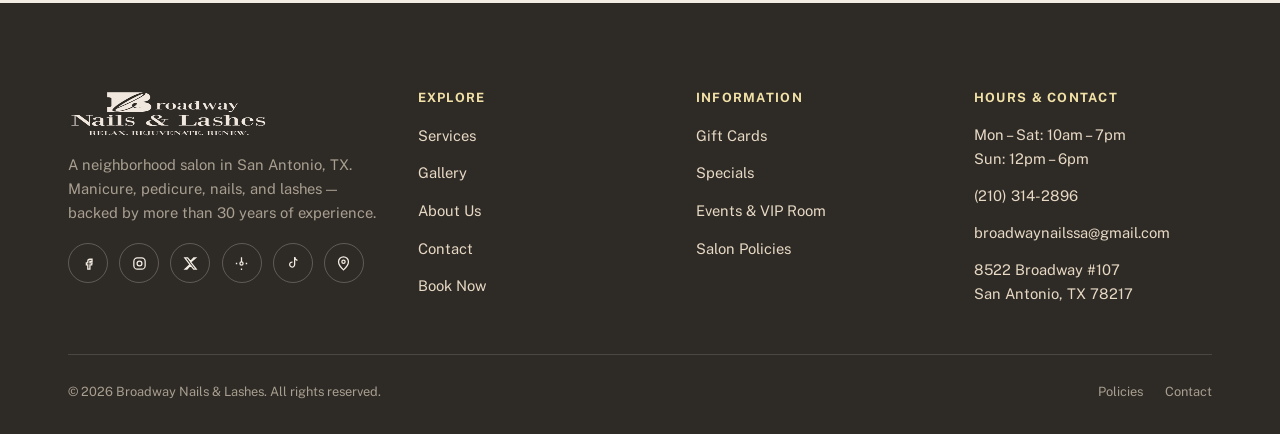
==== commit 0623c336: "Se arregló la tabla de add-ons Se arregló la tabla de add-ons" ====
--- a/index.html
+++ b/index.html
@@ -11,7 +11,7 @@
 <link rel="preconnect" href="https://fonts.gstatic.com" crossorigin>
 <link rel="stylesheet" href="https://fonts.googleapis.com/css2?family=Fraunces:ital,wght@0,400;0,500;0,600;0,700;1,400;1,500;1,600&family=Public+Sans:wght@400;500;600;700&display=swap">
 <link rel="preload" as="image" href="assets/img/hero-salon-wide.webp" fetchpriority="high">
-<link rel="stylesheet" href="styles.css?v=20260828e">
+<link rel="stylesheet" href="styles.css?v=20260828f">
 <link rel="canonical" href="https://broadwaynailsandlashes.com/">
 <meta name="keywords" content="nail salon San Antonio, manicure San Antonio TX, pedicure San Antonio, nail salon 78217, Broadway Nails and Lashes, best nail salon San Antonio, lash extensions San Antonio">
 <meta name="robots" content="index, follow, max-image-preview:large">
@@ -533,6 +533,6 @@
 </footer>
 
 <script defer src="lib/manifest.js"></script>
-<script defer src="main.js?v=20260828e"></script>
+<script defer src="main.js?v=20260828f"></script>
 </body>
 </html>
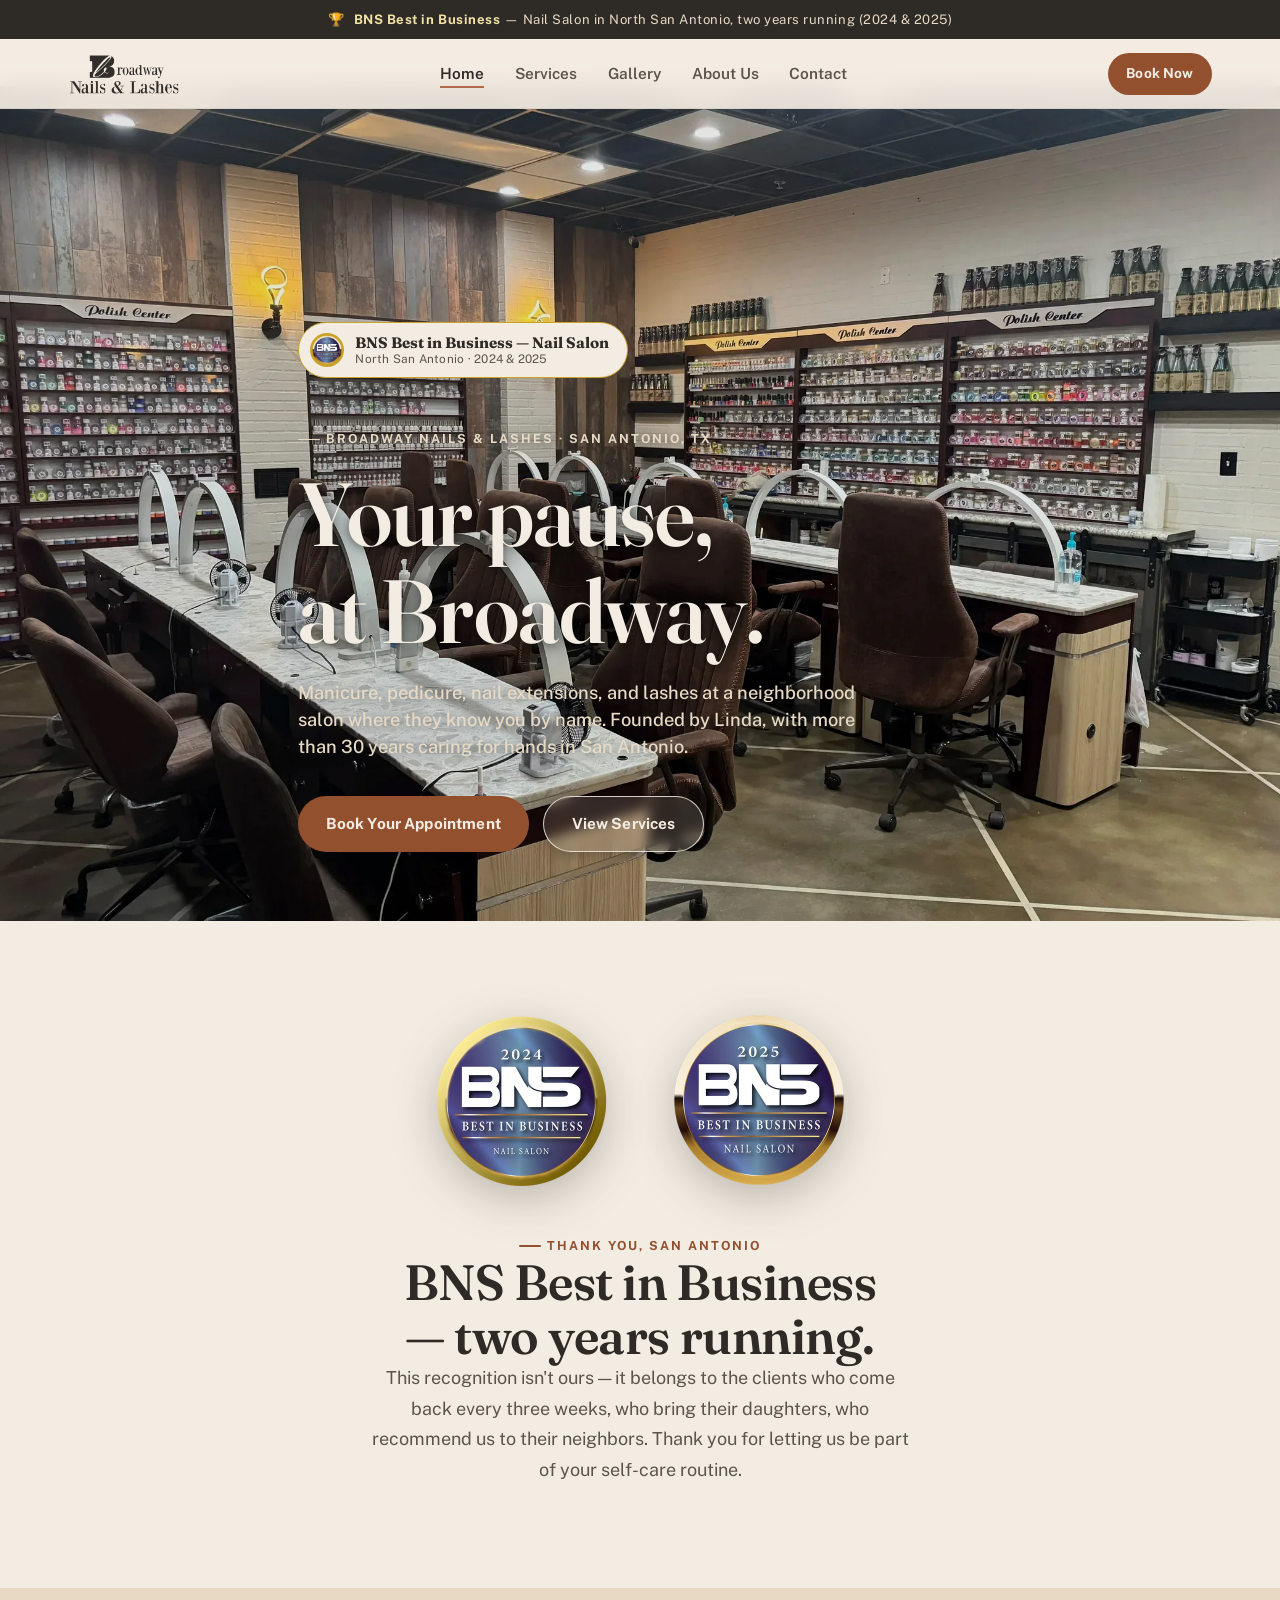
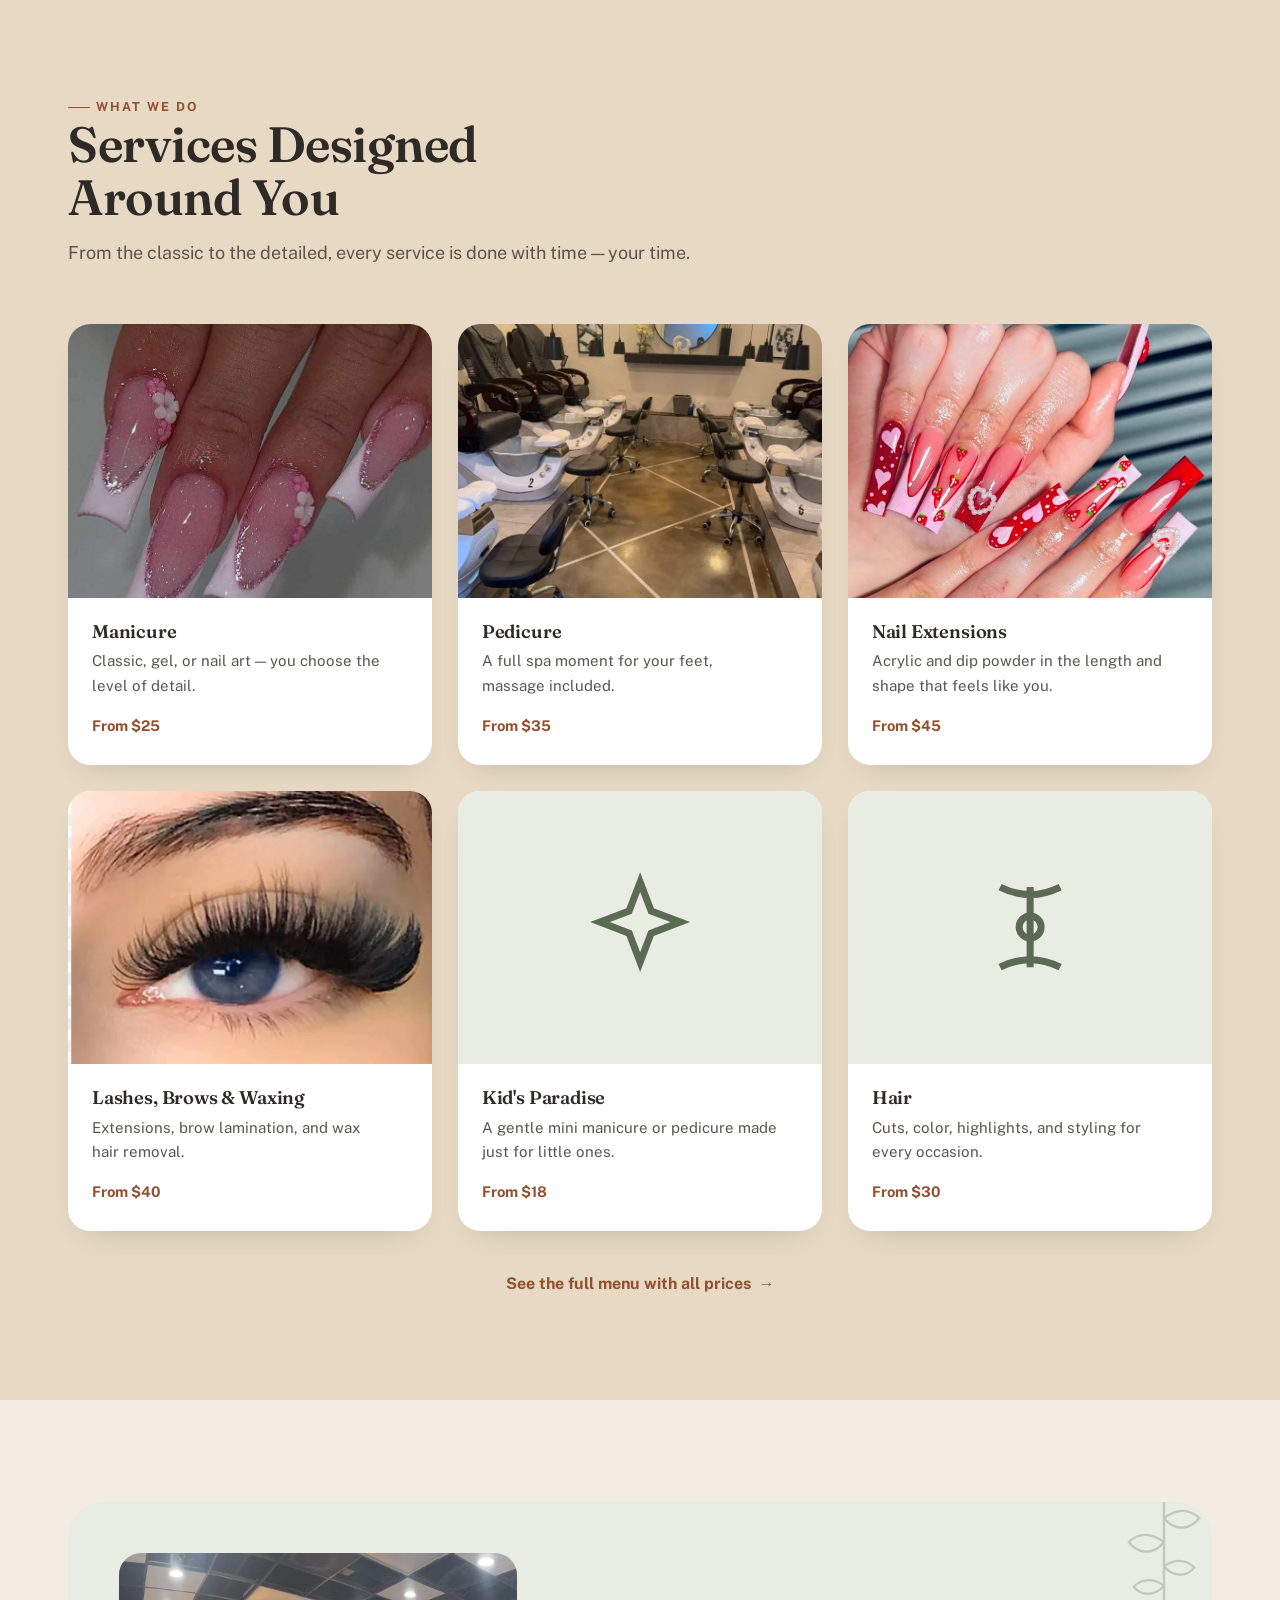
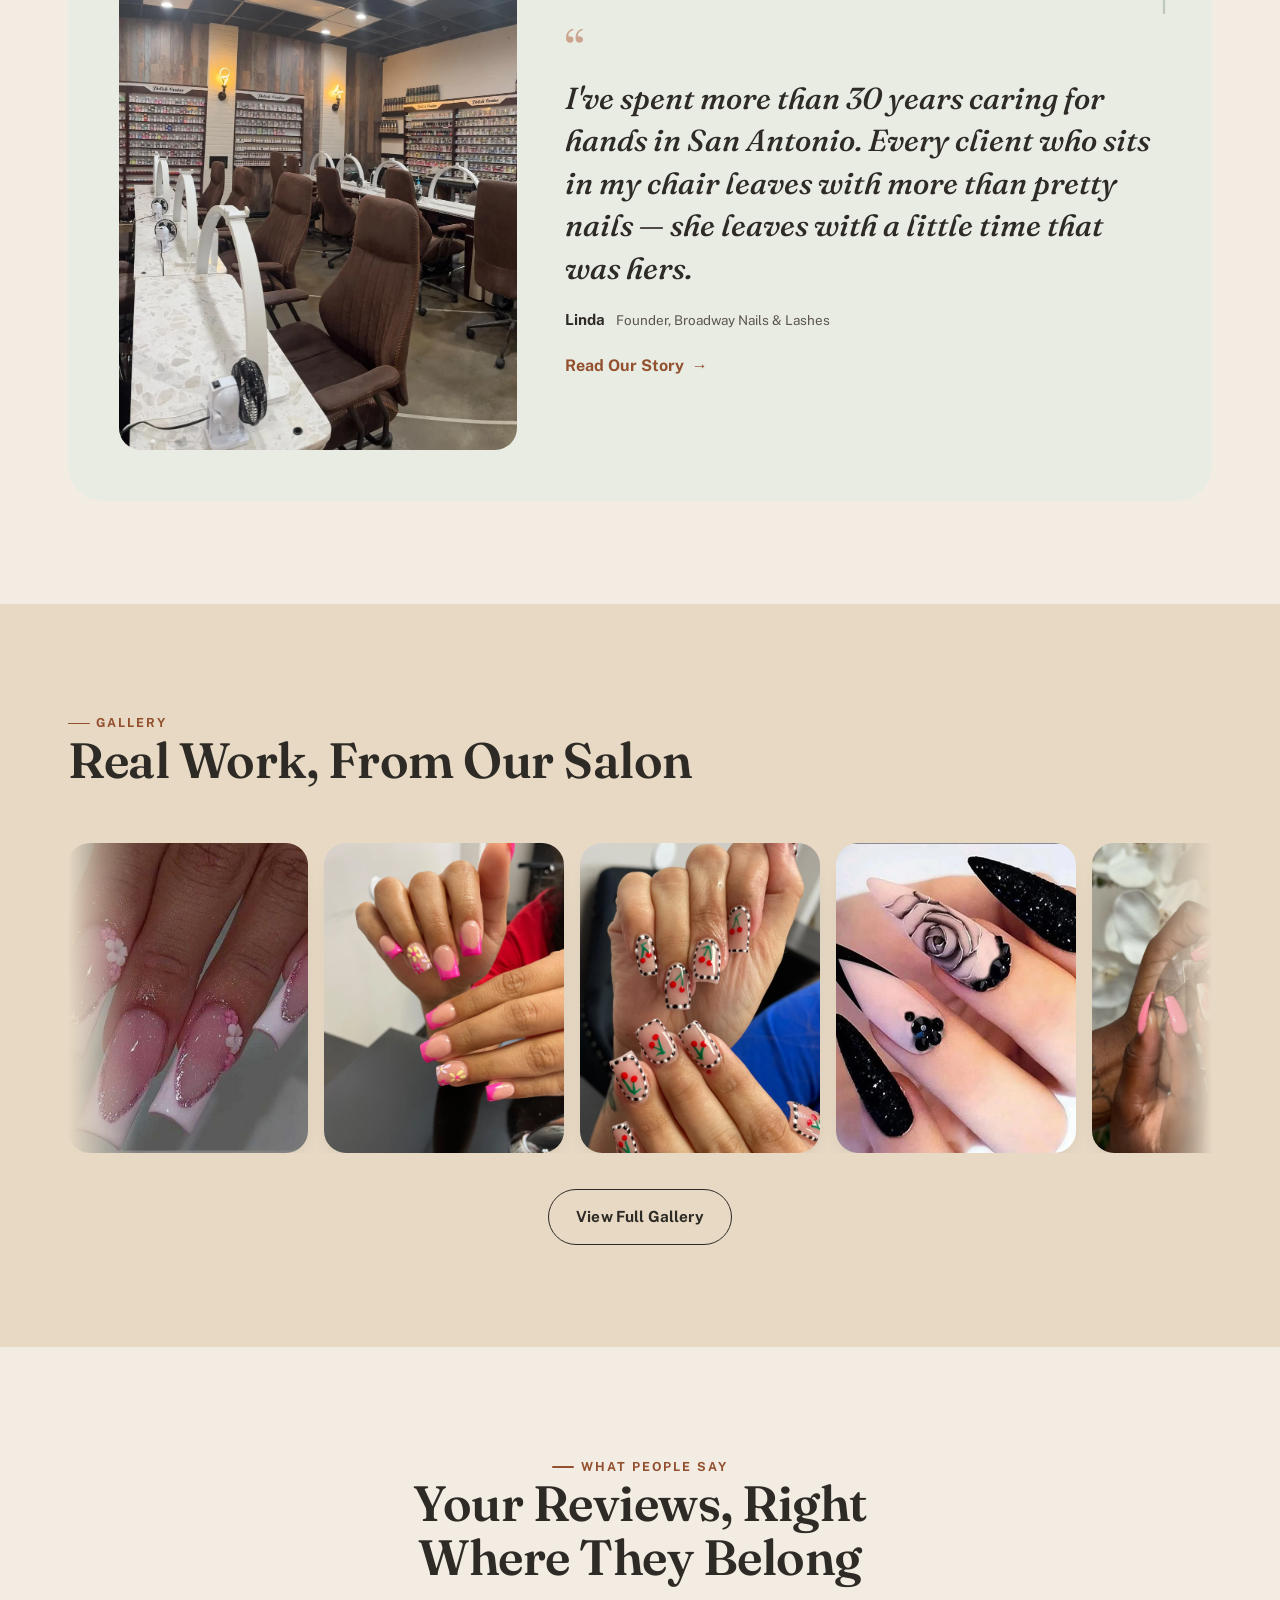
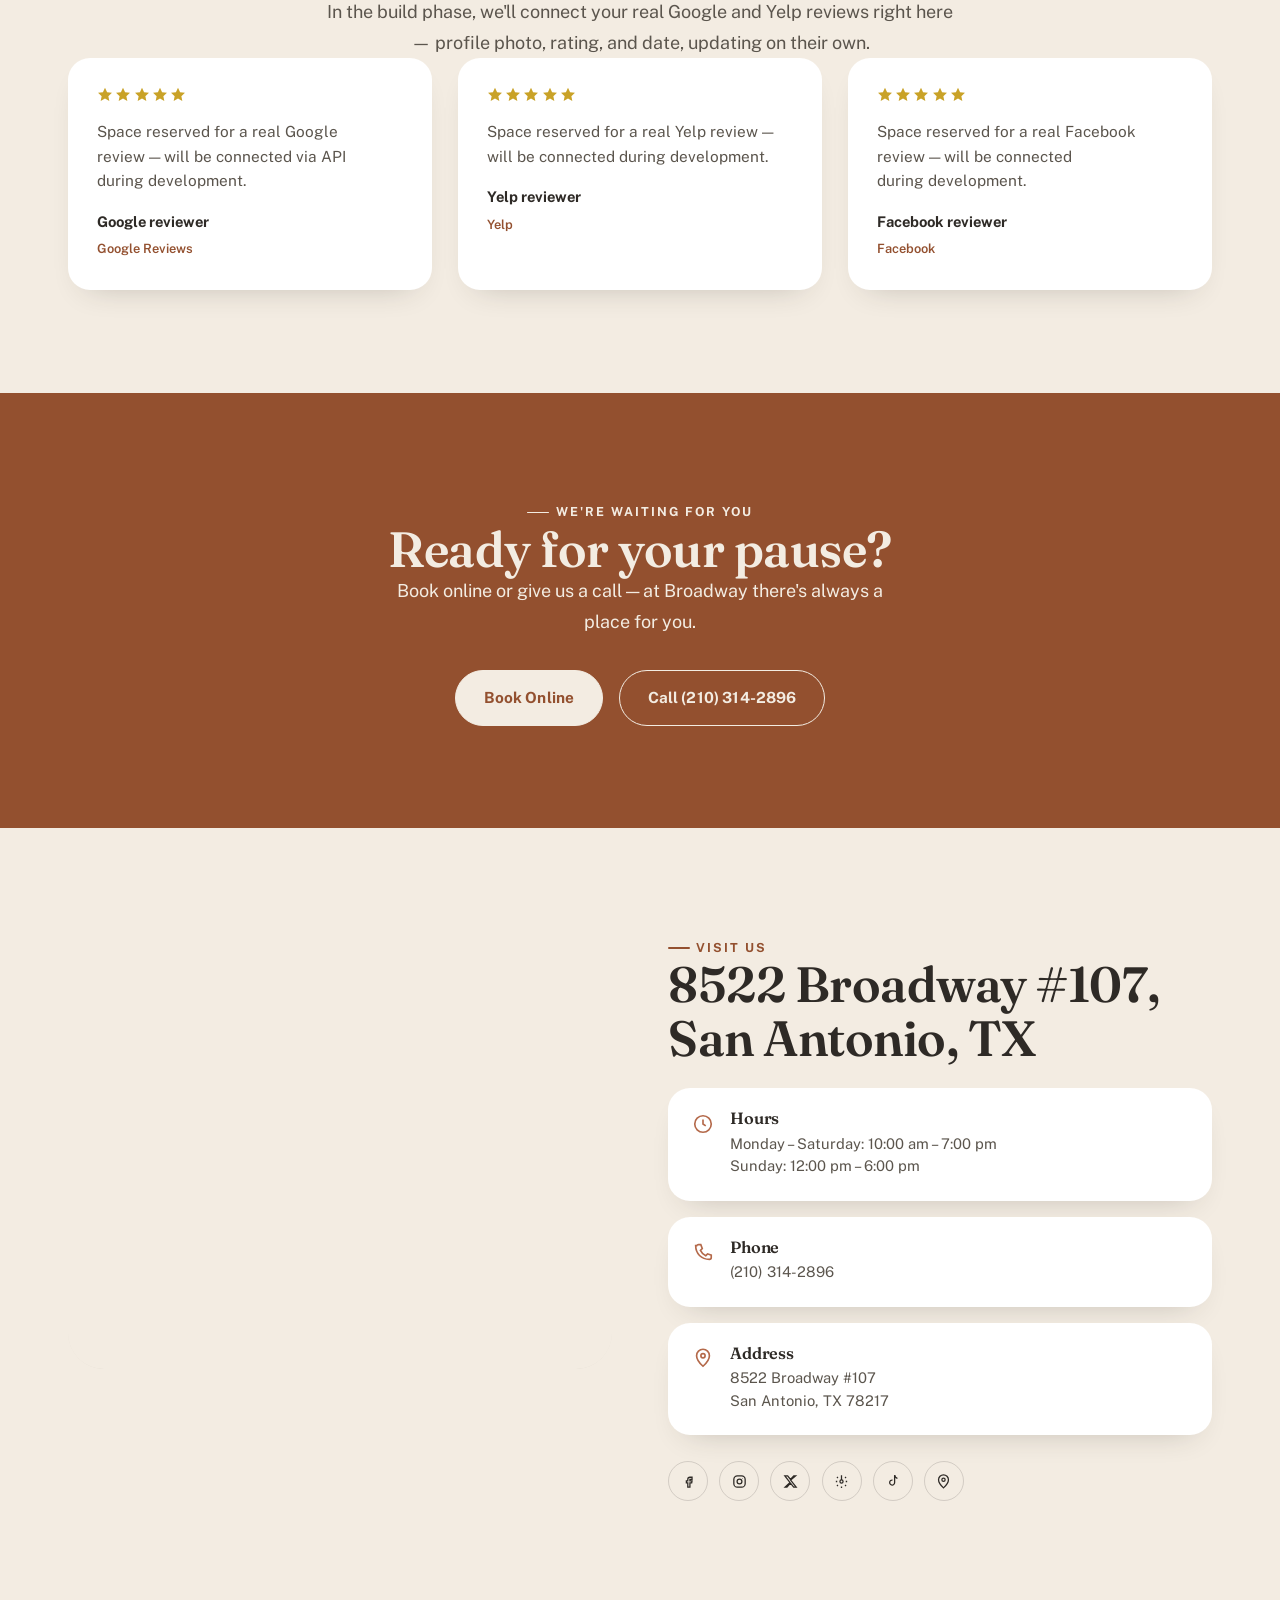
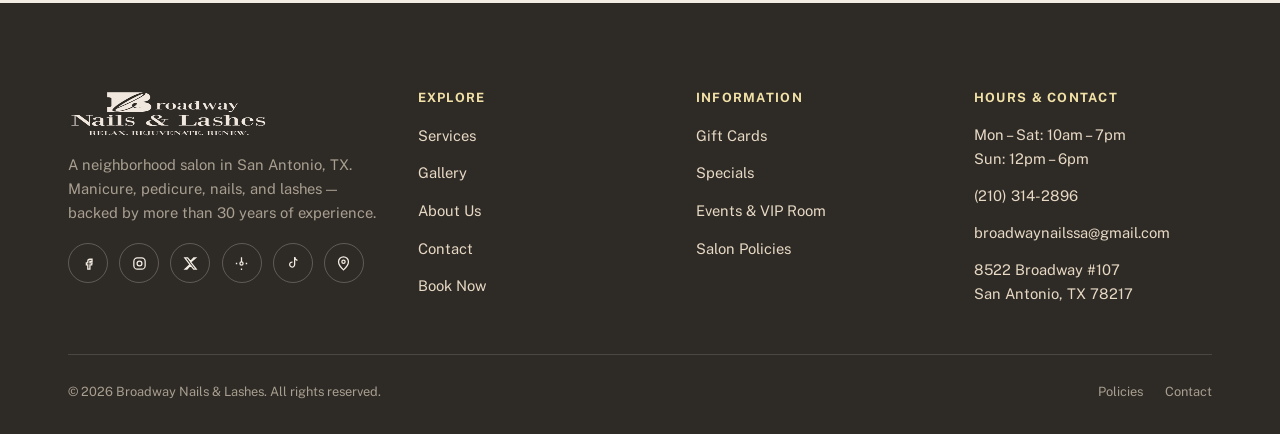
==== commit 26c4e48e: "Modificación a pagina inicial y hero Modificación a pagina inicial y hero" ====
--- a/index.html
+++ b/index.html
@@ -10,8 +10,8 @@
 <link rel="preconnect" href="https://fonts.googleapis.com">
 <link rel="preconnect" href="https://fonts.gstatic.com" crossorigin>
 <link rel="stylesheet" href="https://fonts.googleapis.com/css2?family=Fraunces:ital,wght@0,400;0,500;0,600;0,700;1,400;1,500;1,600&family=Public+Sans:wght@400;500;600;700&display=swap">
-<link rel="preload" as="image" href="assets/img/hero-salon-wide.webp" fetchpriority="high">
-<link rel="stylesheet" href="styles.css?v=20260828f">
+<link rel="preload" as="image" href="assets/img/hero-bg-salon-wide.webp" fetchpriority="high">
+<link rel="stylesheet" href="styles.css?v=20260828q">
 <link rel="canonical" href="https://broadwaynailsandlashes.com/">
 <meta name="keywords" content="nail salon San Antonio, manicure San Antonio TX, pedicure San Antonio, nail salon 78217, Broadway Nails and Lashes, best nail salon San Antonio, lash extensions San Antonio">
 <meta name="robots" content="index, follow, max-image-preview:large">
@@ -183,10 +183,11 @@
   <!-- HERO -->
   <section class="hero">
     <div class="hero__bg" data-hero-carousel>
-      <img class="is-active" src="assets/img/hero-salon-wide.webp" alt="Interior of Broadway Nails &amp; Lashes, with manicure stations and a wall of nail polish" fetchpriority="high" loading="eager">
-      <img src="assets/img/nail-station-hands.webp" alt="Manicure stations at Broadway Nails &amp; Lashes" loading="eager">
-      <img src="assets/img/interior-salon-warm.webp" alt="Pedicure spa area at Broadway Nails &amp; Lashes" loading="lazy">
-      <img src="assets/img/spa-station-panorama.webp" alt="Wide view of manicure stations at Broadway Nails &amp; Lashes" loading="lazy">
+      <img class="is-active" src="assets/img/hero-bg-salon-wide.webp" alt="Interior of Broadway Nails &amp; Lashes, with manicure stations and a wall of nail polish" fetchpriority="high" loading="eager">
+      <img src="assets/img/hero-bg-nail-station-hands.webp" alt="Manicure stations at Broadway Nails &amp; Lashes" loading="eager">
+      <img src="assets/img/hero-bg-interior-warm.webp" alt="Pedicure spa area at Broadway Nails &amp; Lashes" loading="lazy">
+      <img src="assets/img/hero-bg-salon-panorama-wide.webp" alt="Panoramic view of the Broadway Nails &amp; Lashes salon interior" loading="lazy">
+      <img src="assets/img/hero-bg-spa-panorama.webp" alt="Wide view of manicure stations at Broadway Nails &amp; Lashes" loading="lazy">
     </div>
     <div class="container hero__content">
       <div class="hero__badge">
@@ -533,6 +534,6 @@
 </footer>
 
 <script defer src="lib/manifest.js"></script>
-<script defer src="main.js?v=20260828f"></script>
+<script defer src="main.js?v=20260828q"></script>
 </body>
 </html>
--- a/styles.css
+++ b/styles.css
@@ -590,14 +590,21 @@
   content: "";
   position: absolute; inset: 0;
   background:
-    linear-gradient(0deg, rgba(46,42,38,.72) 0%, rgba(46,42,38,.32) 42%, rgba(180,105,74,.22) 100%);
+    linear-gradient(0deg, rgba(30,27,24,.88) 0%, rgba(30,27,24,.62) 38%, rgba(46,42,38,.28) 68%, rgba(180,105,74,.18) 100%);
 }
 .hero__content { position: relative; z-index: 1; padding-bottom: clamp(2rem, 5vh, 3.5rem); max-width: 780px; }
-.hero__badge { margin-bottom: 1.1rem; }
-.hero .eyebrow { color: var(--crema-dark); margin-bottom: .7rem; }
-.hero h1 { color: var(--crema); font-size: clamp(2.4rem, 5.4vw, 4.3rem); max-width: 14ch; }
-.hero p.lede { color: var(--crema-dark); margin-top: .8rem; max-width: 54ch; font-style: normal; font-family: var(--sans); font-size: 1.05rem; }
+.hero__badge { margin-bottom: 2.3rem; }
+.hero .eyebrow { color: var(--crema-dark); margin-bottom: .7rem; text-shadow: 0 2px 10px rgba(0,0,0,.5); }
+.hero h1 { color: var(--crema); font-size: clamp(2.7rem, 6.2vw, 4.9rem); max-width: 14ch; text-shadow: 0 4px 24px rgba(0,0,0,.55), 0 2px 8px rgba(0,0,0,.4); }
+.hero p.lede { color: var(--crema-dark); margin-top: .9rem; max-width: 54ch; font-style: normal; font-family: var(--sans); font-size: 1.14rem; font-weight: 500; text-shadow: 0 2px 12px rgba(0,0,0,.5); }
 .hero__actions { display: flex; flex-wrap: wrap; gap: .9rem; margin-top: 1.5rem; }
+.hero__actions .btn-secondary.btn-on-dark {
+  background: rgba(243,236,226,.14);
+  backdrop-filter: blur(6px); -webkit-backdrop-filter: blur(6px);
+  border-color: rgba(243,236,226,.85);
+  box-shadow: 0 2px 14px rgba(0,0,0,.25);
+}
+.hero__actions .btn-secondary.btn-on-dark:hover { background: var(--crema); color: var(--carbon); }
 
 /* --- Revelación cinética del titular del hero --- */
 .hero h1 .hero-word {
@@ -612,9 +619,9 @@
 }
 
 @media (min-height: 780px) {
-  .hero__badge { margin-bottom: 1.6rem; }
+  .hero__badge { margin-bottom: 2.8rem; }
   .hero .eyebrow { margin-bottom: 1rem; }
-  .hero h1 { font-size: clamp(2.7rem, 6.4vw, 5.2rem); }
+  .hero h1 { font-size: clamp(3rem, 7vw, 5.8rem); }
   .hero p.lede { margin-top: 1.2rem; }
   .hero__actions { margin-top: 2.2rem; }
 }
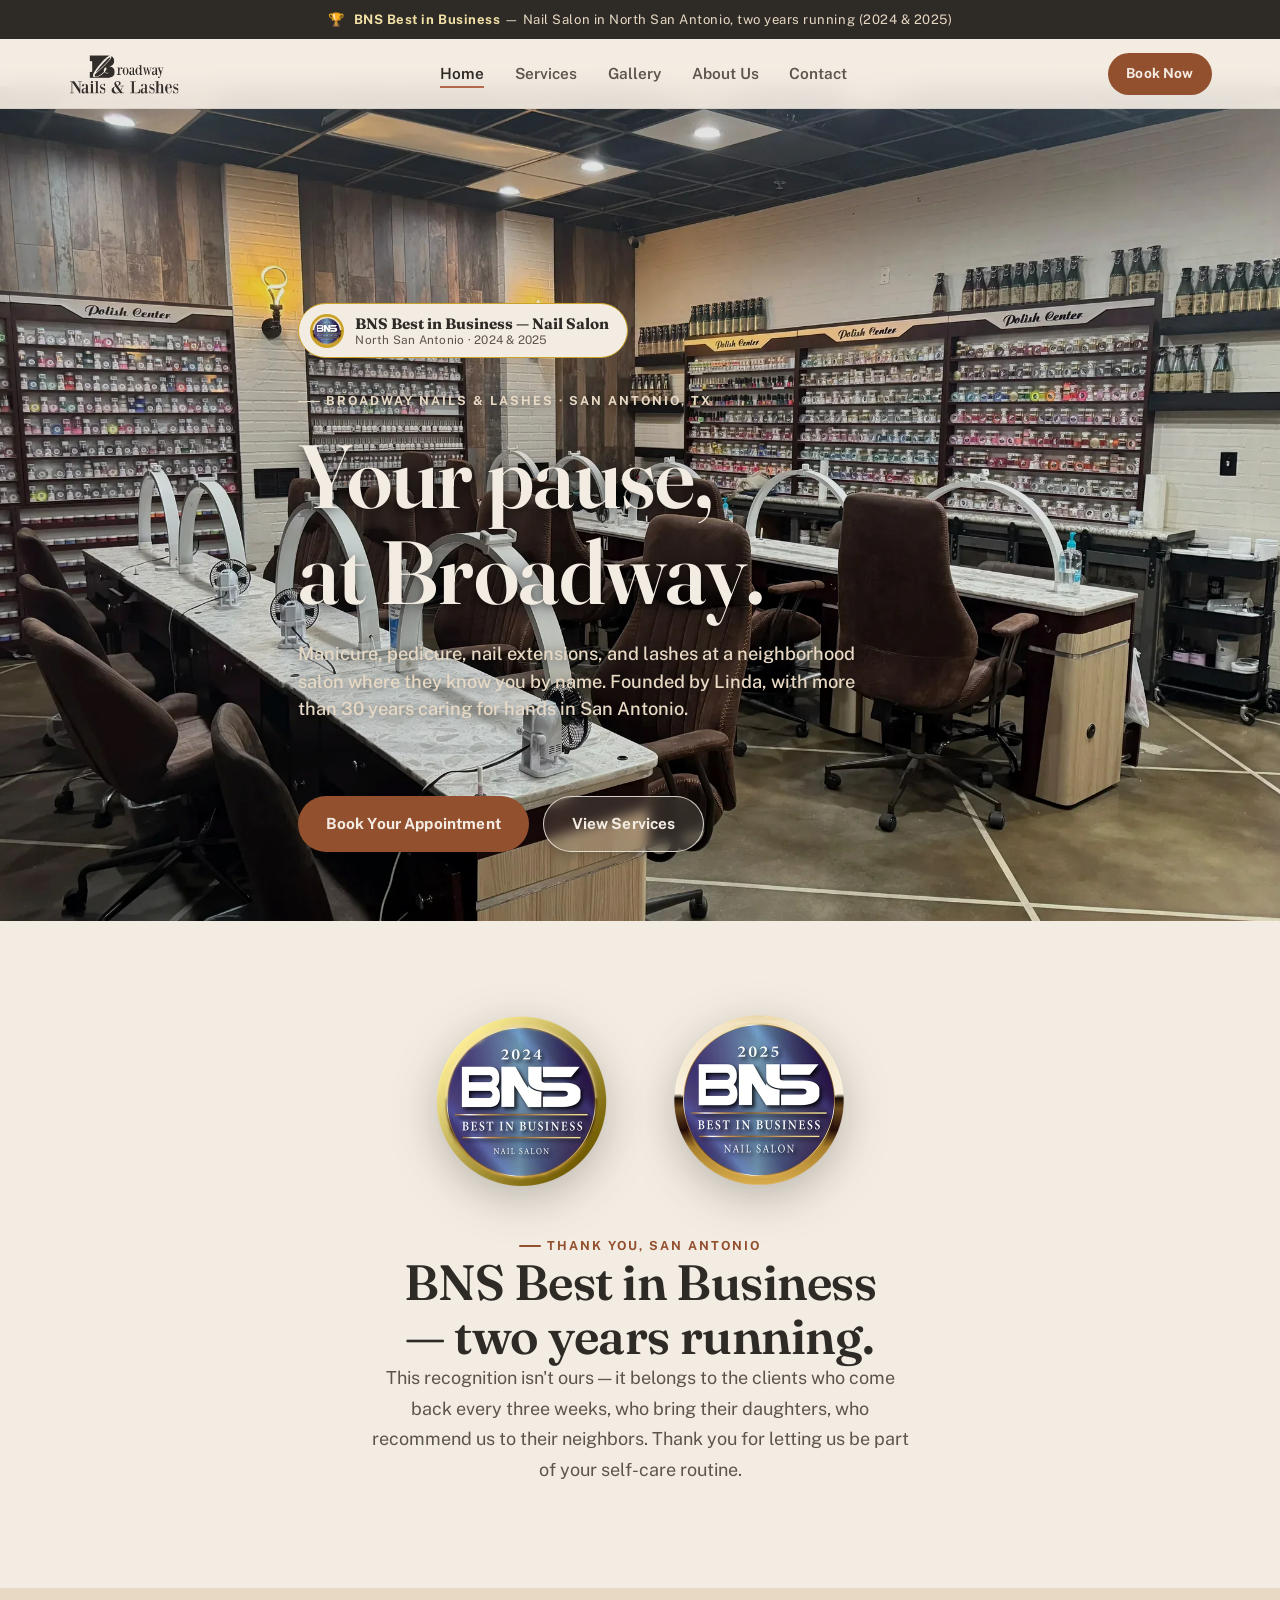
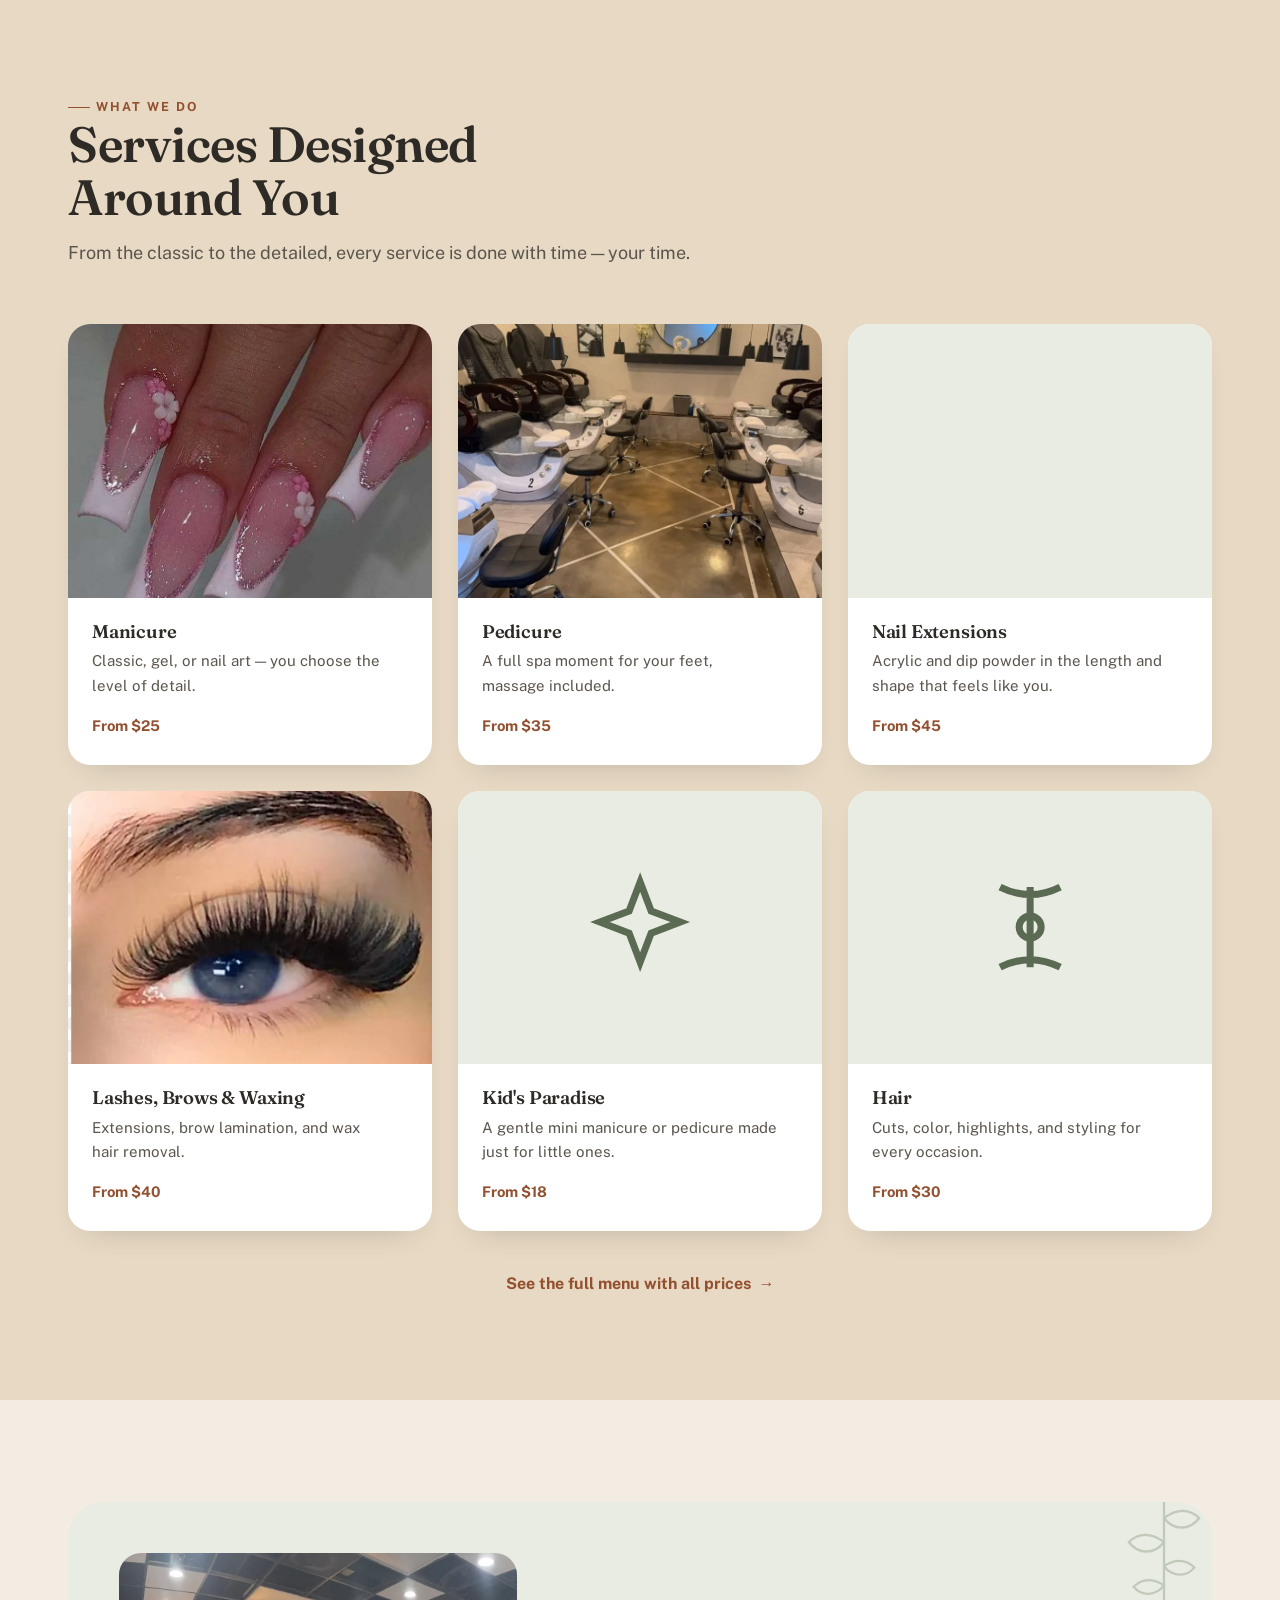
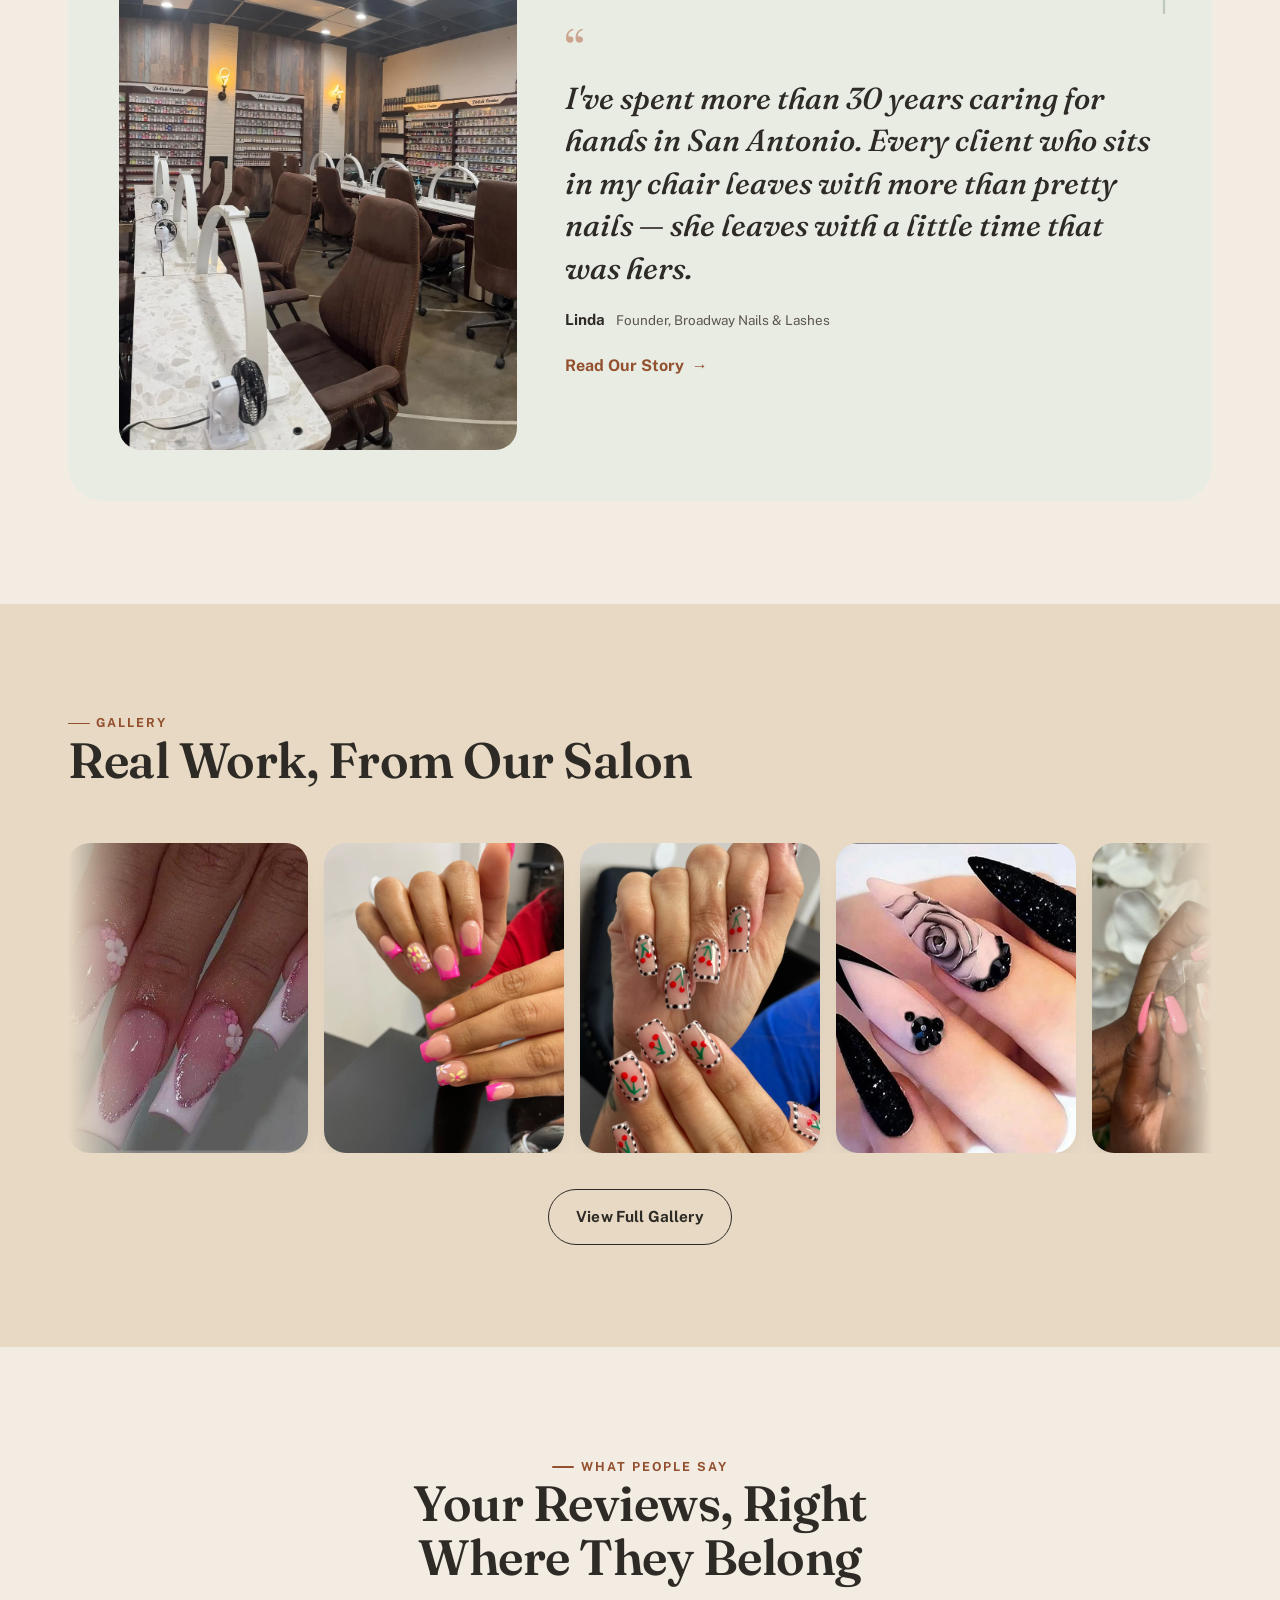
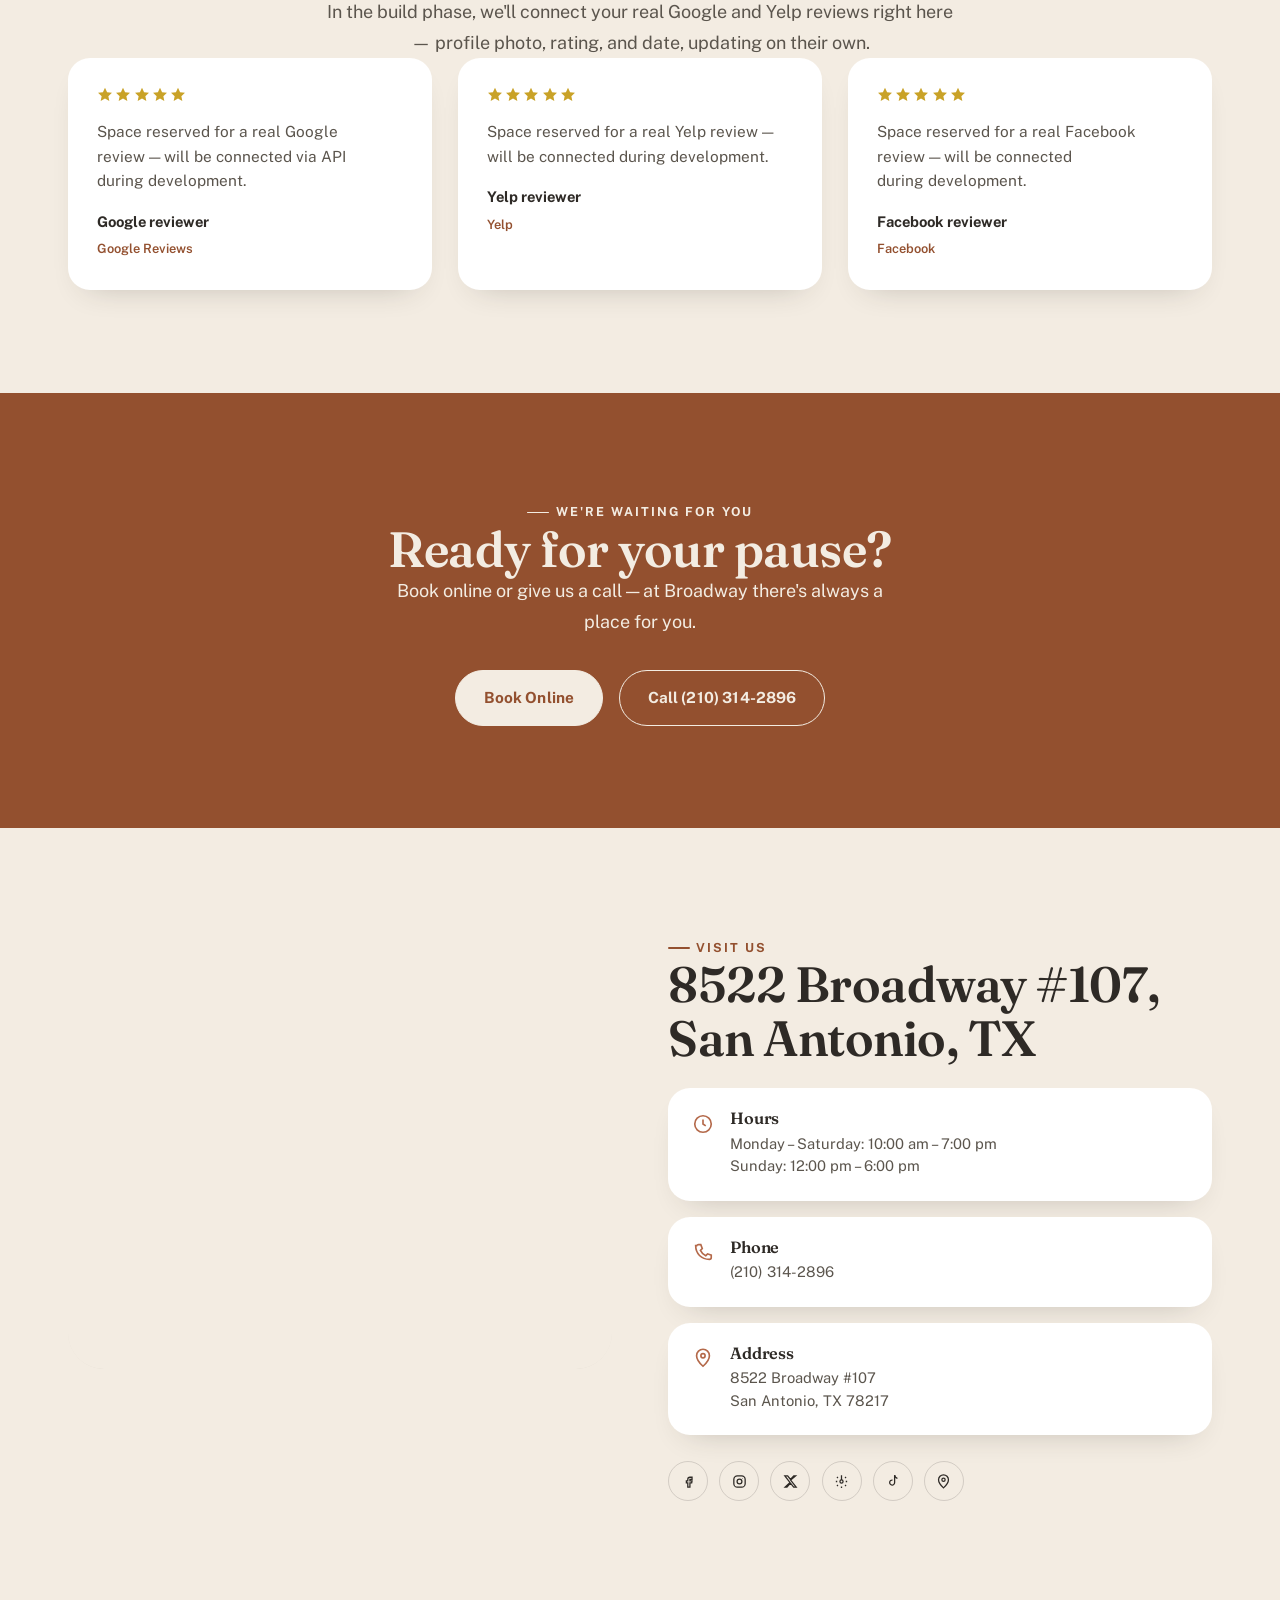
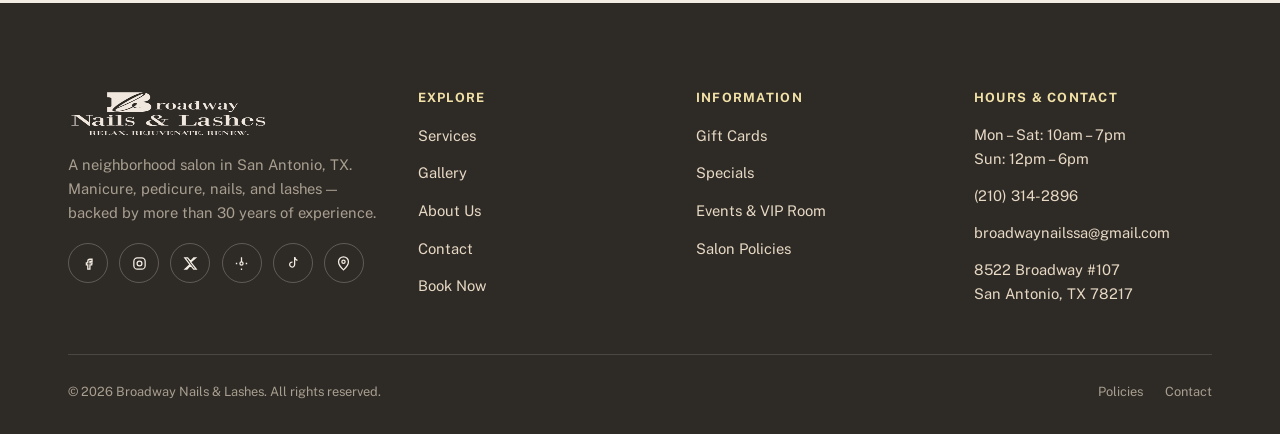
==== commit e4105401: "Mejoras a pagina Home Mejoras a pagina Home" ====
--- a/index.html
+++ b/index.html
@@ -11,7 +11,7 @@
 <link rel="preconnect" href="https://fonts.gstatic.com" crossorigin>
 <link rel="stylesheet" href="https://fonts.googleapis.com/css2?family=Fraunces:ital,wght@0,400;0,500;0,600;0,700;1,400;1,500;1,600&family=Public+Sans:wght@400;500;600;700&display=swap">
 <link rel="preload" as="image" href="assets/img/hero-bg-salon-wide.webp" fetchpriority="high">
-<link rel="stylesheet" href="styles.css?v=20260828q">
+<link rel="stylesheet" href="styles.css?v=20260828r">
 <link rel="canonical" href="https://broadwaynailsandlashes.com/">
 <meta name="keywords" content="nail salon San Antonio, manicure San Antonio TX, pedicure San Antonio, nail salon 78217, Broadway Nails and Lashes, best nail salon San Antonio, lash extensions San Antonio">
 <meta name="robots" content="index, follow, max-image-preview:large">
@@ -534,6 +534,6 @@
 </footer>
 
 <script defer src="lib/manifest.js"></script>
-<script defer src="main.js?v=20260828q"></script>
+<script defer src="main.js?v=20260828r"></script>
 </body>
 </html>
--- a/styles.css
+++ b/styles.css
@@ -593,11 +593,11 @@
     linear-gradient(0deg, rgba(30,27,24,.88) 0%, rgba(30,27,24,.62) 38%, rgba(46,42,38,.28) 68%, rgba(180,105,74,.18) 100%);
 }
 .hero__content { position: relative; z-index: 1; padding-bottom: clamp(2rem, 5vh, 3.5rem); max-width: 780px; }
-.hero__badge { margin-bottom: 2.3rem; }
+.hero__badge { margin-bottom: 1.1rem; }
 .hero .eyebrow { color: var(--crema-dark); margin-bottom: .7rem; text-shadow: 0 2px 10px rgba(0,0,0,.5); }
 .hero h1 { color: var(--crema); font-size: clamp(2.7rem, 6.2vw, 4.9rem); max-width: 14ch; text-shadow: 0 4px 24px rgba(0,0,0,.55), 0 2px 8px rgba(0,0,0,.4); }
 .hero p.lede { color: var(--crema-dark); margin-top: .9rem; max-width: 54ch; font-style: normal; font-family: var(--sans); font-size: 1.14rem; font-weight: 500; text-shadow: 0 2px 12px rgba(0,0,0,.5); }
-.hero__actions { display: flex; flex-wrap: wrap; gap: .9rem; margin-top: 1.5rem; }
+.hero__actions { display: flex; flex-wrap: wrap; gap: .9rem; margin-top: 3.9rem; }
 .hero__actions .btn-secondary.btn-on-dark {
   background: rgba(243,236,226,.14);
   backdrop-filter: blur(6px); -webkit-backdrop-filter: blur(6px);
@@ -619,11 +619,11 @@
 }
 
 @media (min-height: 780px) {
-  .hero__badge { margin-bottom: 2.8rem; }
+  .hero__badge { margin-bottom: 1.6rem; }
   .hero .eyebrow { margin-bottom: 1rem; }
   .hero h1 { font-size: clamp(3rem, 7vw, 5.8rem); }
   .hero p.lede { margin-top: 1.2rem; }
-  .hero__actions { margin-top: 2.2rem; }
+  .hero__actions { margin-top: 4.6rem; }
 }
 
 /* --- Sección premio --- */
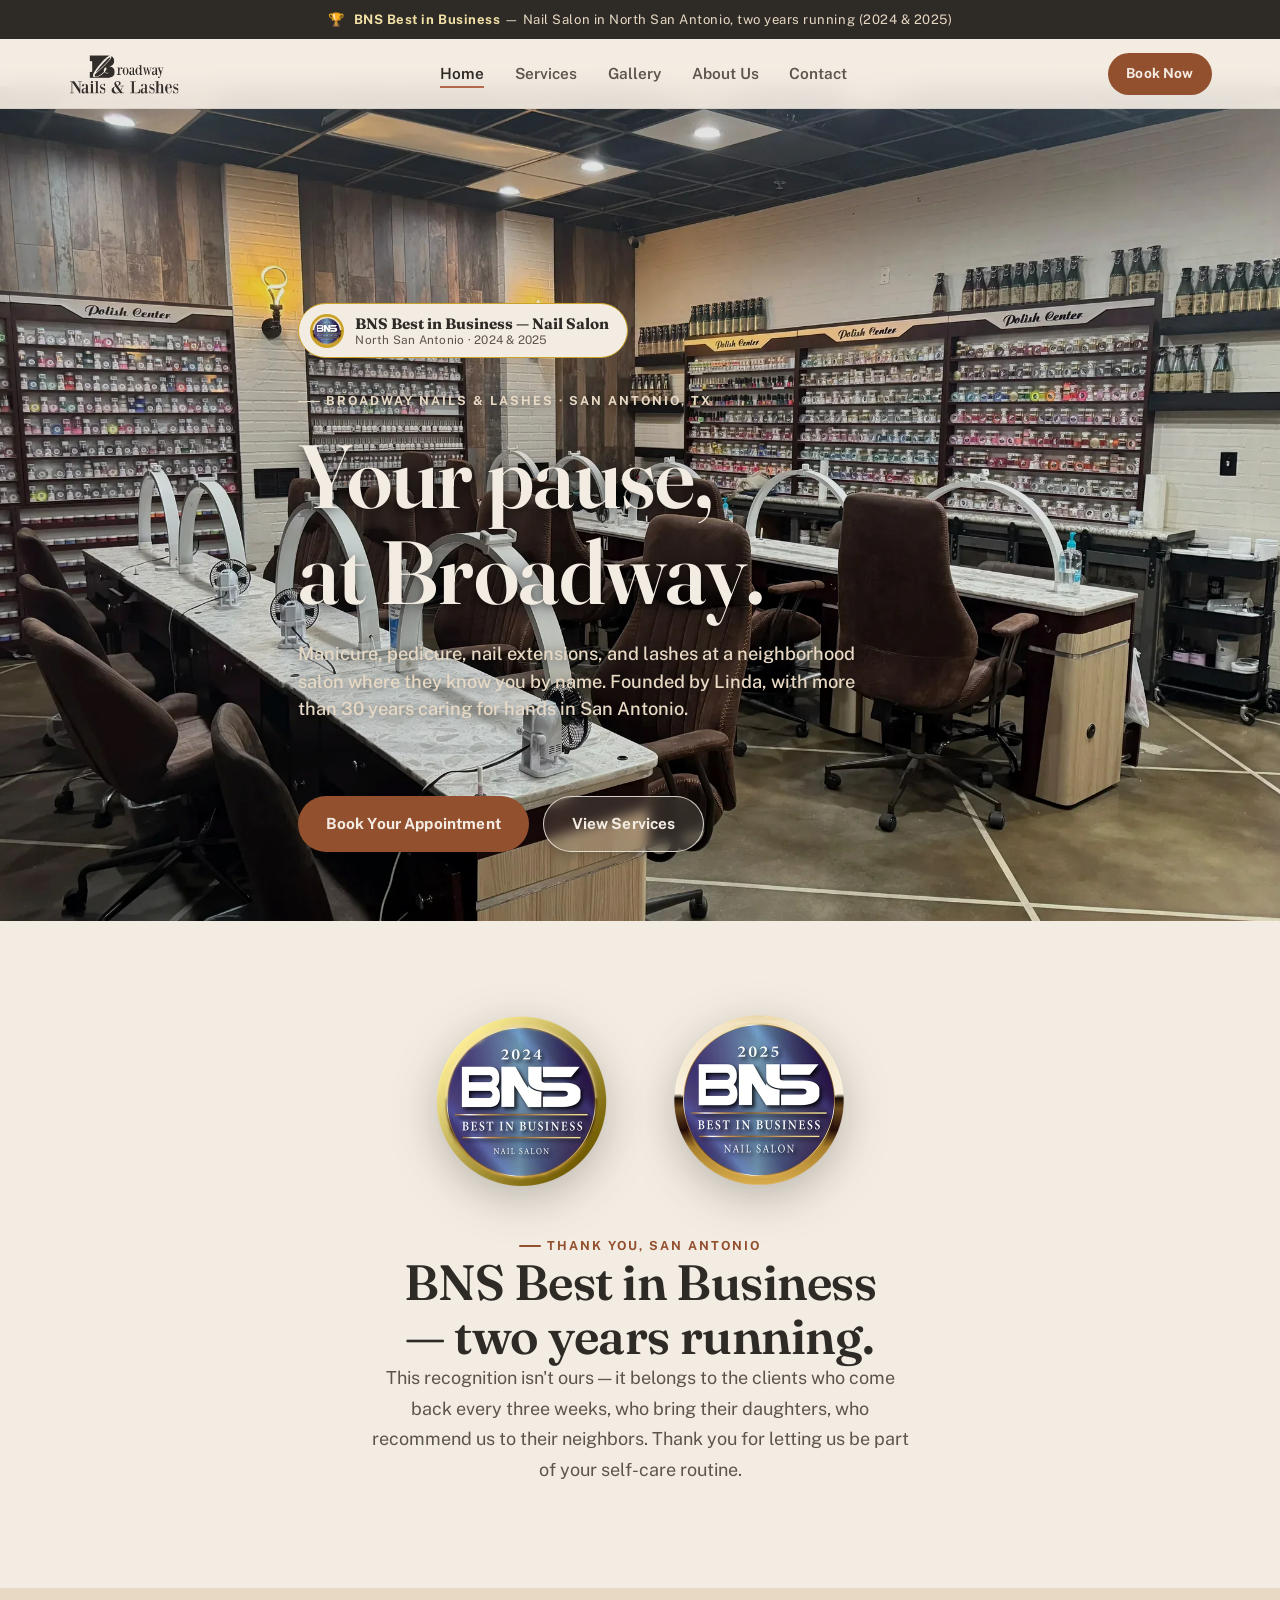
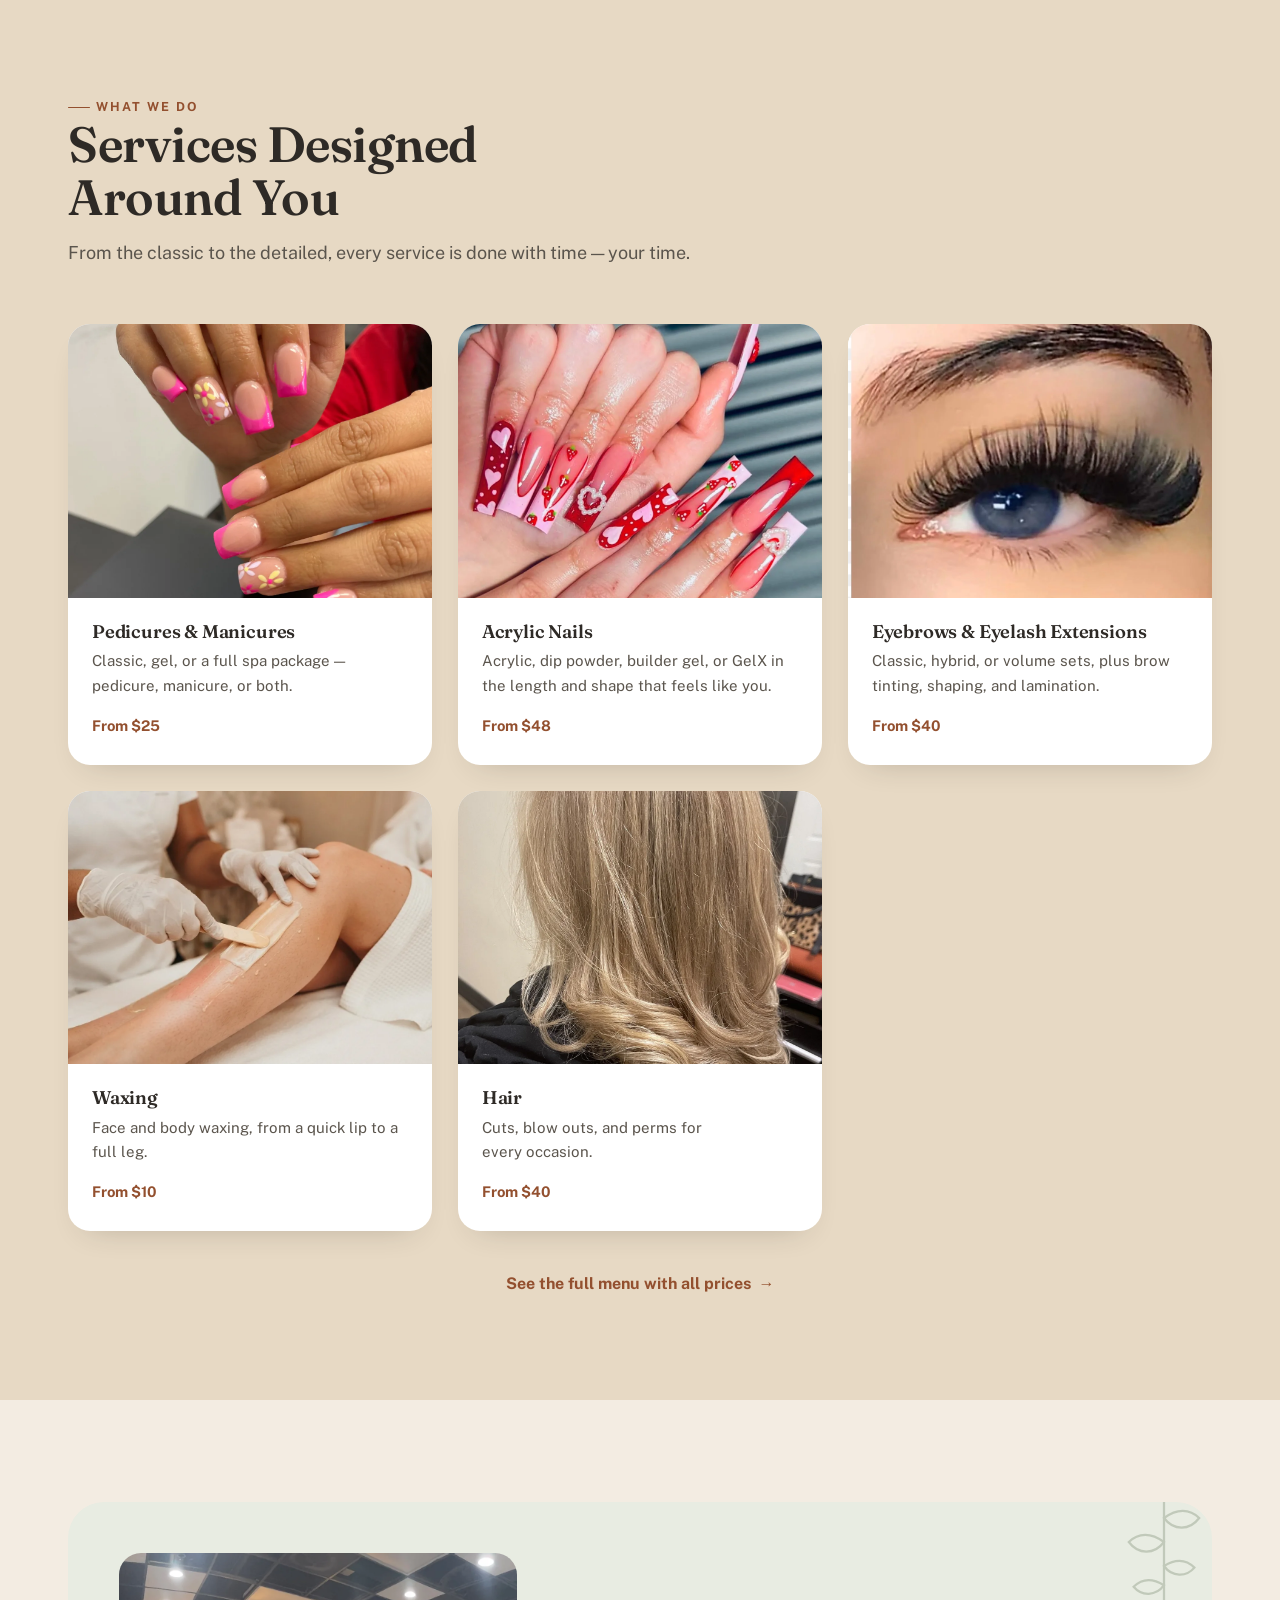
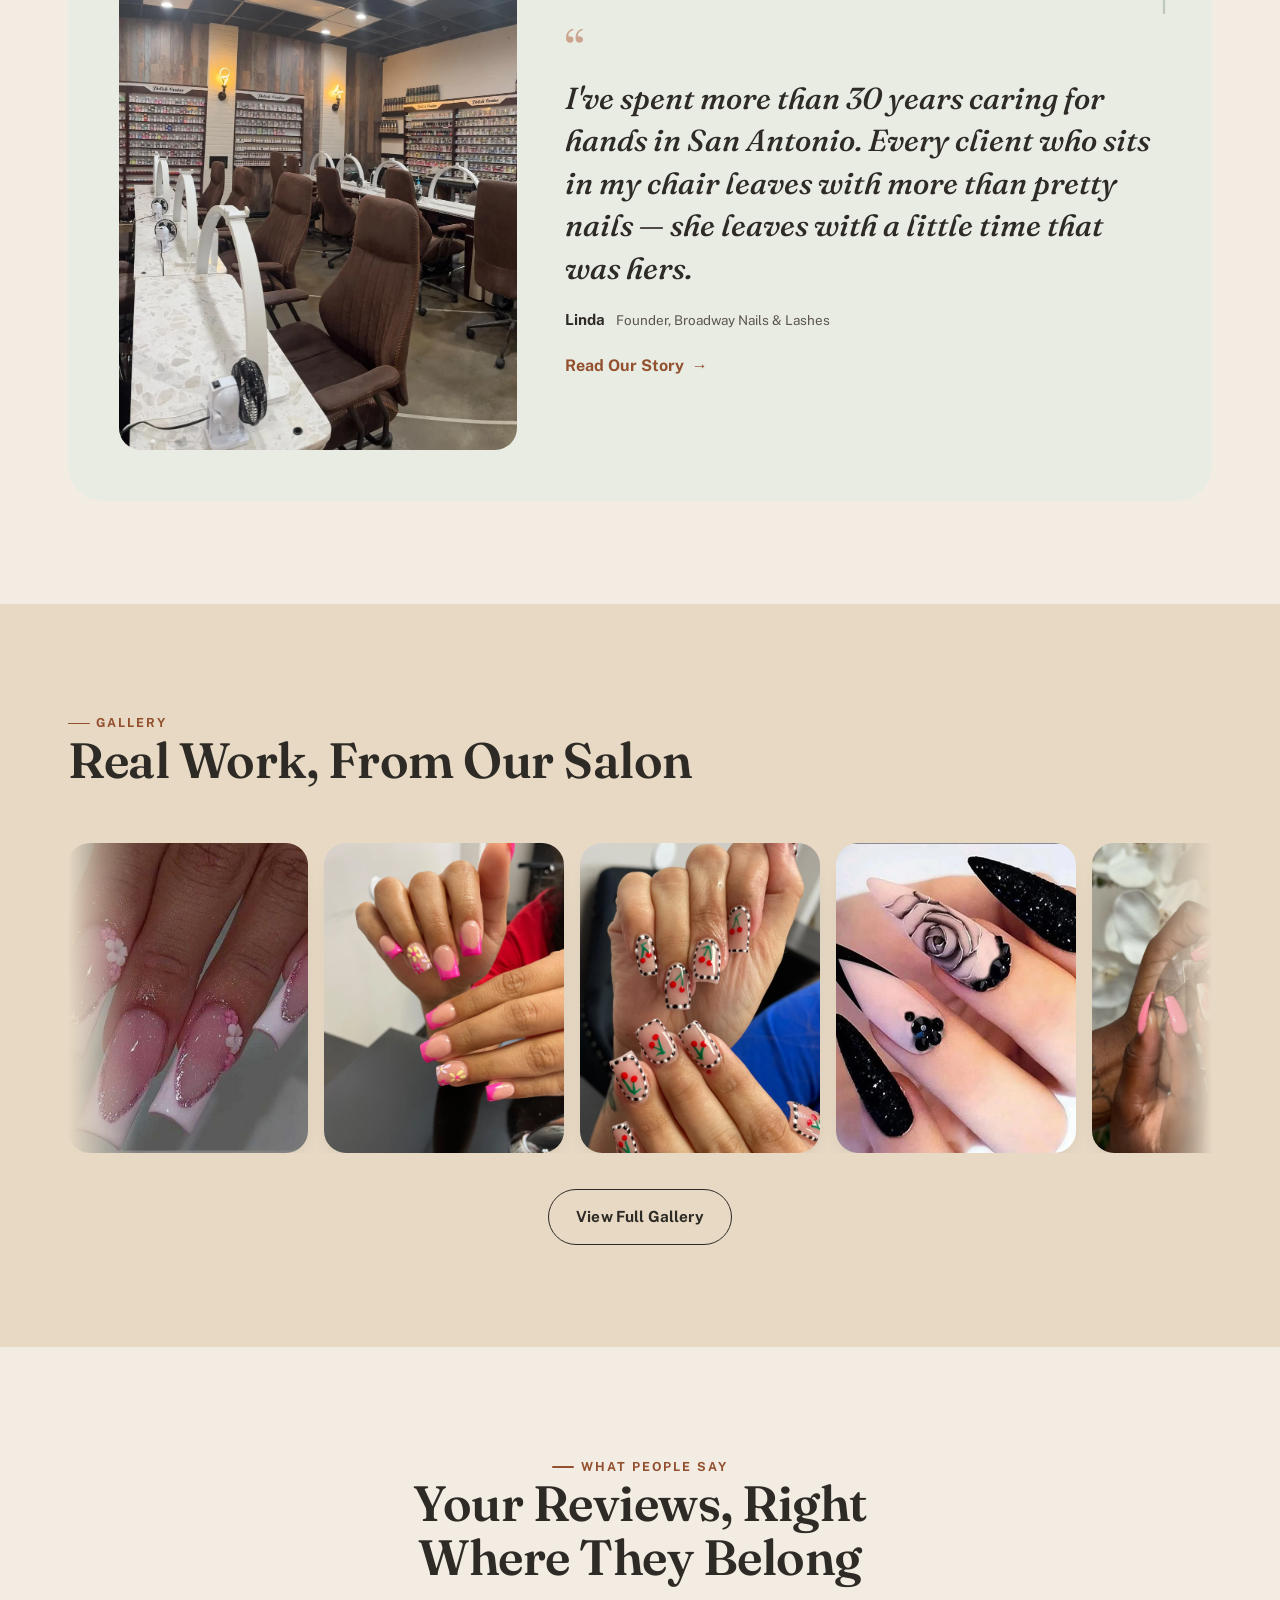
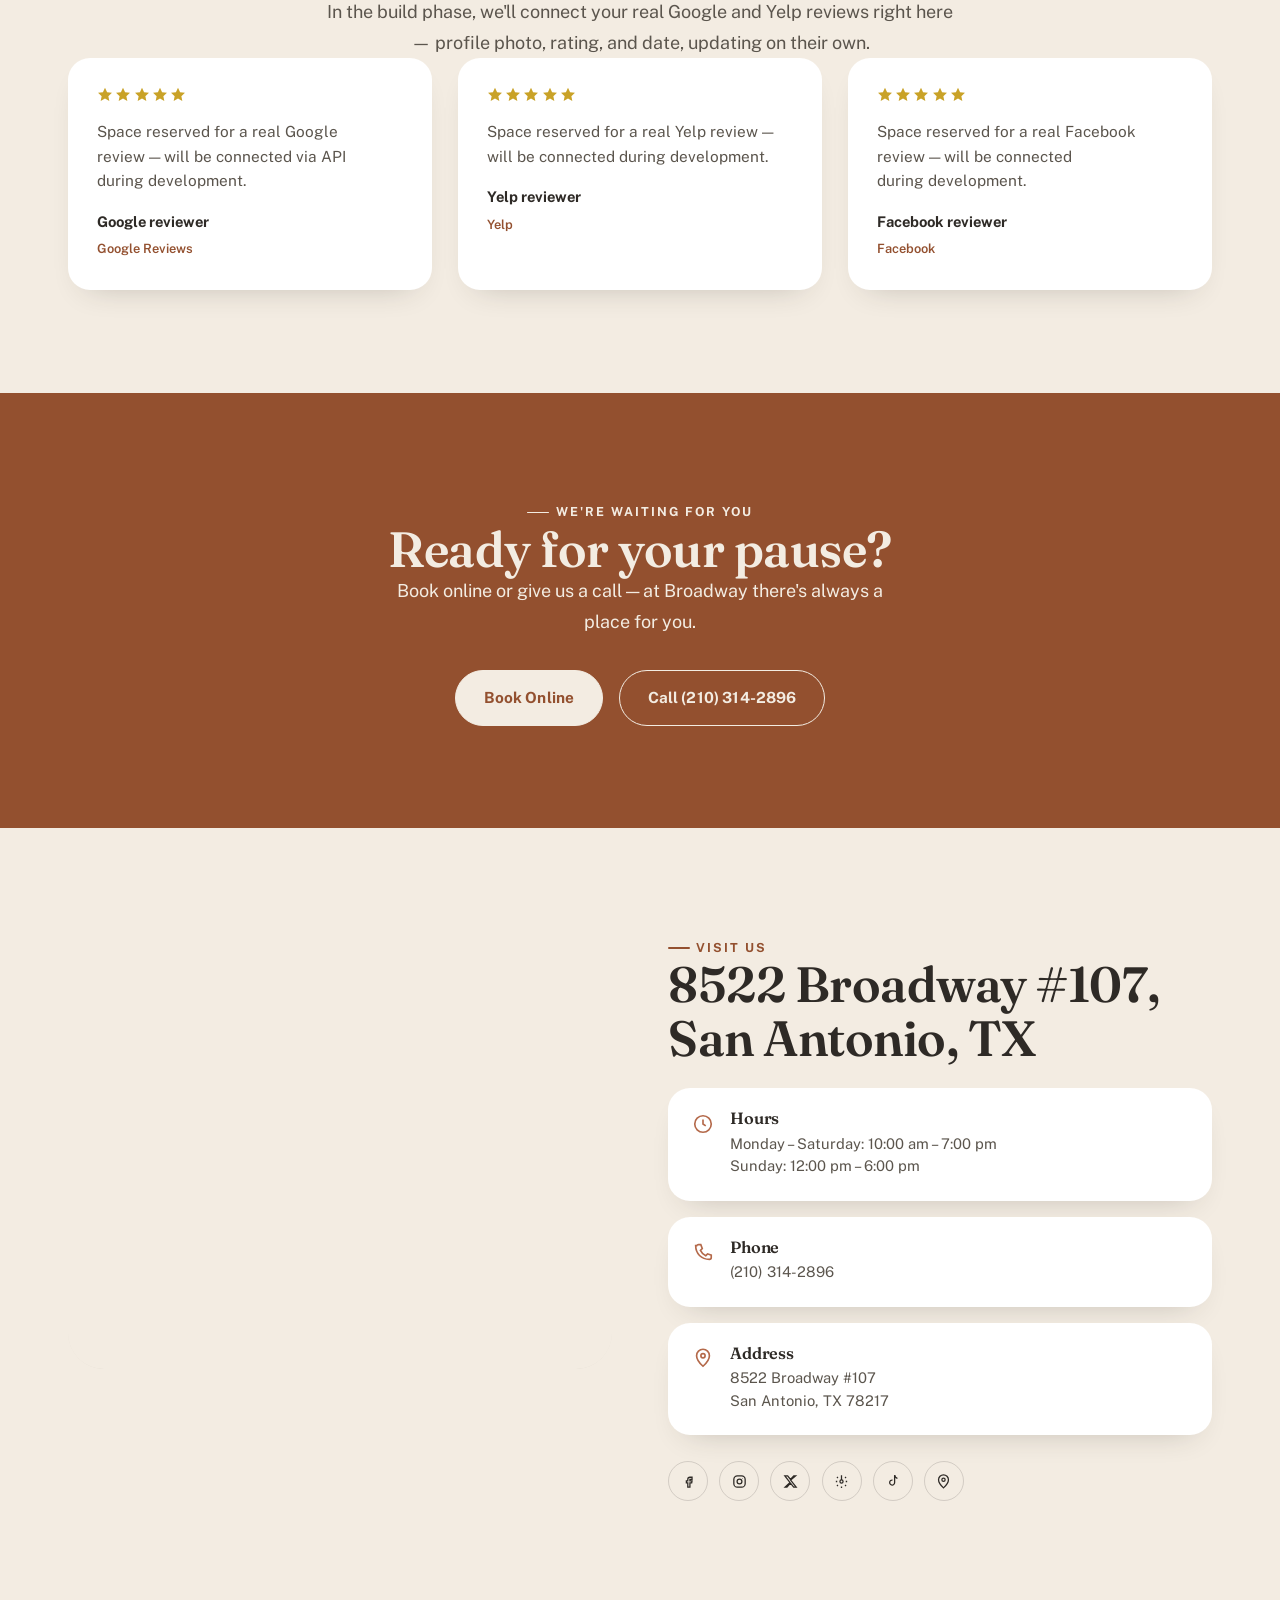
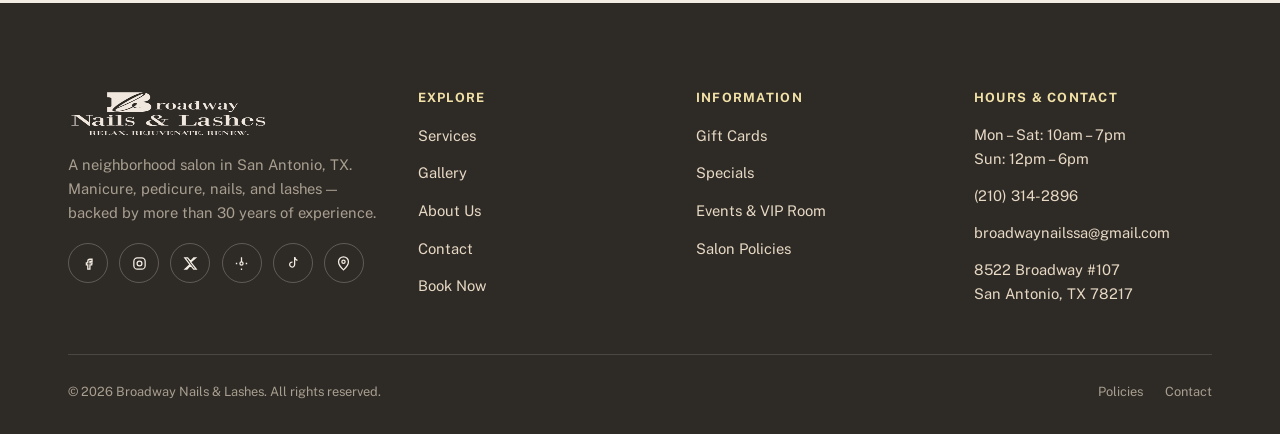
==== commit c88dd439: "Servicios en Pagina Home congruentes Servicios en Pagina Home congruentes" ====
--- a/index.html
+++ b/index.html
@@ -11,7 +11,7 @@
 <link rel="preconnect" href="https://fonts.gstatic.com" crossorigin>
 <link rel="stylesheet" href="https://fonts.googleapis.com/css2?family=Fraunces:ital,wght@0,400;0,500;0,600;0,700;1,400;1,500;1,600&family=Public+Sans:wght@400;500;600;700&display=swap">
 <link rel="preload" as="image" href="assets/img/hero-bg-salon-wide.webp" fetchpriority="high">
-<link rel="stylesheet" href="styles.css?v=20260828r">
+<link rel="stylesheet" href="styles.css?v=20260828s">
 <link rel="canonical" href="https://broadwaynailsandlashes.com/">
 <meta name="keywords" content="nail salon San Antonio, manicure San Antonio TX, pedicure San Antonio, nail salon 78217, Broadway Nails and Lashes, best nail salon San Antonio, lash extensions San Antonio">
 <meta name="robots" content="index, follow, max-image-preview:large">
@@ -236,23 +236,12 @@
       <div class="services-grid reveal-stagger">
         <article class="service-card">
           <div class="service-card__media">
-            <img src="assets/img/nailart-pink-glitter-floral.webp" alt="Pink French manicure with glitter and 3D flowers" loading="lazy" decoding="async">
+            <img src="assets/img/nailart-hotpink-daisy.webp" alt="Neon pink French tips with daisies" loading="lazy" decoding="async">
           </div>
           <div class="service-card__body">
-            <h3 class="h3" style="font-size:1.15rem;">Manicure</h3>
-            <p class="service-card__desc">Classic, gel, or nail art — you choose the level of detail.</p>
+            <h3 class="h3" style="font-size:1.15rem;">Pedicures &amp; Manicures</h3>
+            <p class="service-card__desc">Classic, gel, or a full spa package — pedicure, manicure, or both.</p>
             <span class="service-card__price">From $25</span>
-          </div>
-        </article>
-
-        <article class="service-card">
-          <div class="service-card__media">
-            <img src="assets/img/pedicure-area.webp" alt="Pedicure area with spa chairs at Broadway Nails &amp; Lashes" loading="lazy" decoding="async">
-          </div>
-          <div class="service-card__body">
-            <h3 class="h3" style="font-size:1.15rem;">Pedicure</h3>
-            <p class="service-card__desc">A full spa moment for your feet, massage included.</p>
-            <span class="service-card__price">From $35</span>
           </div>
         </article>
 
@@ -261,9 +250,9 @@
             <img src="assets/img/nailart-red-heart-coffin.webp" alt="Long coffin acrylic nails with pink and red design" loading="lazy" decoding="async">
           </div>
           <div class="service-card__body">
-            <h3 class="h3" style="font-size:1.15rem;">Nail Extensions</h3>
-            <p class="service-card__desc">Acrylic and dip powder in the length and shape that feels like you.</p>
-            <span class="service-card__price">From $45</span>
+            <h3 class="h3" style="font-size:1.15rem;">Acrylic Nails</h3>
+            <p class="service-card__desc">Acrylic, dip powder, builder gel, or GelX in the length and shape that feels like you.</p>
+            <span class="service-card__price">From $48</span>
           </div>
         </article>
 
@@ -272,31 +261,31 @@
             <img src="assets/img/lash-closeup.webp" alt="Volume lash extensions, close-up" loading="lazy" decoding="async">
           </div>
           <div class="service-card__body">
-            <h3 class="h3" style="font-size:1.15rem;">Lashes, Brows &amp; Waxing</h3>
-            <p class="service-card__desc">Extensions, brow lamination, and wax hair removal.</p>
+            <h3 class="h3" style="font-size:1.15rem;">Eyebrows &amp; Eyelash Extensions</h3>
+            <p class="service-card__desc">Classic, hybrid, or volume sets, plus brow tinting, shaping, and lamination.</p>
             <span class="service-card__price">From $40</span>
           </div>
         </article>
 
         <article class="service-card">
-          <div class="service-card__media service-card__media--icon">
-            <svg viewBox="0 0 24 24" fill="none" stroke="currentColor" stroke-width="1.4"><path d="M12 3l2.2 5.8L20 11l-5.8 2.2L12 19l-2.2-5.8L4 11l5.8-2.2L12 3z"/></svg>
+          <div class="service-card__media">
+            <img src="assets/img/waxing-treatment.webp" alt="Leg waxing treatment" loading="lazy" decoding="async">
           </div>
           <div class="service-card__body">
-            <h3 class="h3" style="font-size:1.15rem;">Kid's Paradise</h3>
-            <p class="service-card__desc">A gentle mini manicure or pedicure made just for little ones.</p>
-            <span class="service-card__price">From $18</span>
+            <h3 class="h3" style="font-size:1.15rem;">Waxing</h3>
+            <p class="service-card__desc">Face and body waxing, from a quick lip to a full leg.</p>
+            <span class="service-card__price">From $10</span>
           </div>
         </article>
 
         <article class="service-card">
-          <div class="service-card__media service-card__media--icon">
-            <svg viewBox="0 0 24 24" fill="none" stroke="currentColor" stroke-width="1.4"><path d="M6 4c4 2 8 2 12 0M6 20c4-2 8-2 12 0M12 4v16"/><circle cx="12" cy="12" r="2.2"/></svg>
+          <div class="service-card__media">
+            <img src="assets/img/hair-blonde-highlights.webp" alt="Blonde highlights hair styling" loading="lazy" decoding="async">
           </div>
           <div class="service-card__body">
             <h3 class="h3" style="font-size:1.15rem;">Hair</h3>
-            <p class="service-card__desc">Cuts, color, highlights, and styling for every occasion.</p>
-            <span class="service-card__price">From $30</span>
+            <p class="service-card__desc">Cuts, blow outs, and perms for every occasion.</p>
+            <span class="service-card__price">From $40</span>
           </div>
         </article>
       </div>
@@ -534,6 +523,6 @@
 </footer>
 
 <script defer src="lib/manifest.js"></script>
-<script defer src="main.js?v=20260828r"></script>
+<script defer src="main.js?v=20260828s"></script>
 </body>
 </html>
